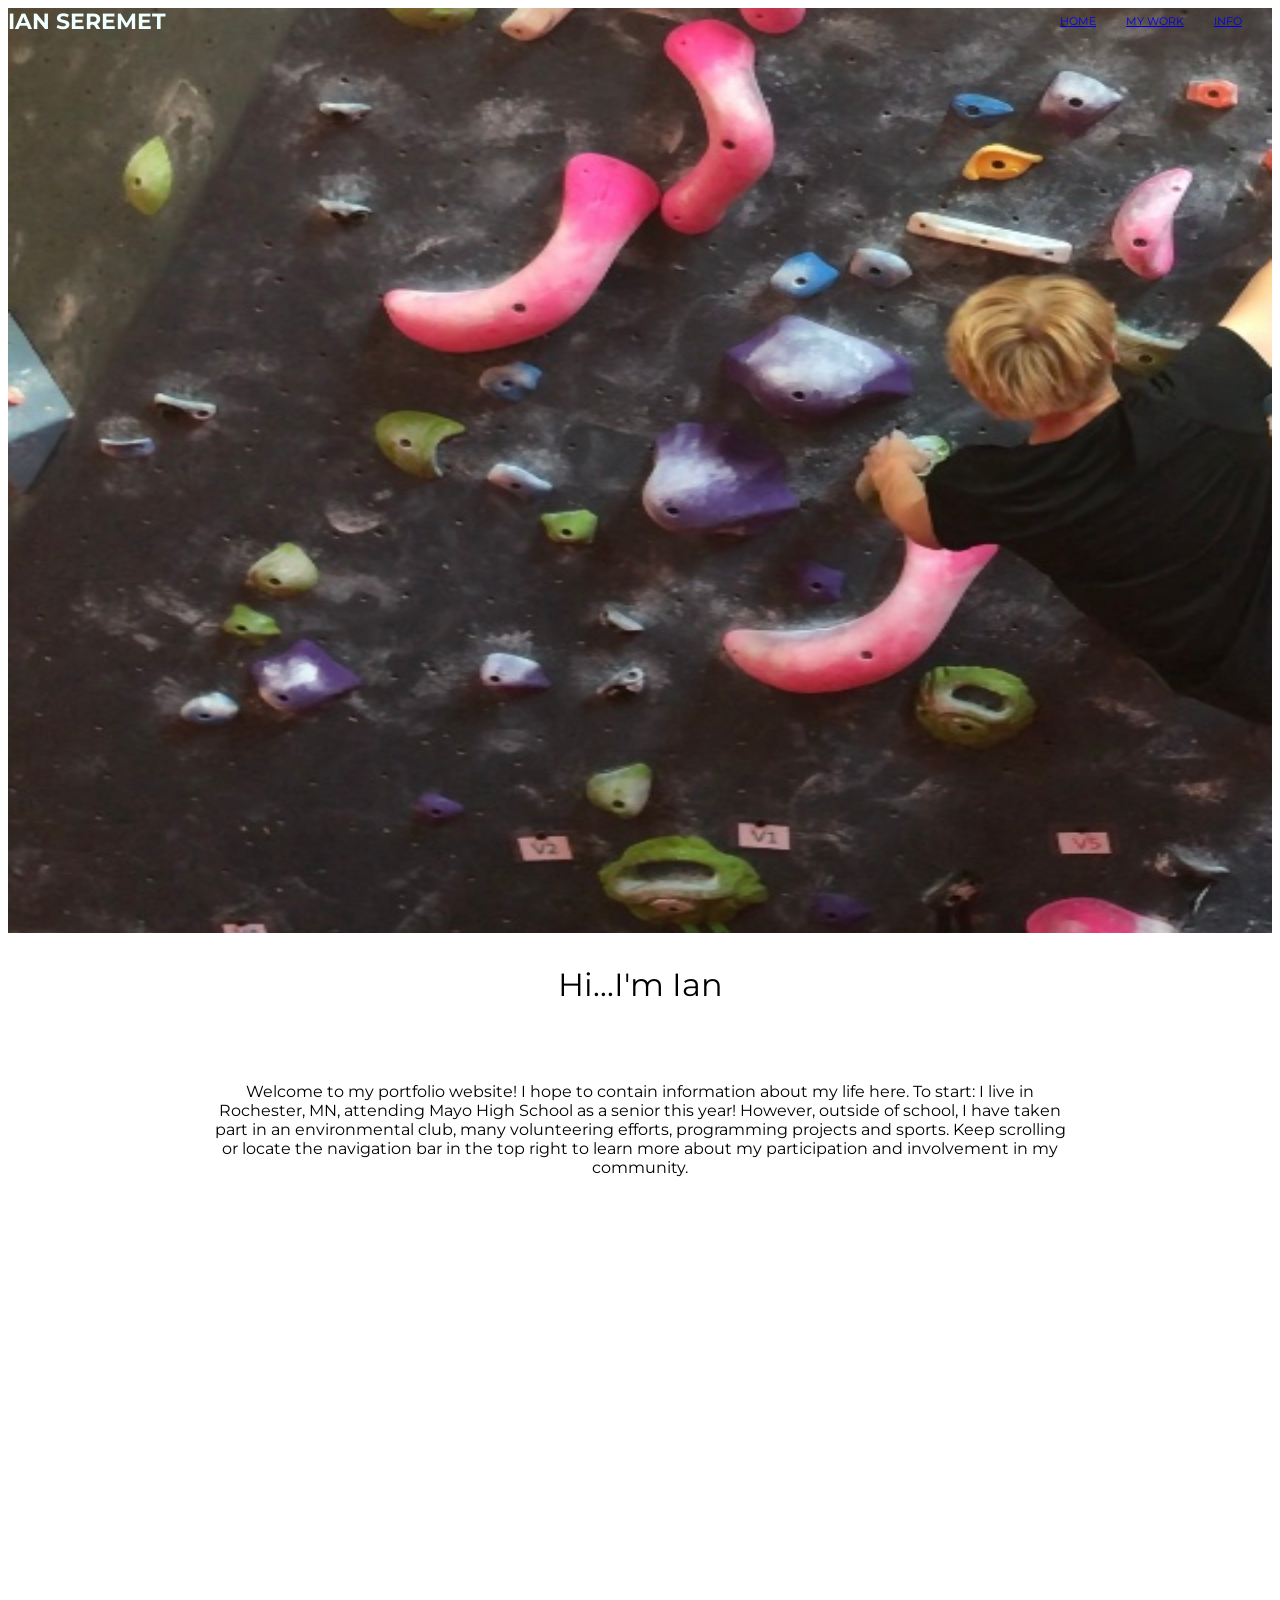
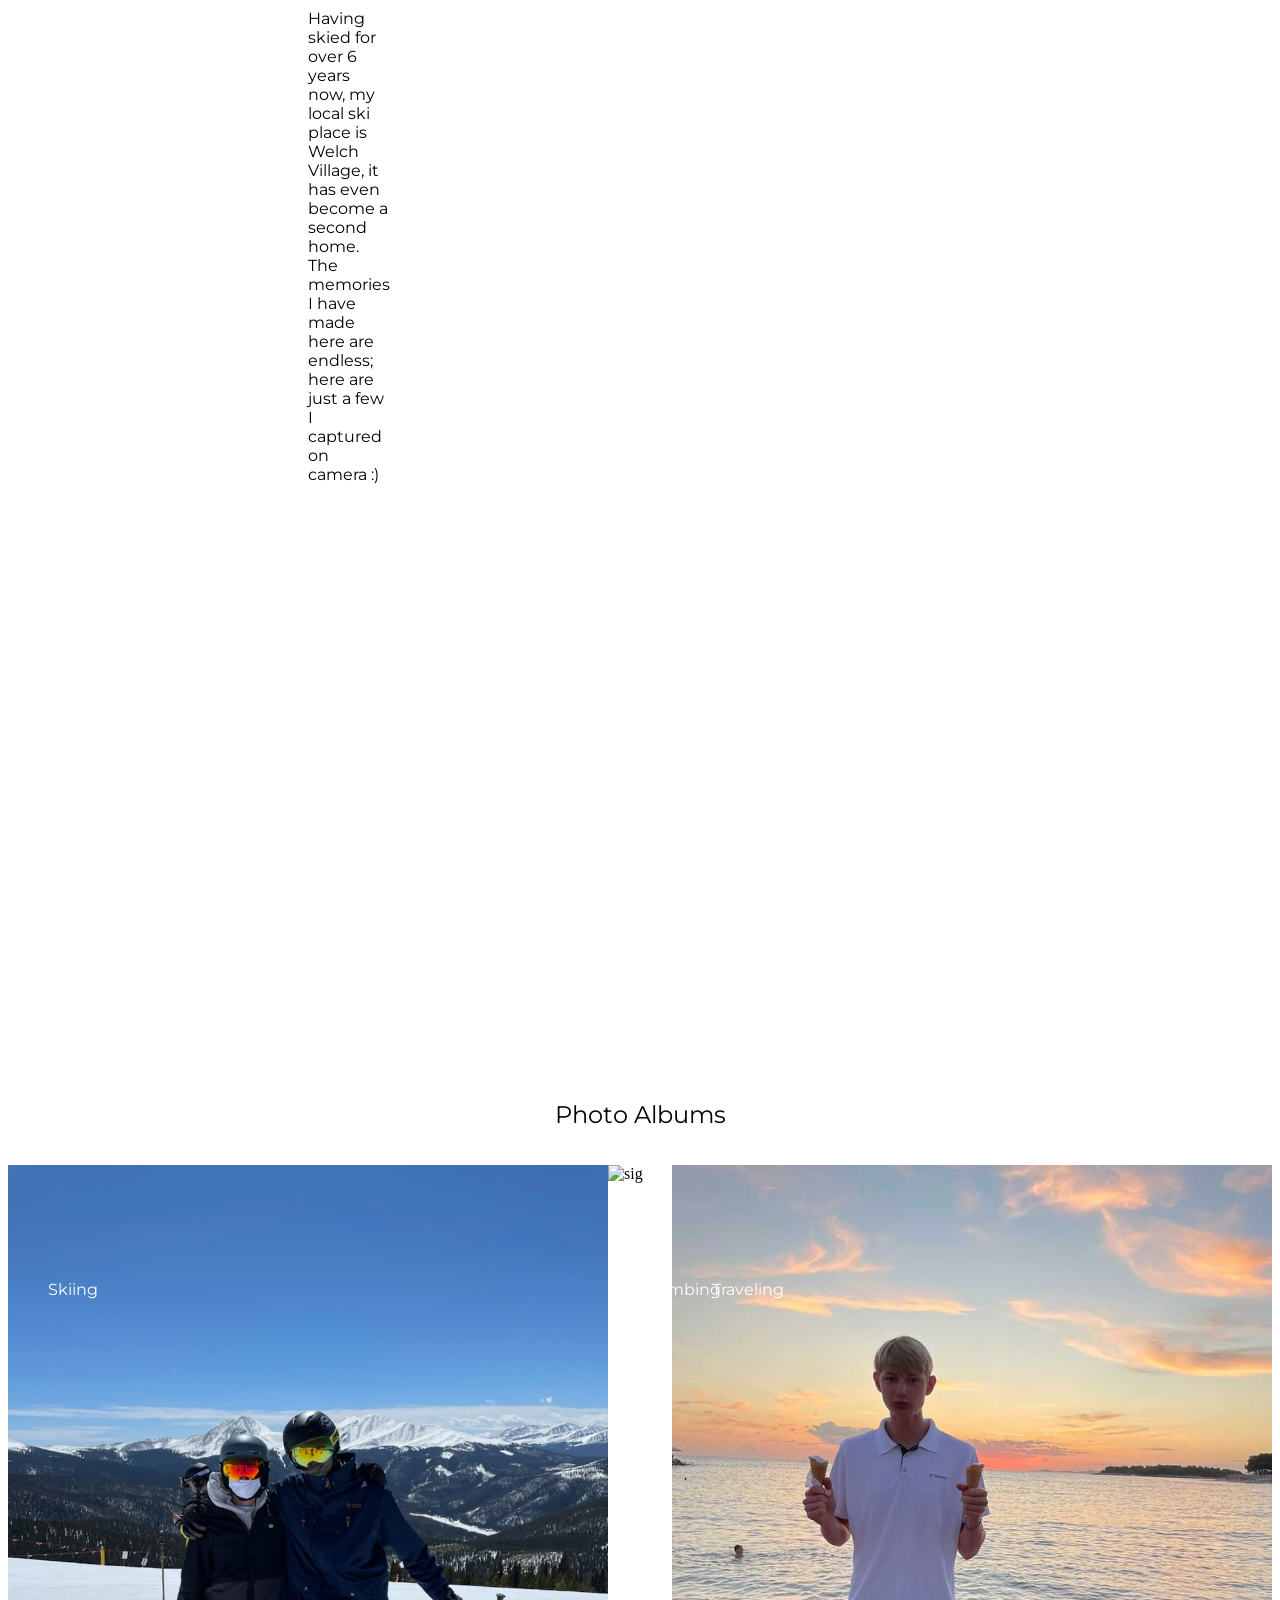
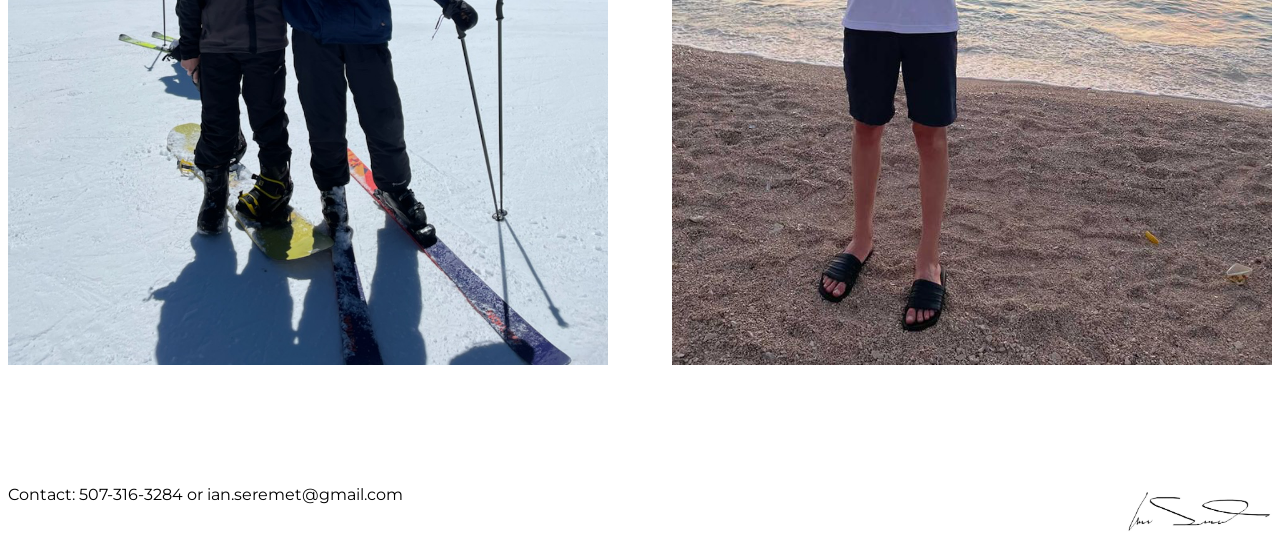
==== index.html @ 711e0af5 "First Commit" ====
<!DOCTYPE html>
<html lang="en">
<head>
    <meta charset="UTF-8">
    <meta http-equiv="X-UA-Compatible" content="IE=edge">
    <meta name="viewport" content="width=device-width, initial-scale=1.0">
    <title>IS Portfolio</title>
    <link rel="stylesheet" href="styles.css">
    <link rel="preconnect" href="https://fonts.googleapis.com">
    <link rel="preconnect" href="https://fonts.gstatic.com" crossorigin>
    <link href="https://fonts.googleapis.com/css2?family=Montserrat&display=swap" rel="stylesheet">
</head>


   
 

<body>    
    <div class="container">
        <div class="normal-navigation-bar">
            <h1>Ian Seremet</h1> 
            <div class='right-side'>
                <div class= "link">
                    <a href= "index.html">Home</a>
                </div>
                <div class= "link">
                    <a href= "mywork.html">My Work</a>
                </div>
                <div class= "link">
                    <a href= "info.html">Info</a>
                </div>
            </div>  
        </div>
    </div>    
</body>


<body> 
    <div class="intro"> 
        <p>Hi...I'm Ian</p>
    </div>

    <div class="long-int">
        <p>
        Welcome to my portfolio website! I hope to contain information about my life here. To start: I live in Rochester, MN, attending Mayo High School as a senior this year! However, outside of school, I have taken part in an environmental club, many volunteering efforts, programming projects and sports. Keep scrolling or locate the navigation bar in the top right to learn more about my participation and involvement in my community. 
        </p>
    </div>

    <div class='description'>
        <p>Having skied for over 6 years now, my local ski place is Welch Village, it has even become a second home. The memories I have made here are endless; here are just a few I captured on camera :)
            <div class="vid"><iframe width="560" height="315" src="https://www.youtube.com/embed/R63WguhHHGE?start=58" title="YouTube video player" frameborder="0" allow="accelerometer; autoplay; clipboard-write; encrypted-media; gyroscope; picture-in-picture" allowfullscreen></iframe></div>
        </p>
    </div>
</body>

<body>
    <div class="news">Photo Albums</div>
        <div class="camera-roll"> 
            <div>
                <img class="co-img" src="images/colorado.JPG" alt="sig">
                    <div class='subtitle1'> Skiing </div>
            </div>
            <div> 
                <img class="roca-img" src="images/roca.PNG" alt="sig">
                    <div class='subtitle2'> Climbing </div>
            </div>
            <div>
                <img class="cream-img" src="images/ice cream.JPG" alt="sig">
                    <div class='subtitle3'>Traveling </div>
            </div> 
        </div>
    </div>
</body> 

<footer id="footer"> 
    <div class="contact-info"> 
        <p>Contact: 507-316-3284 or ian.seremet@gmail.com <img class="sig-img" src="images/signature.JPG" alt="sig"> </p>
    </div>
</footer>

</html>
---- styles.css ----
.normal-navigation-bar{
    display: flex;
    align-items:center; 
    justify-content: center;
    justify-content: space-between;
    font-size: 0.7em;
    text-transform:uppercase; 
    height:25px;
    font-family: 'Montserrat', sans-serif; 
    color: azure;
    padding-bottom: 900px; 
    background: url('images/roca2.jpg');
    background-repeat: no-repeat;
    background-size: 2000px 1000px;

}

.right-side{ 
    display: flex; 
}

.normal-navigation-bar> .right-side> div{ 
    margin-right:30px; 
}

.intro{ 
    font-family: 'Montserrat', sans-serif;
    justify-content: center;
    overflow:auto; 
    padding-bottom: 820px;
    font-size: 2em; 
    text-align: center; 
    padding-bottom: 30px; 

}

.long-int{ 
    font-family: 'Montserrat', sans-serif;
    text-align: center; 
    margin-right: 200px; 
    margin-left: 200px; 
    padding-bottom: 400px;
}

.description{ 
    display:flex;
    font-family: 'Montserrat', sans-serif;
    text-align: left; 
    margin-left:300px;
    margin-right: 900px;
    padding-bottom: 600px; 
}

.vid{
    display: block;   
    left: 50%;
    position: absolute;
    width: 100%;
    top: 220%;
}
.contact-info{ 
    font-family: 'Montserrat', sans-serif;
}

.title-page{ 
    font-family: 'Montserrat', sans-serif;
    display: flex;
    align-items:center; 
    justify-content: center;
    font-size: .7em; 
    padding-bottom:70px;
}

.page-title{ 
    font-family: 'Montserrat', sans-serif;
    display: flex;
    align-items:center; 
    justify-content: center;
    font-size: .7em; 

}

.tit{ 
    font-family: 'Montserrat', sans-serif;
    display: flex;
    align-items:center; 
    justify-content: center;
    font-size: .7em; 
}

.ABOUT{ 
    font-family: 'Montserrat', sans-serif;
    display: flex;
    align-items:center; 
    justify-content: center;
    font-size: 1.0em;
    text-transform:uppercase;
    padding-bottom: 100px;
  
}

.find-me{ 
    align-items:center; 
    justify-content: center;
    font-family: 'Montserrat', sans-serif;
    display: flex;
    font-size: 1.0em;
    text-transform:uppercase;
    position: absolute; 
    top: 210px;
    margin:1000px;
}

.boatboy{ 
    width: 500px;
    position: absolute;
    left: 250px;
}
.descbb{ 
    align-items:center; 
    justify-content: center;
    font-family: 'Montserrat', sans-serif;
    display: flex;
    align-items:center; 
    justify-content: center;
    font-size: 1.0em;
    margin-left: 870px; 
    margin-right: 170px;
    position: absolute;
    top: 450px;
}

.name{
    padding-bottom: 10px;
}
.email{
    padding-bottom: 10px;
}
.questions{
    padding-bottom: 10px;
}
.feedback{
    padding-bottom: 10px;
}


.questionair{ 
    font-family: 'Montserrat', sans-serif;
    position:absolute; 
    left:880px;
    top: 620px;
}
.snap{ 
    width: 70px;
}

.instagram_lg{ 
    width: 70px;
}

.sig-img{ 
    width: 150px; 
    float: right; 
}

.camera-roll{ 
    display: grid; 
    grid-template-columns: 1fr 1fr 1fr;
    padding-bottom: 100px;
}

.co-img{
    width:600px; 

}

.co-img:hover{ 
    filter: brightness(30%);
    transition: 2s; 
}

.cream-img{ 
    width: 600px;
}

.cream-img:hover{ 
    filter: brightness(20%);
    transition: 2s; 
}
.roca-img{ 
    width: 600px;
    height:800px
}

.roca-img:hover{ 
    filter: brightness(20%);
    transition: 2s; 
}

.news{
    display: flex;
    justify-content: center;
    font-size: 1.5em;
    height:25px;
    font-family: 'Montserrat', sans-serif;
    padding-bottom: 40px;
}

.subtitle1{ 
    position: absolute; 
    justify-content: center;
    font-size: 1em;
    height:25px;
    font-family: 'Montserrat', sans-serif;
    padding-bottom: 40px;
    top: 320%;
    margin-right: 1340px;
    margin-left: 40px;
    color:white;
}

.subtitle2{ 
    position: absolute; 
    justify-content: center;
    font-size: 1em;
    height:25px;
    font-family: 'Montserrat', sans-serif;
    padding-bottom: 40px;
    top: 320%;
    margin-right: 700px;
    margin-left: 40px;
    color:white;
}

.subtitle3{ 
    position: absolute; 
    justify-content: center;
    font-size: 1em;
    height:25px;
    font-family: 'Montserrat', sans-serif;
    padding-bottom: 40px;
    top: 320%;
    margin-right: 40px;
    margin-left: 40px;
    color:white;
}

.img{ 
    
    display: grid; 
    grid-template-columns: 1fr 1fr 1fr;
    font-size: 1em;
    height:25px;
    font-family: 'Montserrat', sans-serif;
    position: absolute; 
    justify-content: center; 

}

.eduac{
    font-size: 1em;
    height:25px;
    font-family: 'Montserrat', sans-serif;
    padding-bottom: 900px;
    position:absolute; 
    left: 140px;
    top: 600px;
}

.volunt{ 
    width:600px;
    padding-bottom: 00px;
    margin-left: 23px;
}

.volunt:hover{ 
    filter: brightness(20%);
    transition: 2s; 

}

.imgtxt{ 
    position:absolute; 
    left: 225px;
    top: 150px;
    color: azure; 
    font-size: 3em;
}

.imgtxt2{ 
    position:absolute; 
    left: 700px;
    top: 150px;
    color: azure; 
    font-size: 3em;

}
.imgtxt3{ 
    position:absolute; 
    left: 1425px;
    top: 150px;
    color: azure; 
    font-size: 3em;
}

.eac{ 
    position:absolute; 
    top: 1100px; 
    margin-right: 67%;
    margin-left: 15%;
    font-size: 1em;
    height:25px;
    font-family: 'Montserrat', sans-serif;
}

.eac2{ 
    position:absolute; 
    top: 1975px; 
    margin-left: 890px;
    margin-right: 180px;
    font-size: 1em;
    height:25px;
    font-family: 'Montserrat', sans-serif;
}
.eac3{ 
    position:absolute; 
    top: 2700px; 
    margin-right: 67%;
    margin-left: 12%;
    padding-bottom: 300px; 
    font-size: 1em;
    height:25px;
    font-family: 'Montserrat', sans-serif;
}
.placehold1{ 
    width: 400px; 
    position: absolute; 
    top: 1050px;
    left: 950px;
}
.placehold2{ 
    width: 400px; 
    position: absolute; 
    top: 1850px;
    right: 1050px;
}
.placehold3{ 
    width: 500px; 
    position: absolute; 
    top: 2700px;
    left: 950px;
    padding-bottom: 200px;
}
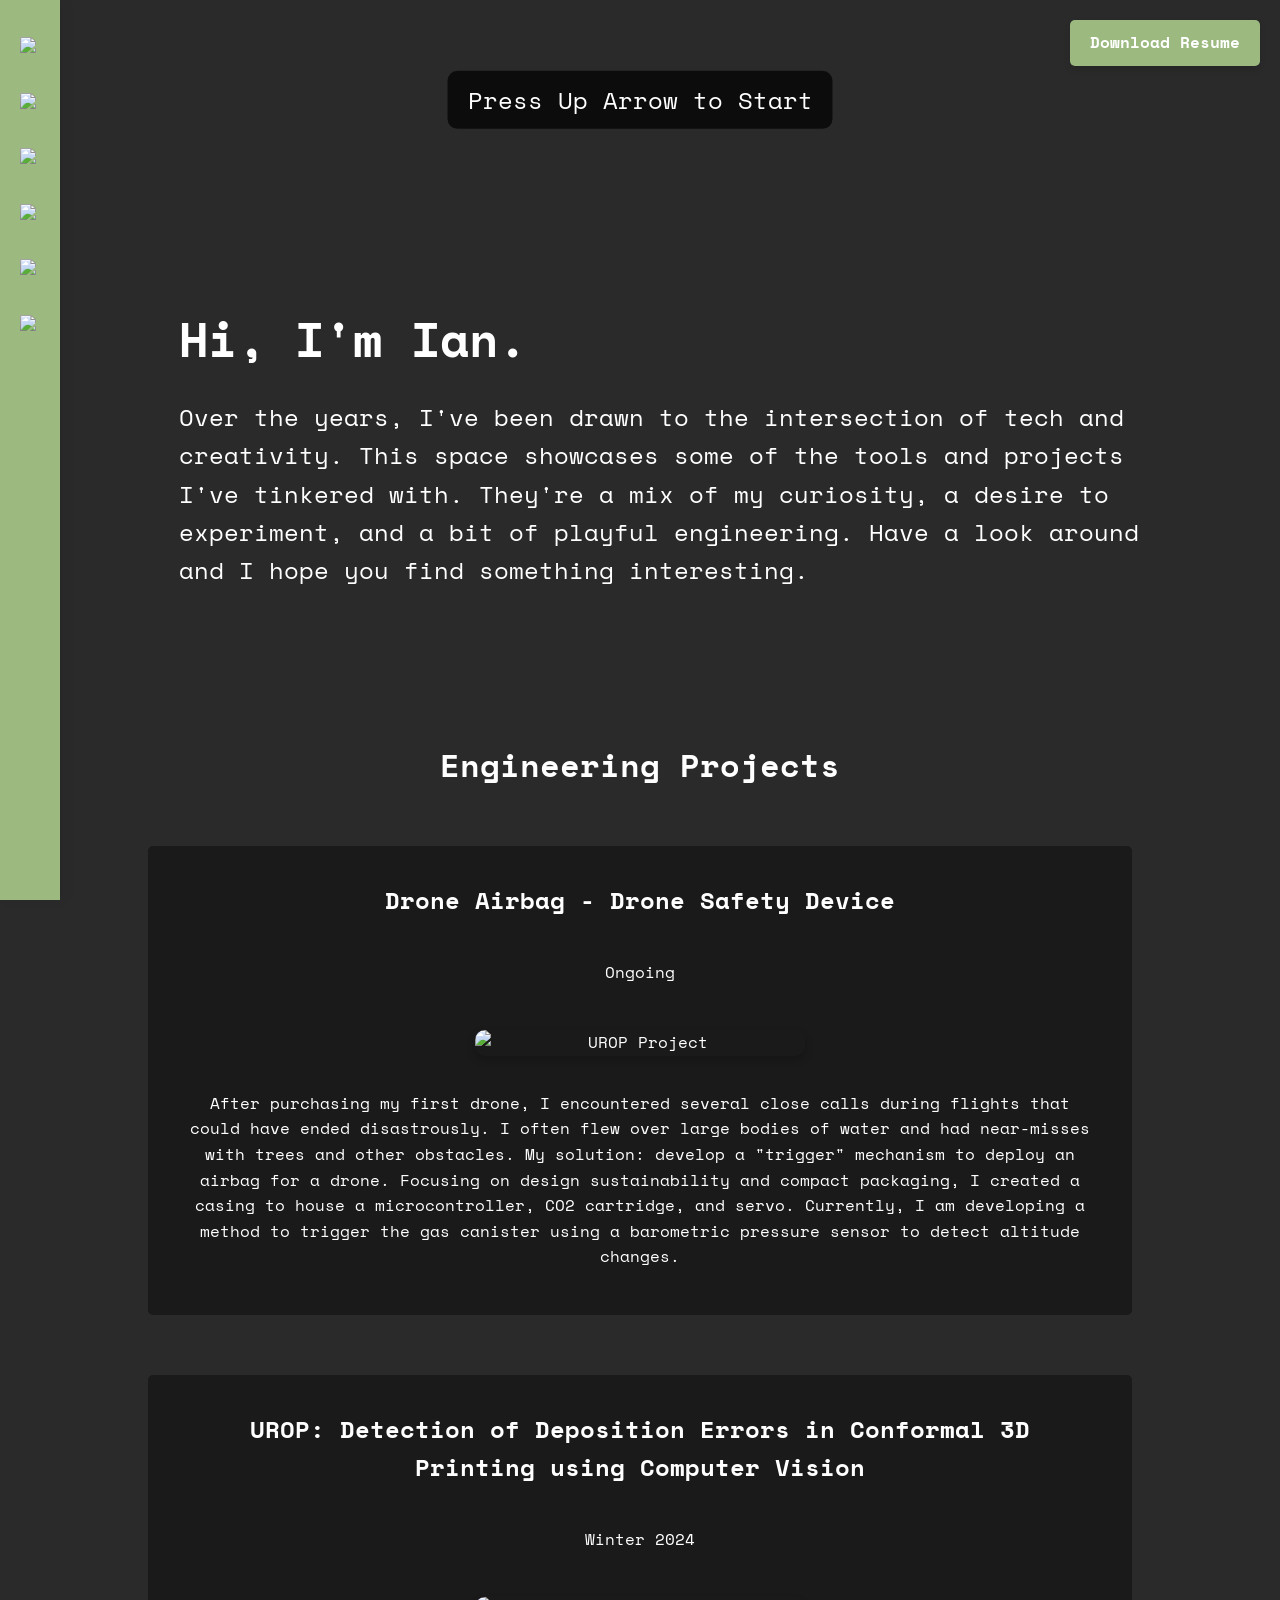
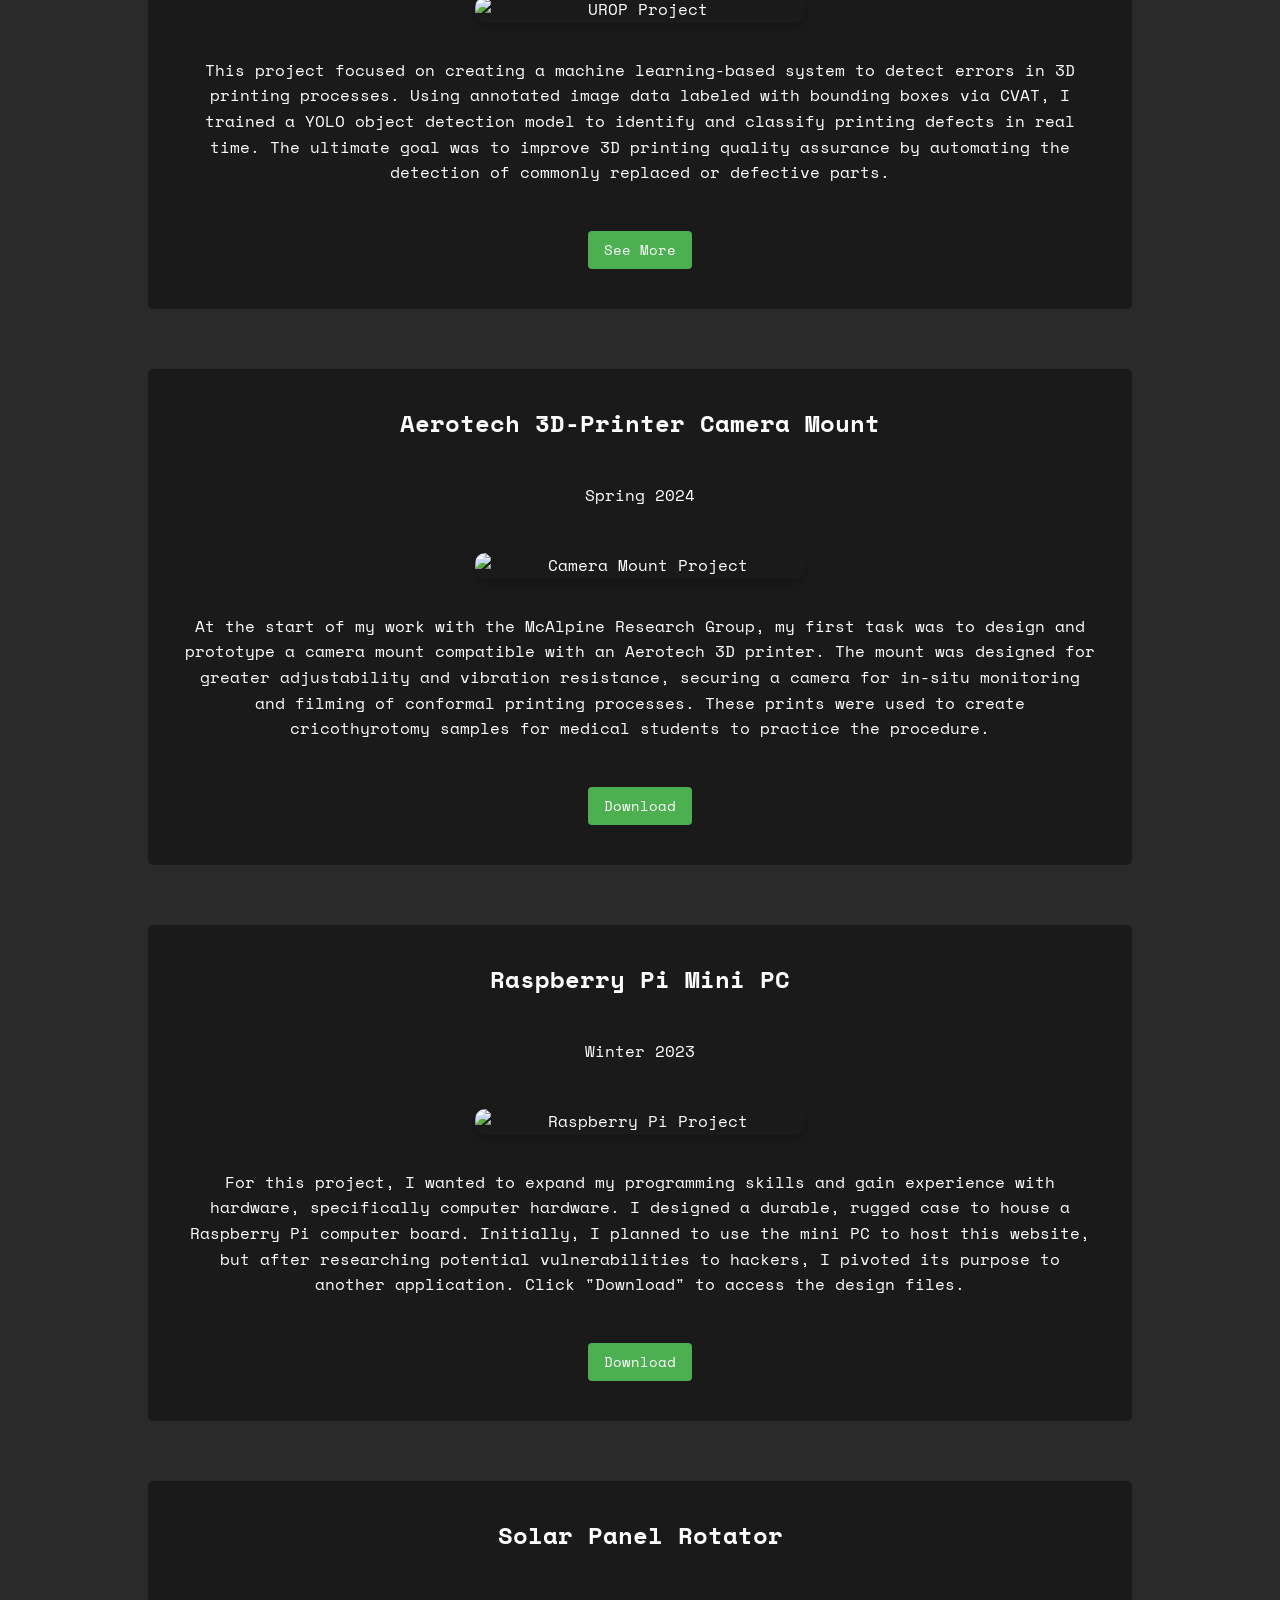
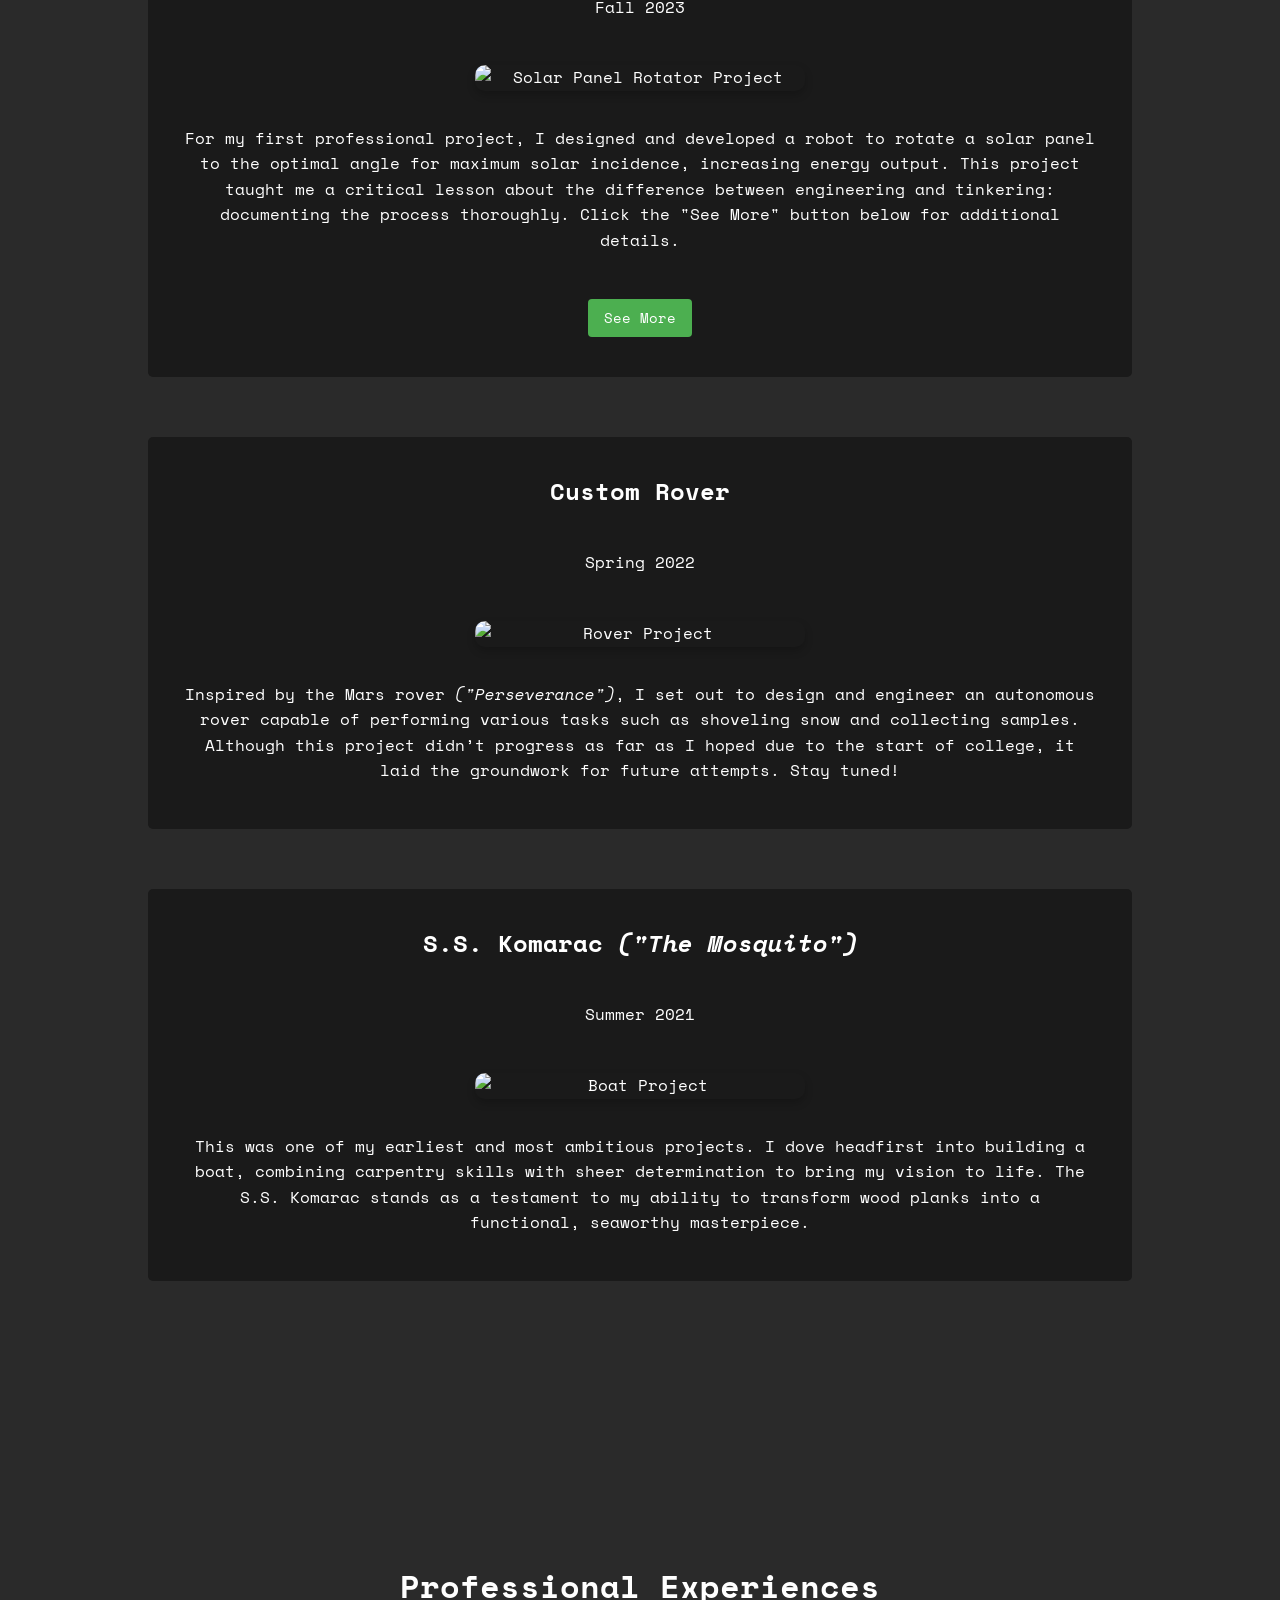
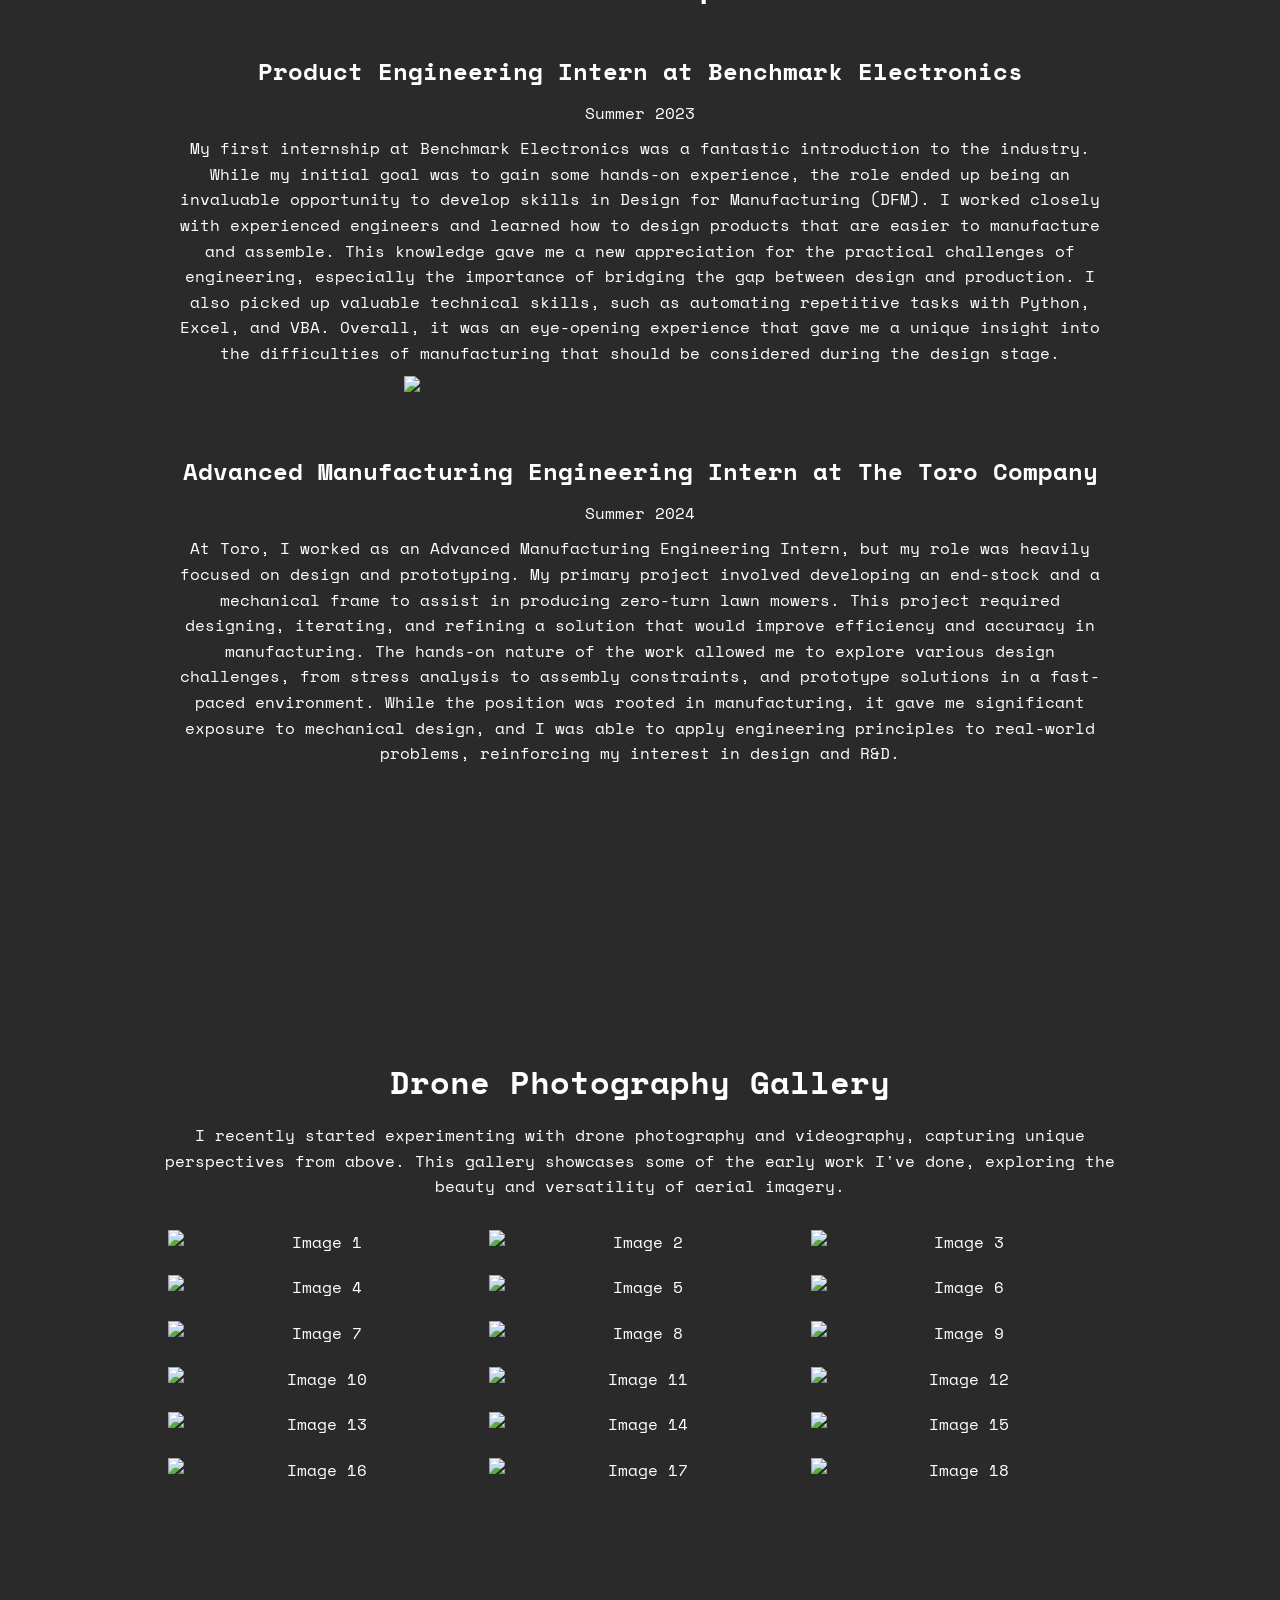
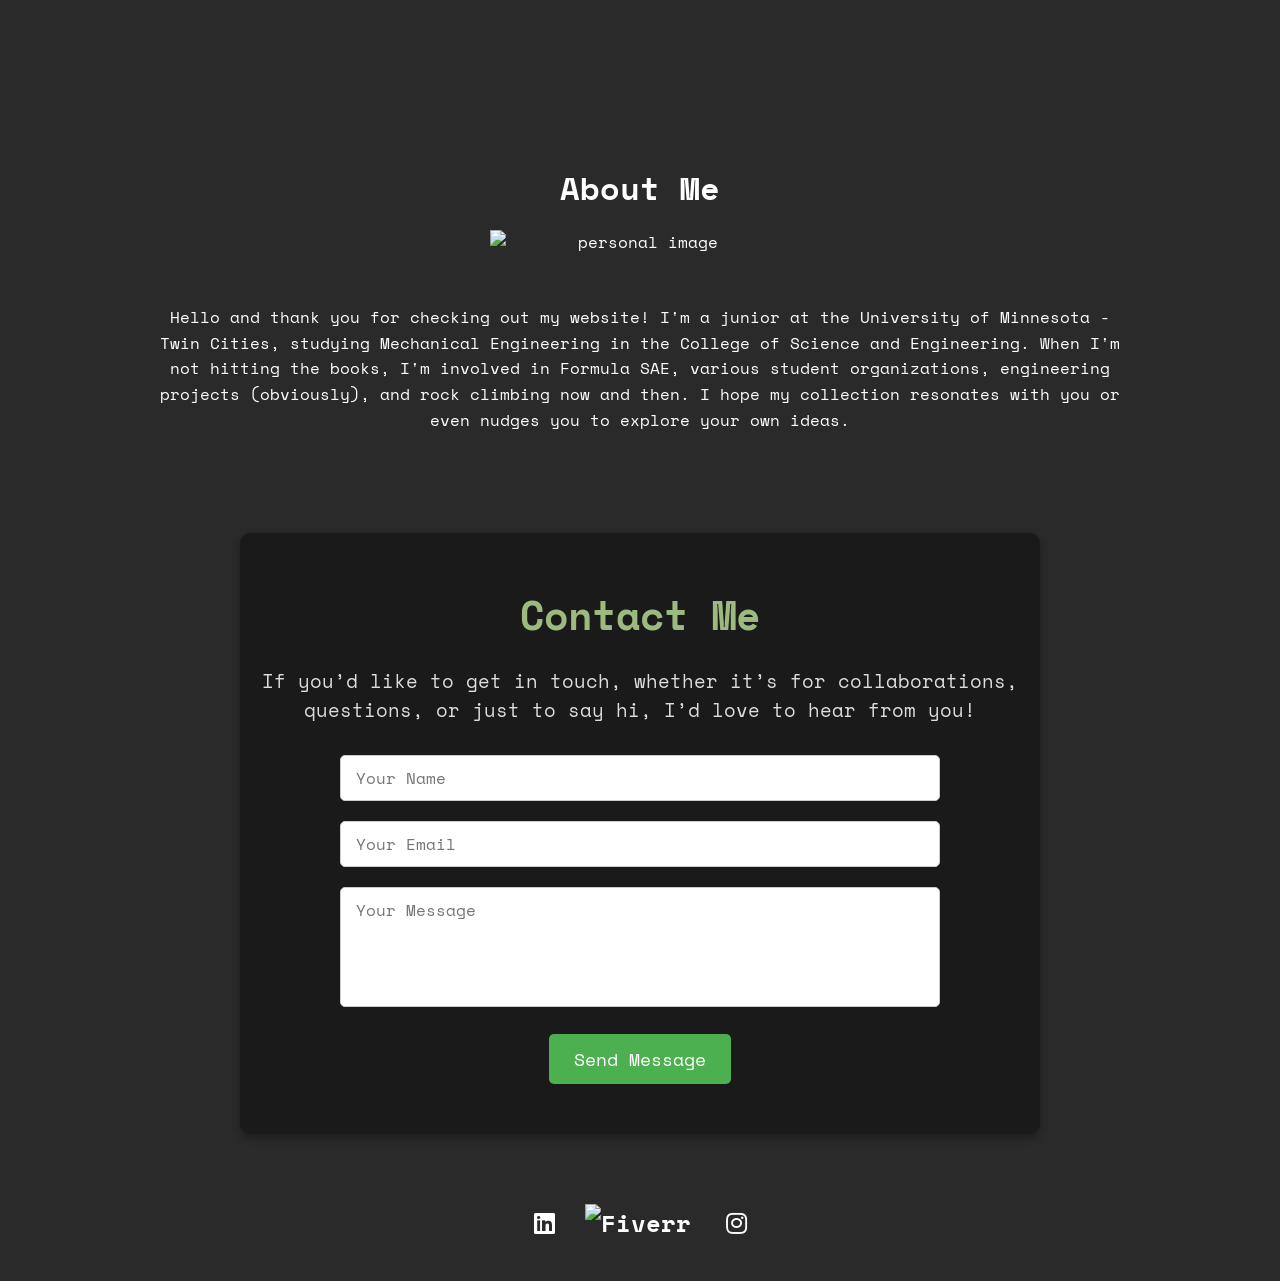
==== commit cb56fb45: "Add files via upload" ====
--- a/index.html
+++ b/index.html
@@ -1,81 +1,210 @@
-<!DOCTYPE html>
-<html lang="en">
-<head>
-    <meta charset="UTF-8">
-    <meta http-equiv="X-UA-Compatible" content="IE=edge">
-    <meta name="viewport" content="width=device-width, initial-scale=1.0">
-    <title>IS Portfolio</title>
-    <link rel="stylesheet" href="styles.css">
-    <link rel="preconnect" href="https://fonts.googleapis.com">
-    <link rel="preconnect" href="https://fonts.gstatic.com" crossorigin>
-    <link href="https://fonts.googleapis.com/css2?family=Montserrat&display=swap" rel="stylesheet">
-</head>
-
-
-   
- 
-
-<body>    
-    <div class="container">
-        <div class="normal-navigation-bar">
-            <h1>Ian Seremet</h1> 
-            <div class='right-side'>
-                <div class= "link">
-                    <a href= "index.html">Home</a>
-                </div>
-                <div class= "link">
-                    <a href= "mywork.html">My Work</a>
-                </div>
-                <div class= "link">
-                    <a href= "info.html">Info</a>
-                </div>
-            </div>  
-        </div>
-    </div>    
-</body>
-
-
-<body> 
-    <div class="intro"> 
-        <p>Hi...I'm Ian</p>
-    </div>
-
-    <div class="long-int">
-        <p>
-        Welcome to my portfolio website! I hope to contain information about my life here. To start: I live in Rochester, MN, attending Mayo High School as a senior this year! However, outside of school, I have taken part in an environmental club, many volunteering efforts, programming projects and sports. Keep scrolling or locate the navigation bar in the top right to learn more about my participation and involvement in my community. 
-        </p>
-    </div>
-
-    <div class='description'>
-        <p>Having skied for over 6 years now, my local ski place is Welch Village, it has even become a second home. The memories I have made here are endless; here are just a few I captured on camera :)
-            <div class="vid"><iframe width="560" height="315" src="https://www.youtube.com/embed/R63WguhHHGE?start=58" title="YouTube video player" frameborder="0" allow="accelerometer; autoplay; clipboard-write; encrypted-media; gyroscope; picture-in-picture" allowfullscreen></iframe></div>
-        </p>
-    </div>
-</body>
-
-<body>
-    <div class="news">Photo Albums</div>
-        <div class="camera-roll"> 
-            <div>
-                <img class="co-img" src="images/colorado.JPG" alt="sig">
-                    <div class='subtitle1'> Skiing </div>
-            </div>
-            <div> 
-                <img class="roca-img" src="images/roca.PNG" alt="sig">
-                    <div class='subtitle2'> Climbing </div>
-            </div>
-            <div>
-                <img class="cream-img" src="images/ice cream.JPG" alt="sig">
-                    <div class='subtitle3'>Traveling </div>
-            </div> 
-        </div>
-    </div>
-</body> 
-
-<footer id="footer"> 
-    <div class="contact-info"> 
-        <p>Contact: 507-316-3284 or ian.seremet@gmail.com <img class="sig-img" src="images/signature.JPG" alt="sig"> </p>
-    </div>
-</footer>
-
-</html>+<!DOCTYPE html>
+<html lang="en">
+
+<head>
+    <meta charset="UTF-8">
+    <meta name="viewport" content="width=device-width, initial-scale=1.0">
+    <title>Ian Seremet - Mechanical Engineer Portfolio</title>
+    <link rel="stylesheet" href="styles.css">
+    <link rel="stylesheet" href="https://fonts.googleapis.com/css2?family=Poppins:wght@400;500;600&display=swap">
+    <link rel="stylesheet" href="https://cdnjs.cloudflare.com/ajax/libs/font-awesome/5.15.3/css/all.min.css">
+    <link rel="preconnect" href="https://fonts.googleapis.com">
+    <link rel="preconnect" href="https://fonts.gstatic.com" crossorigin>
+    <link href="https://fonts.googleapis.com/css2?family=Fira+Sans:wght@100;300;400&display=swap" rel="stylesheet">
+    <link rel="preconnect" href="https://fonts.googleapis.com">
+    <link rel="preconnect" href="https://fonts.gstatic.com" crossorigin>
+    <link href="https://fonts.googleapis.com/css2?family=Space+Mono&display=swap" rel="stylesheet">
+</head>
+
+<body>
+    <!-- Navigation Bar -->
+    <nav>
+        <ul>
+            <li><a href="#introduction"><img src="images/hand-solid.svg"></a></li>
+            <li><a href="#projects"><img src="images/gear-solid.svg"></a></li>
+            <li><a href="#experiences"><img src="images/briefcase-solid.svg"></a></li>
+            <li><a href="#gallery"><img src ="images/image-solid.svg"></a></li>
+            <li><a href="#about"><img src="images/address-card-solid.svg"></a></li>
+            <li><a href="#footer"><img src="images/phone-solid.svg"></a></li>
+        </ul>
+    </nav>
+
+    <a href="documents/Ian_Seremet_Resume_Website.pdf" download class="download-btn">Download Resume</a>
+    <div id="gameContainer">
+        <div class="boat" id="boat"></div>
+    </div>
+    <script src="game.js"></script>
+
+    <!-- Introduction Section -->
+    <section id="introduction" class="slideshow-container">
+        <div class="overlay-text">
+            <h1>Hi, I'm Ian.</h1>
+            <p>Over the years, I've been drawn to the intersection of tech and creativity. This space showcases some of the tools and projects I've tinkered with. They're a mix of my curiosity, a desire to experiment, and a bit of playful engineering. Have a look around and I hope you find something interesting.</p>
+        </div>
+    </section>
+
+    <!-- Projects Section -->
+    <section id="projects">
+        <h2>Engineering Projects</h2>
+        <!-- Drone Airbag -->
+        <div class="project-card" id="drone-airbag">
+            <h3>Drone Airbag - Drone Safety Device</h3>
+            <p class="project-date">Ongoing</p>
+            <img src="images/IMG_6942.jpg" alt="UROP Project" class="project-image">
+            <p>After purchasing my first drone, I encountered several close calls during flights that could have ended disastrously. I often flew over large bodies of water and had near-misses with trees and other obstacles. My solution: develop a "trigger" mechanism to deploy an airbag for a drone. Focusing on design sustainability and compact packaging, I created a casing to house a microcontroller, CO2 cartridge, and servo. Currently, I am developing a method to trigger the gas canister using a barometric pressure sensor to detect altitude changes.</p>
+        </div>
+        <!-- Error Detection -->
+        <div class="project-card" id="urop-conformal3d">
+            <h3>UROP: Detection of Deposition Errors in Conformal 3D Printing using Computer Vision</h3>
+            <p class="project-date">Winter 2024</p>
+            <img src="images/urop.png" alt="UROP Project" class="project-image">
+            <p>This project focused on creating a machine learning-based system to detect errors in 3D printing processes. Using annotated image data labeled with bounding boxes via CVAT, I trained a YOLO object detection model to identify and classify printing defects in real time. The ultimate goal was to improve 3D printing quality assurance by automating the detection of commonly replaced or defective parts.</p>
+            <a href="https://ugresearch.umn.edu/presentation-opportunities/fall-symposium/presenters/ian-seremet" download class="read-more">See More</a>
+        </div>
+
+        <!-- Camera Mount -->
+        <div class="project-card" id="camera-mount">
+            <h3>Aerotech 3D-Printer Camera Mount</h3>
+            <p class="project-date">Spring 2024</p>
+            <img src="images/cam_mount.jpg" alt="Camera Mount Project" class="project-image">
+            <p>At the start of my work with the McAlpine Research Group, my first task was to design and prototype a camera mount compatible with an Aerotech 3D printer. The mount was designed for greater adjustability and vibration resistance, securing a camera for in-situ monitoring and filming of conformal printing processes. These prints were used to create cricothyrotomy samples for medical students to practice the procedure.</p>
+            <a href="documents/flow-controller-mount.stl" download class="read-more">Download</a>
+        </div>
+        <!-- Raspberry Pi PC -->
+        <div class="project-card" id="raspberry-pi-pc">
+            <h3>Raspberry Pi Mini PC</h3>
+            <p class="project-date">Winter 2023</p>
+            <img src="images/raspberry-pi-minipc.jpg" alt="Raspberry Pi Project" class="project-image">
+            <p>For this project, I wanted to expand my programming skills and gain experience with hardware, specifically computer hardware. I designed a durable, rugged case to house a Raspberry Pi computer board. Initially, I planned to use the mini PC to host this website, but after researching potential vulnerabilities to hackers, I pivoted its purpose to another application. Click "Download" to access the design files.</p>
+            <a href="documents/Raspberry Pi Tower REV 4.STL" download class="read-more">Download</a>
+        </div>
+        <!-- Solar Panel Rotator -->
+        <div class="project-card" id="solar-panel-rotater">
+            <h3>Solar Panel Rotator</h3>
+            <p class="project-date">Fall 2023</p>
+            <img src="images/IMG_3355.jpg" alt="Solar Panel Rotator Project" class="project-image">
+            <p>For my first professional project, I designed and developed a robot to rotate a solar panel to the optimal angle for maximum solar incidence, increasing energy output. This project taught me a critical lesson about the difference between engineering and tinkering: documenting the process thoroughly. Click the "See More" button below for additional details.</p>
+            <a href="documents/solar_panel_rotator.pdf" download class="read-more">See More</a>
+        </div>
+        <!-- Rover -->
+        <div class="project-card" id="rover">
+            <h3>Custom Rover</h3>
+            <p class="project-date">Spring 2022</p>
+            <img src="images/IMG_7385.jpg" alt="Rover Project" class="project-image">
+            <p>Inspired by the Mars rover <i>("Perseverance")</i>, I set out to design and engineer an autonomous rover capable of performing various tasks such as shoveling snow and collecting samples. Although this project didn’t progress as far as I hoped due to the start of college, it laid the groundwork for future attempts. Stay tuned!</p>
+        </div>
+        <!-- Boat -->
+        <div class="project-card" id="boat">
+            <h3>S.S. Komarac <i>("The Mosquito")</i></h3>
+            <p class="project-date">Summer 2021</p>
+            <img src="images/IMG_4344.JPEG" alt="Boat Project" class="project-image">
+            <p>This was one of my earliest and most ambitious projects. I dove headfirst into building a boat, combining carpentry skills with sheer determination to bring my vision to life. The S.S. Komarac stands as a testament to my ability to transform wood planks into a functional, seaworthy masterpiece.</p>
+        </div>
+    </section>
+
+
+
+    <section id="experiences">
+        <h2>Professional Experiences</h2>
+        <div class="experience-item">
+            <h3>Product Engineering Intern at Benchmark Electronics</h3>
+            <p>Summer 2023</p>
+            <p>
+                My first internship at Benchmark Electronics was a fantastic introduction to the industry. While my initial goal was to gain some hands-on experience, the role ended up being an invaluable opportunity to develop skills in Design for Manufacturing (DFM). I worked closely with experienced engineers and learned how to design products that are easier to manufacture and assemble. This knowledge gave me a new appreciation for the practical challenges of engineering, especially the importance of bridging the gap between design and production. I also picked up valuable technical skills, such as automating repetitive tasks with Python, Excel, and VBA. Overall, it was an eye-opening experience that gave me a unique insight into the difficulties of manufacturing that should be considered during the design stage. 
+            </p>
+            <img src="images/Bench_logo.png">
+        </div>
+    
+        <div class="experience-item">
+            <h3>Advanced Manufacturing Engineering Intern at The Toro Company</h3>
+            <p>Summer 2024</p>
+            <p>
+                At Toro, I worked as an Advanced Manufacturing Engineering Intern, but my role was heavily focused on design and prototyping. My primary project involved developing an end-stock and a mechanical frame to assist in producing zero-turn lawn mowers. This project required designing, iterating, and refining a solution that would improve efficiency and accuracy in manufacturing. The hands-on nature of the work allowed me to explore various design challenges, from stress analysis to assembly constraints, and prototype solutions in a fast-paced environment. While the position was rooted in manufacturing, it gave me significant exposure to mechanical design, and I was able to apply engineering principles to real-world problems, reinforcing my interest in design and R&D.
+            </p>
+        </div>
+    </section>
+    
+    
+
+    <section id="gallery"> 
+    <h2>Drone Photography Gallery</h2>
+    <p>
+        I recently started experimenting with drone photography and videography, capturing unique perspectives from above. This gallery showcases some of the early work I've done, exploring the beauty and versatility of aerial imagery.
+    </p>
+    <script>
+        document.addEventListener("contextmenu", function (event) {
+            if (event.target.tagName === "IMG") {
+                event.preventDefault();
+                // Redirect to the Rick Roll video
+                window.location.href = "https://www.youtube.com/watch?v=dQw4w9WgXcQ";
+            }
+        });
+    </script>
+
+    <div class="grid-container">
+        <!-- first row -->
+        <div class="grid-item"><img src="images/grid_1.jpg" alt="Image 1"></div>
+        <div class="grid-item"><img src="images/grid_2.jpg" alt="Image 2"></div>
+        <div class="grid-item"><img src="images/grid_3.jpg" alt="Image 3"></div>
+        <!-- second row -->
+        <div class="grid-item"><img src="images/grid_4.jpg" alt="Image 4"></div>
+        <div class="grid-item"><img src="images/grid_5.jpg" alt="Image 5"></div>
+        <div class="grid-item"><img src="images/grid_6.jpg" alt="Image 6"></div>
+        <!-- third row -->
+        <div class="grid-item"><img src="images/grid_7.JPG" alt="Image 7"></div>
+        <div class="grid-item"><img src="images/grid_8.JPG" alt="Image 8"></div>
+        <div class="grid-item"><img src="images/grid_9.jpg" alt="Image 9"></div>
+        <!-- fourth row -->
+        <div class="grid-item"><img src="images/grid_10.jpg" alt="Image 10"></div>
+        <div class="grid-item"><img src="images/grid_11.jpg" alt="Image 11"></div>
+        <div class="grid-item"><img src="images/grid_12.JPG" alt="Image 12"></div>
+        <!-- fifth row -->
+        <div class="grid-item"><img src="images/grid_13.jpg" alt="Image 13"></div>
+        <div class="grid-item"><img src="images/grid_14.jpg" alt="Image 14"></div>
+        <div class="grid-item"><img src="images/grid_15.JPG" alt="Image 15"></div>
+        <!-- sixth row -->
+        <div class="grid-item"><img src="images/grid_16.jpg" alt="Image 16"></div>
+        <div class="grid-item"><img src="images/grid_17.JPG" alt="Image 17"></div>
+        <div class="grid-item"><img src="images/grid_18.jpg" alt="Image 18"></div>
+        
+    </div>
+</section>
+
+</script>
+    <!-- About Section -->
+    <section id="about">
+        <h2>About Me</h2>
+        <img src="images/about_img.JPG" alt="personal image">
+        <p>Hello and thank you for checking out my website! I'm a junior at the University of Minnesota - Twin Cities, studying Mechanical Engineering in the College of Science and Engineering. When I'm not hitting the books, I'm involved in Formula SAE, various student organizations, engineering projects (obviously), and rock climbing now and then. I hope my collection resonates with you or even nudges you to explore your own ideas.</p>
+    </section>
+
+    <!-- Contact Section -->
+    <section id="contact">
+        <h2>Contact Me</h2>
+        <p>If you’d like to get in touch, whether it’s for collaborations, questions, or just to say hi, I’d love to hear from you!</p>
+        
+        <form action="https://formsubmit.co/ianseremetwebsite@gmail.com" method="POST" class="contact-form">
+            <div class="form-group">
+                <input type="text" name="name" placeholder="Your Name" required>
+            </div>
+            <div class="form-group">
+                <input type="email" name="email" placeholder="Your Email" required>
+            </div>
+            <div class="form-group">
+                <textarea name="message" rows="5" placeholder="Your Message" required></textarea>
+            </div>
+            <button type="submit" class="submit-btn">Send Message</button>
+        </form>
+    </section>
+
+    <!-- Footer Section -->
+    <footer id="footer">
+        <a href="https://www.linkedin.com/in/ian-seremet-5b1471248/" target="_blank" class="social-icon"><i class="fab fa-linkedin"></i></a>
+        <a href="https://www.fiverr.com/s/8zp06oE" target="_blank" class="social-icon">
+            <img src="images/fiverr.png" alt="Fiverr" style="width: 24px; height: 24px;">
+        </a>        
+        <a href="https://www.instagram.com/i.sierramist?igsh=ZWswMWhjMjNhZm0z&utm_source=qr" target="_blank" class="social-icon"><i class="fab fa-instagram"></i></a>
+    </footer>
+</body>
+
+</html>
--- a/styles.css
+++ b/styles.css
@@ -1,353 +1,544 @@
-.normal-navigation-bar{
-    display: flex;
-    align-items:center; 
-    justify-content: center;
-    justify-content: space-between;
-    font-size: 0.7em;
-    text-transform:uppercase; 
-    height:25px;
-    font-family: 'Montserrat', sans-serif; 
-    color: azure;
-    padding-bottom: 900px; 
-    background: url('images/roca2.jpg');
-    background-repeat: no-repeat;
-    background-size: 2000px 1000px;
-
-}
-
-.right-side{ 
-    display: flex; 
-}
-
-.normal-navigation-bar> .right-side> div{ 
-    margin-right:30px; 
-}
-
-.intro{ 
-    font-family: 'Montserrat', sans-serif;
-    justify-content: center;
-    overflow:auto; 
-    padding-bottom: 820px;
-    font-size: 2em; 
-    text-align: center; 
-    padding-bottom: 30px; 
-
-}
-
-.long-int{ 
-    font-family: 'Montserrat', sans-serif;
-    text-align: center; 
-    margin-right: 200px; 
-    margin-left: 200px; 
-    padding-bottom: 400px;
-}
-
-.description{ 
-    display:flex;
-    font-family: 'Montserrat', sans-serif;
-    text-align: left; 
-    margin-left:300px;
-    margin-right: 900px;
-    padding-bottom: 600px; 
-}
-
-.vid{
-    display: block;   
-    left: 50%;
-    position: absolute;
-    width: 100%;
-    top: 220%;
-}
-.contact-info{ 
-    font-family: 'Montserrat', sans-serif;
-}
-
-.title-page{ 
-    font-family: 'Montserrat', sans-serif;
-    display: flex;
-    align-items:center; 
-    justify-content: center;
-    font-size: .7em; 
-    padding-bottom:70px;
-}
-
-.page-title{ 
-    font-family: 'Montserrat', sans-serif;
-    display: flex;
-    align-items:center; 
-    justify-content: center;
-    font-size: .7em; 
-
-}
-
-.tit{ 
-    font-family: 'Montserrat', sans-serif;
-    display: flex;
-    align-items:center; 
-    justify-content: center;
-    font-size: .7em; 
-}
-
-.ABOUT{ 
-    font-family: 'Montserrat', sans-serif;
-    display: flex;
-    align-items:center; 
-    justify-content: center;
-    font-size: 1.0em;
-    text-transform:uppercase;
-    padding-bottom: 100px;
-  
-}
-
-.find-me{ 
-    align-items:center; 
-    justify-content: center;
-    font-family: 'Montserrat', sans-serif;
-    display: flex;
-    font-size: 1.0em;
-    text-transform:uppercase;
-    position: absolute; 
-    top: 210px;
-    margin:1000px;
-}
-
-.boatboy{ 
-    width: 500px;
-    position: absolute;
-    left: 250px;
-}
-.descbb{ 
-    align-items:center; 
-    justify-content: center;
-    font-family: 'Montserrat', sans-serif;
-    display: flex;
-    align-items:center; 
-    justify-content: center;
-    font-size: 1.0em;
-    margin-left: 870px; 
-    margin-right: 170px;
-    position: absolute;
-    top: 450px;
-}
-
-.name{
-    padding-bottom: 10px;
-}
-.email{
-    padding-bottom: 10px;
-}
-.questions{
-    padding-bottom: 10px;
-}
-.feedback{
-    padding-bottom: 10px;
-}
-
-
-.questionair{ 
-    font-family: 'Montserrat', sans-serif;
-    position:absolute; 
-    left:880px;
-    top: 620px;
-}
-.snap{ 
-    width: 70px;
-}
-
-.instagram_lg{ 
-    width: 70px;
-}
-
-.sig-img{ 
-    width: 150px; 
-    float: right; 
-}
-
-.camera-roll{ 
-    display: grid; 
-    grid-template-columns: 1fr 1fr 1fr;
-    padding-bottom: 100px;
-}
-
-.co-img{
-    width:600px; 
-
-}
-
-.co-img:hover{ 
-    filter: brightness(30%);
-    transition: 2s; 
-}
-
-.cream-img{ 
-    width: 600px;
-}
-
-.cream-img:hover{ 
-    filter: brightness(20%);
-    transition: 2s; 
-}
-.roca-img{ 
-    width: 600px;
-    height:800px
-}
-
-.roca-img:hover{ 
-    filter: brightness(20%);
-    transition: 2s; 
-}
-
-.news{
-    display: flex;
-    justify-content: center;
-    font-size: 1.5em;
-    height:25px;
-    font-family: 'Montserrat', sans-serif;
-    padding-bottom: 40px;
-}
-
-.subtitle1{ 
-    position: absolute; 
-    justify-content: center;
-    font-size: 1em;
-    height:25px;
-    font-family: 'Montserrat', sans-serif;
-    padding-bottom: 40px;
-    top: 320%;
-    margin-right: 1340px;
-    margin-left: 40px;
-    color:white;
-}
-
-.subtitle2{ 
-    position: absolute; 
-    justify-content: center;
-    font-size: 1em;
-    height:25px;
-    font-family: 'Montserrat', sans-serif;
-    padding-bottom: 40px;
-    top: 320%;
-    margin-right: 700px;
-    margin-left: 40px;
-    color:white;
-}
-
-.subtitle3{ 
-    position: absolute; 
-    justify-content: center;
-    font-size: 1em;
-    height:25px;
-    font-family: 'Montserrat', sans-serif;
-    padding-bottom: 40px;
-    top: 320%;
-    margin-right: 40px;
-    margin-left: 40px;
-    color:white;
-}
-
-.img{ 
-    
-    display: grid; 
-    grid-template-columns: 1fr 1fr 1fr;
-    font-size: 1em;
-    height:25px;
-    font-family: 'Montserrat', sans-serif;
-    position: absolute; 
-    justify-content: center; 
-
-}
-
-.eduac{
-    font-size: 1em;
-    height:25px;
-    font-family: 'Montserrat', sans-serif;
-    padding-bottom: 900px;
-    position:absolute; 
-    left: 140px;
-    top: 600px;
-}
-
-.volunt{ 
-    width:600px;
-    padding-bottom: 00px;
-    margin-left: 23px;
-}
-
-.volunt:hover{ 
-    filter: brightness(20%);
-    transition: 2s; 
-
-}
-
-.imgtxt{ 
-    position:absolute; 
-    left: 225px;
-    top: 150px;
-    color: azure; 
-    font-size: 3em;
-}
-
-.imgtxt2{ 
-    position:absolute; 
-    left: 700px;
-    top: 150px;
-    color: azure; 
-    font-size: 3em;
-
-}
-.imgtxt3{ 
-    position:absolute; 
-    left: 1425px;
-    top: 150px;
-    color: azure; 
-    font-size: 3em;
-}
-
-.eac{ 
-    position:absolute; 
-    top: 1100px; 
-    margin-right: 67%;
-    margin-left: 15%;
-    font-size: 1em;
-    height:25px;
-    font-family: 'Montserrat', sans-serif;
-}
-
-.eac2{ 
-    position:absolute; 
-    top: 1975px; 
-    margin-left: 890px;
-    margin-right: 180px;
-    font-size: 1em;
-    height:25px;
-    font-family: 'Montserrat', sans-serif;
-}
-.eac3{ 
-    position:absolute; 
-    top: 2700px; 
-    margin-right: 67%;
-    margin-left: 12%;
-    padding-bottom: 300px; 
-    font-size: 1em;
-    height:25px;
-    font-family: 'Montserrat', sans-serif;
-}
-.placehold1{ 
-    width: 400px; 
-    position: absolute; 
-    top: 1050px;
-    left: 950px;
-}
-.placehold2{ 
-    width: 400px; 
-    position: absolute; 
-    top: 1850px;
-    right: 1050px;
-}
-.placehold3{ 
-    width: 500px; 
-    position: absolute; 
-    top: 2700px;
-    left: 950px;
-    padding-bottom: 200px;
-}+* {
+    margin: 0;
+    padding: 0;
+    box-sizing: border-box;
+}
+
+body {
+    font-family: 'Space Mono', monospace;
+    background-color: #2a2a2a;
+    color: #fff; 
+    line-height: 1.6;
+    font-size: 16px;
+    overflow-x: hidden;
+    display: flex;
+    flex-direction: column;
+    align-items: center;
+    justify-content: center;
+    width: 100%;
+    min-height: 100vh;
+}
+
+.download-btn {
+    display: inline-block;
+    padding: 10px 20px;
+    background-color: #9CBA7F; 
+    color: #ffffff;
+    font-weight: bold;
+    text-decoration: none;
+    border-radius: 5px;
+    box-shadow: 0 4px 6px rgba(0, 0, 0, 0.1);
+    position: fixed;
+    top: 20px;
+    right: 20px;
+    z-index: 1000; /* high z-index to ensure it's above other elements */
+    transition: background-color 0.3s;
+}
+
+.download-btn:hover {
+    background-color: #8dc2a9; /* slightly darker sage green for hover */
+}
+
+nav ul {
+    list-style-type: none;
+    padding: 20px;
+    display: flex;
+    flex-direction: column;
+    height: 100vh; /* Make it span the entire viewport height */
+    width: 60px; /* Adjusted width for a slimmer navbar */
+    background-color: #9CBA7F; 
+    box-shadow: 4px 0 12px rgba(0, 0, 0, 0.05);
+    position: fixed; /* Fix the navbar to the left side */
+    z-index: 10;
+    top: 0;
+    left: 0;
+}
+
+nav li {
+    margin: 15px 0;
+}
+
+nav a img {
+    color: #fff;  
+    fill: currentColor; 
+}
+
+nav li::before {
+    display: inline-block;
+    margin-right: 10px;
+}
+
+nav a {
+    text-decoration: none;
+    color: #fff;
+    font-weight: 600;
+    transition: color 0.3s;
+    border-bottom: 2px solid transparent; 
+}
+
+nav a:hover, nav li:hover::before {
+    color: #8dc2a9;
+}
+
+nav a:hover {
+    border-color: #fff; 
+}
+
+@keyframes fadeIn {
+    from {
+        opacity: 0;
+    }
+    to {
+        opacity: 1;
+    }
+}
+
+#gameContainer {
+    height: 200px;
+    width: 800px;
+    position: relative;
+    overflow: hidden;
+}
+.dino {
+    height: 50px;
+    width: 50px;
+    bottom: 0;
+    left: 50px;
+    position: absolute;
+    background-color: grey;
+}
+.cactus {
+    height: 50px;
+    width: 20px;
+    bottom: 0;
+    left: 800px; 
+    position: absolute;
+    background-color: #9CBA7F;
+    animation: moveLeft 2s linear infinite;
+}
+
+@keyframes moveLeft {
+    0% {
+        left: 800px;
+    }
+    100% {
+        left: -20px;
+    }
+}
+.boat, .rock {
+    position: absolute;
+    bottom: 0;
+    height: 50px;
+    width: 50px;
+}
+
+.boat {
+    height: 50px;
+    width: 50px;
+    bottom: 0;
+    left: 50px;
+    position: absolute;
+    background-image: url('images/boat-icon.png');
+    background-size: contain;
+    background-repeat: no-repeat;
+}
+
+.rock {
+    height: 50px;
+    width: 50px;
+    bottom: 0;
+    left: 800px;
+    position: absolute;
+    background-image: url('images/rock-icon.png');
+    background-size: contain;
+    background-repeat: no-repeat;
+    animation: moveLeft 2s linear infinite;
+}
+
+#introduction {  
+    animation: fadeIn 2s forwards; 
+}
+
+@keyframes fadeIn {
+    from {
+        opacity: 0;
+    }
+    to {
+        opacity: 1;
+    }
+}
+
+#introduction {  
+    animation: fadeIn 2s forwards;
+}
+
+section {
+    margin: 20px 0;
+    padding: 20px;
+    width: 80%;
+    text-align: center;
+    border: none;
+    background: transparent;
+    margin-left: auto;
+    margin-right: auto;
+}
+
+.slideshow-container {
+    position: relative;
+    max-width: 1200px;
+    height: 500px;
+    margin: 0 auto;
+    overflow: hidden;
+    padding-bottom: 400px;
+}
+
+.mySlides {
+    display: none;
+    width: 100%;
+    height: 100%;
+    background-size: cover;
+    background-position: center;
+    transition: background-image 0.5s ease-in-out;
+    animation-name: fade;
+    animation-duration: 2s;
+}
+
+@keyframes fade {
+    from {opacity: .4} 
+    to {opacity: 1}
+}
+
+.overlay-text {
+    position: absolute;
+    top: 50%;
+    left: 5%;
+    transform: translateY(-50%);
+    color: white; 
+    text-align: left;
+    z-index: 10;
+}
+
+.overlay-text h1 {
+    font-size: 3em;
+    margin-bottom: 20px;
+}
+
+.overlay-text p {
+    font-size: 1.5em;
+}
+
+/* Projects Section */
+#projects {
+    display: grid;
+    grid-template-rows: repeat(auto-fill, minmax(20px, auto)); 
+    gap: 20px;
+    padding-bottom: 200px;
+}
+
+.project-card {
+    display: grid;
+    grid-template-columns: 1fr 2fr; 
+    align-items: center; 
+    background-color: #1a1a1a; 
+    border-radius: 5px;
+    overflow: hidden;
+    transition: transform 0.3s;
+}
+.project-card .project-image {
+    width: 35%; 
+    height: auto; 
+    display: block; 
+    margin: 20px auto; 
+    border-radius: 10px; 
+    box-shadow: 0 4px 8px rgba(0, 0, 0, 0.2); 
+    max-height: 350px; 
+}
+
+
+
+.project-card:hover {
+    background-color: #2a2a2a; 
+    transform: scale(1.05);
+}
+
+.project-content { 
+    padding-left: 20px; 
+    max-height: 100px;
+    overflow: hidden;
+    transition: max-height 0.5s ease;
+}
+
+.read-more {
+    cursor: pointer;
+    background-color: #4CAF50;
+    color: white;
+    border: none;
+    padding: 8px 16px;
+    text-align: center;
+    text-decoration: none;
+    display: inline-block;
+    font-size: 14px;
+    margin: 20px 2px;
+    transition-duration: 0.4s;
+    border-radius: 4px;
+}
+
+.read-more:hover {
+    background-color: #45a049;
+}
+
+.project-card:hover {
+    background-color: #2a2a2a; 
+    transform: scale(1.05);
+}
+
+.project-card img {
+    width: 100%;
+    height: auto;
+    display: block;
+}
+
+.project-card h3,
+.project-card p {
+    padding: 15px;
+}
+
+.project-card {
+    margin-bottom: 20px;
+}
+
+.project-card, .education-item, .experience-item {
+    margin-top: 20px;
+    padding: 20px;
+    border: none;
+    transition: transform 0.4s, box-shadow 0.4s;
+    display: flex;
+    flex-direction: column;
+    align-items: center;
+}
+
+.experience-item img {
+    width: 50%; 
+    height: auto;
+    max-height: 100px; 
+    object-fit: contain; 
+}
+
+.project-card:hover, .education-item:hover, .experience-item:hover {
+    transform: scale(1.10);
+    box-shadow: 0 8px 16px rgba(0, 0, 0, 0.15);
+}
+
+.project-card img {
+    width: 50%;
+    max-height: 100px;
+    object-fit: cover;
+    margin-bottom: 15px;
+}
+
+h1 {
+    font-size: 2.5em;
+    margin-bottom: 20px;
+}
+
+h2 {
+    font-size: 2em;
+    margin-bottom: 15px;
+}
+
+h3 {
+    font-size: 1.5em;
+    margin-bottom: 10px;
+}
+
+p {
+    font-size: 1em;
+    margin-bottom: 10px;
+}
+
+@keyframes fadeIn {
+    from {
+        opacity: 0;
+    }
+    to {
+        opacity: 1;
+    }
+}
+
+#introduction h1, #introduction p {
+    animation: fadeIn 4s;
+}
+
+.grid-container {
+    display: grid;
+    grid-template-columns: repeat(3, 1fr); 
+    grid-gap: 20px;
+    width: 100%;
+    margin: 0 auto;
+    padding: 20px; 
+}
+
+.grid-item {
+    overflow: hidden; 
+    width: 100%; 
+    position: relative; 
+}
+
+.grid-item img {
+    width: 100%; 
+    height: 100%; 
+    object-fit: cover; 
+    display: block; 
+}
+
+.grid-item {
+    overflow: hidden; 
+    width: 100%; 
+    position: relative;
+    transition: transform 0.3s ease; 
+}
+
+.grid-item img {
+    width: 100%;
+    height: 100%;
+    object-fit: cover;
+    display: block;
+    transition: transform 0.3s ease; 
+}
+
+.grid-item:hover img {
+    transform: scale(1.1); 
+}
+
+#education{
+    padding-bottom: 200px;
+}
+
+#experiences { 
+    padding-bottom: 200px; 
+}
+
+#gallery {
+    padding-bottom: 200px; 
+}
+#education img { 
+    width: 300px;  
+    max-width: 100%; 
+    display: block; 
+    margin: 0 auto;
+    padding-bottom: 20px; 
+}
+
+#contact {
+    padding: 50px 20px;
+    background-color: #1a1a1a; 
+    color: #fff; 
+    text-align: center;
+    margin: 50px auto;
+    border-radius: 10px;
+    width: 90%;
+    max-width: 800px;
+    box-shadow: 0 4px 10px rgba(0, 0, 0, 0.3); 
+}
+
+#contact h2 {
+    font-size: 2.5em;
+    margin-bottom: 20px;
+    color: #9CBA7F; 
+}
+
+#contact p {
+    font-size: 1.2em;
+    margin-bottom: 30px;
+    color: #ddd;
+    line-height: 1.5;
+}
+
+.contact-form {
+    display: flex;
+    flex-direction: column;
+    align-items: center;
+    gap: 20px; 
+}
+
+.form-group {
+    width: 100%;
+    max-width: 600px;
+}
+
+.contact-form input,
+.contact-form textarea {
+    font-family: 'Space Mono', monospace;
+    width: 100%;
+    padding: 10px 15px;
+    border: 1px solid #ccc;
+    border-radius: 5px;
+    font-size: 1em;
+    color: #333;
+    background-color: #fff;
+    transition: border-color 0.3s;
+}
+
+.contact-form input:focus,
+.contact-form textarea:focus {
+    outline: none;
+    border-color: #9CBA7F; 
+}
+
+.contact-form textarea {
+    resize: none;
+    height: 120px;
+}
+
+.submit-btn {
+    font-family: 'Space Mono', monospace;
+    padding: 12px 25px;
+    background-color: #4CAF50;
+    color: #fff;
+    border: none;
+    border-radius: 5px;
+    font-size: 1.1em;
+    cursor: pointer;
+    transition: background-color 0.3s ease;
+}
+
+.submit-btn:hover {
+    background-color: #45a049;
+}
+
+footer {
+    padding: 20px;
+    text-align: center;
+}
+
+footer a {
+    text-decoration: none;
+    color: #fff;
+    font-weight: 600;
+    transition: color 0.3s;
+}
+
+footer a:hover {
+    color: #8dc2a9;
+}
+
+#about img {
+    width: 300px;  
+    max-width: 100%; 
+    display: block; 
+    margin: 0 auto;
+    padding-bottom: 50px;
+}
+
+.social-icon {
+    margin: 0 10px;
+    color: #fff; 
+    font-size: 24px;
+    transition: color 0.3s;
+    padding-bottom: 40px; 
+}
+
+.social-icon:hover {
+    color: #8dc2a9;
+}
+
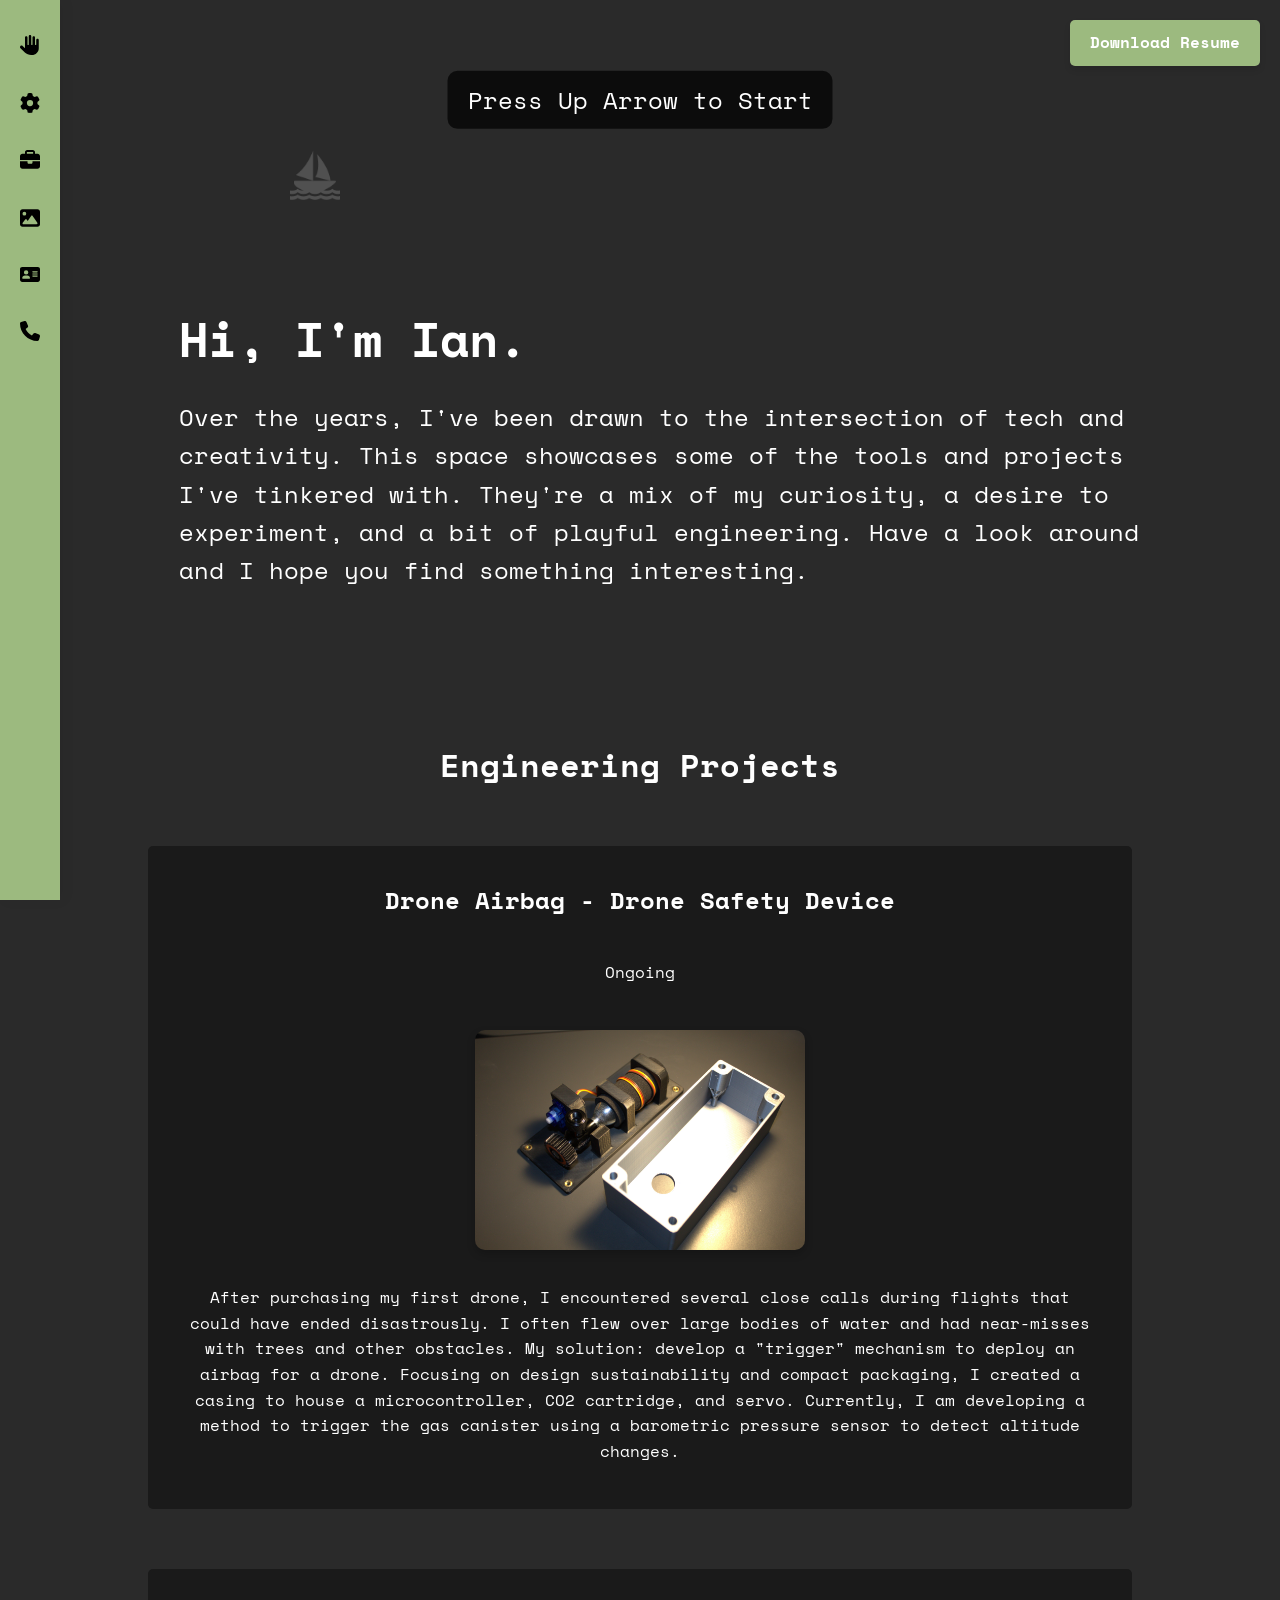
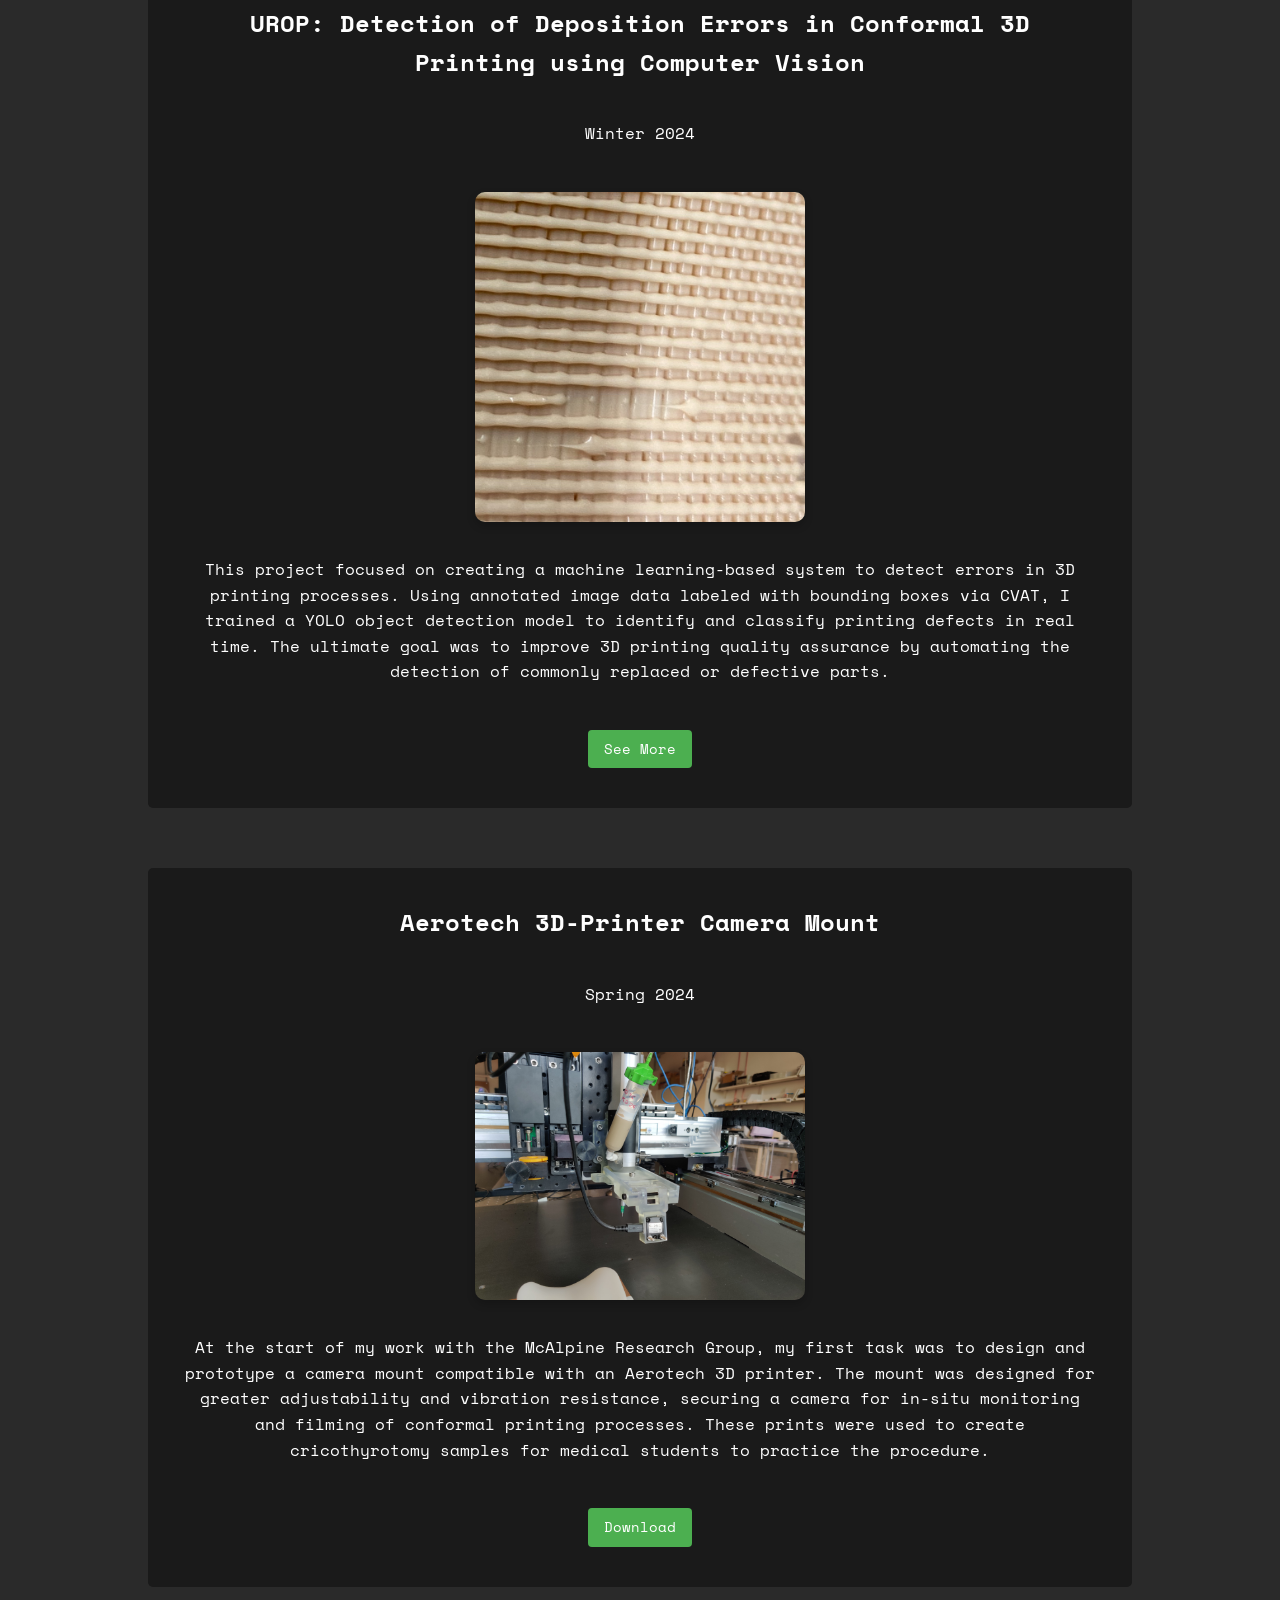
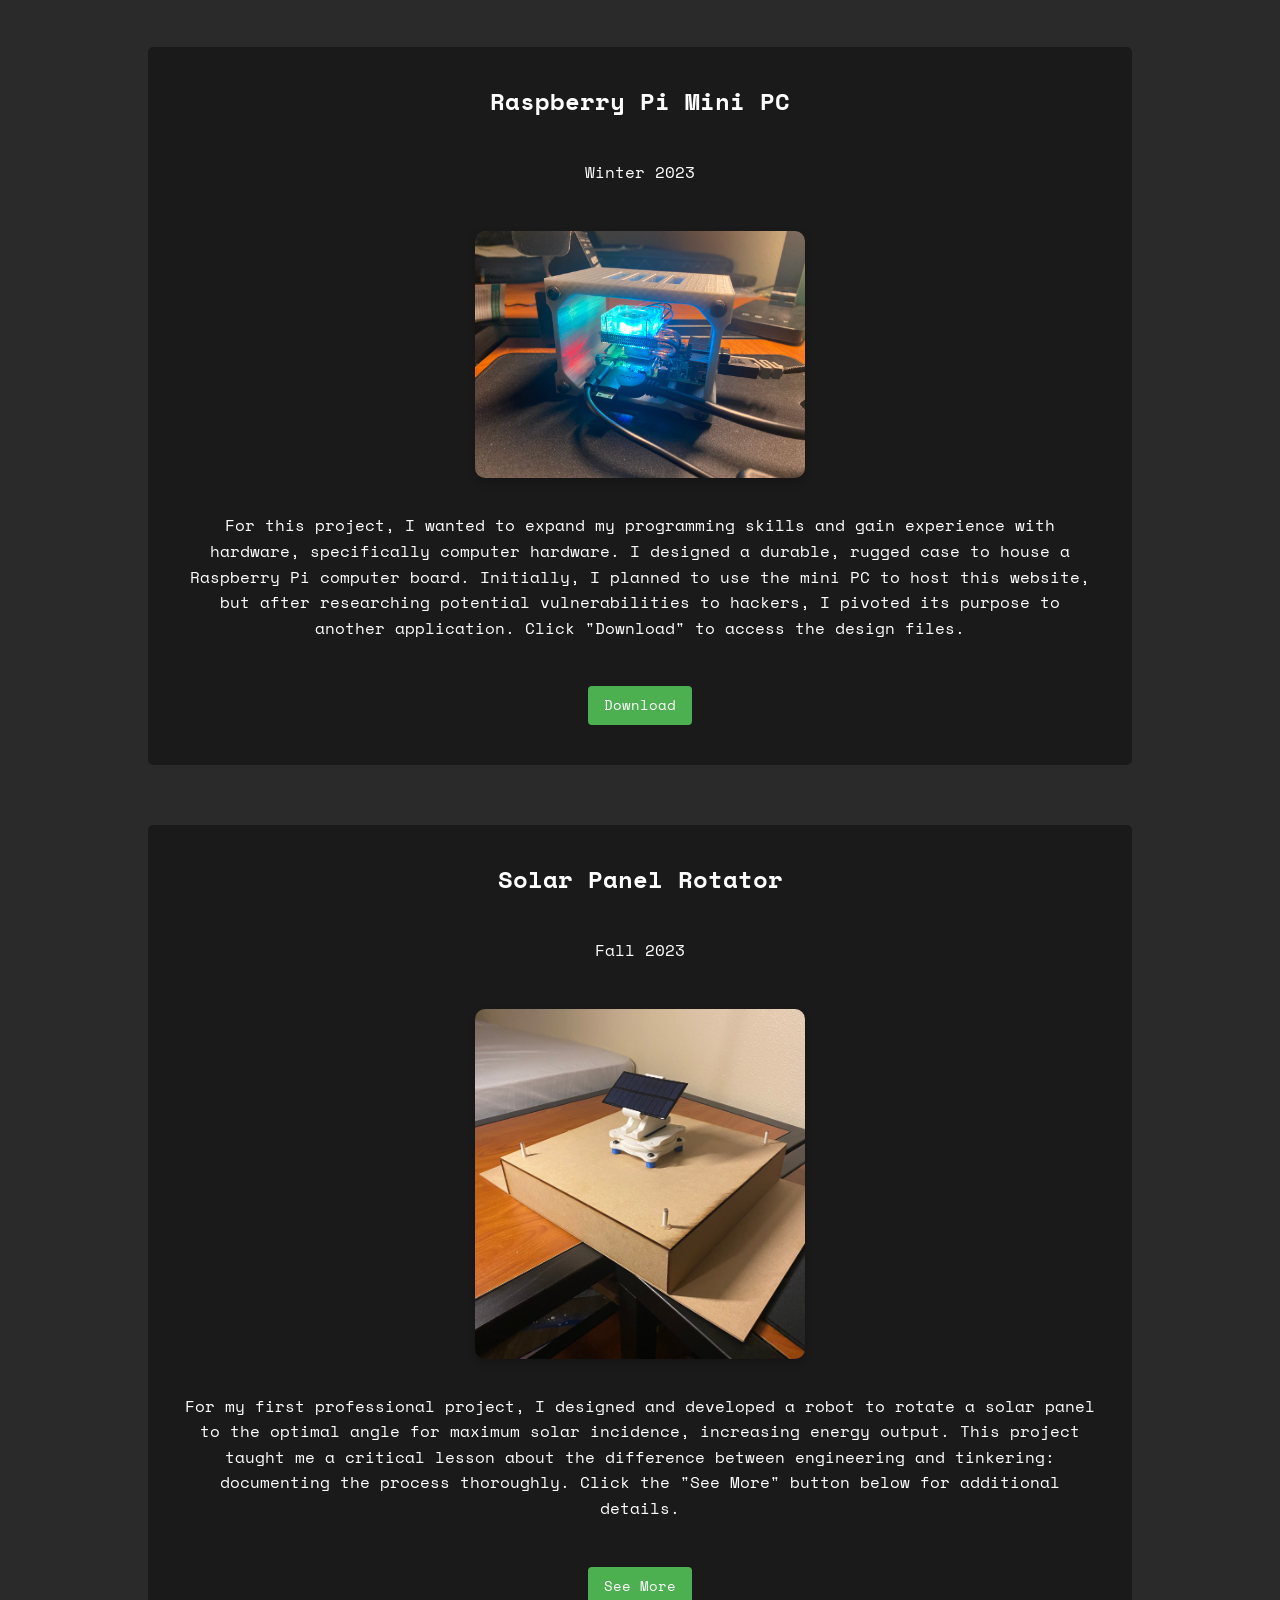
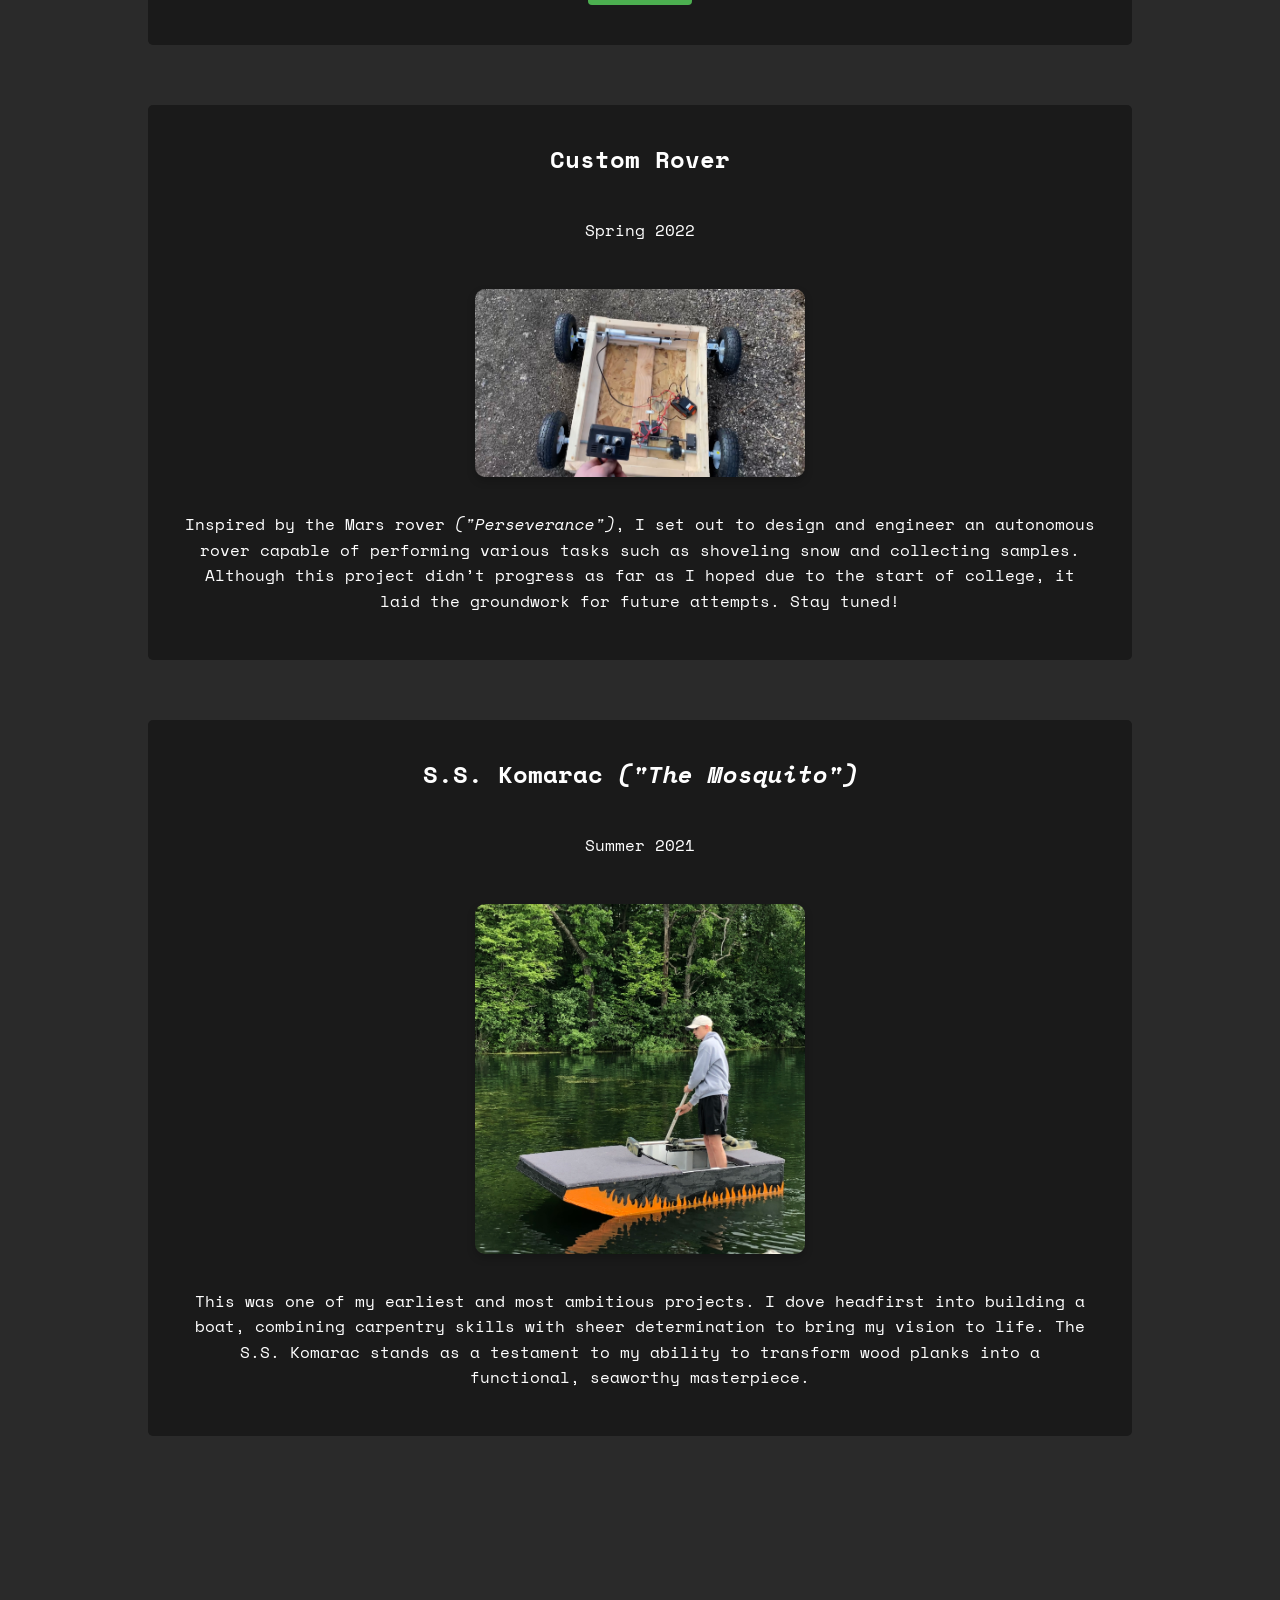
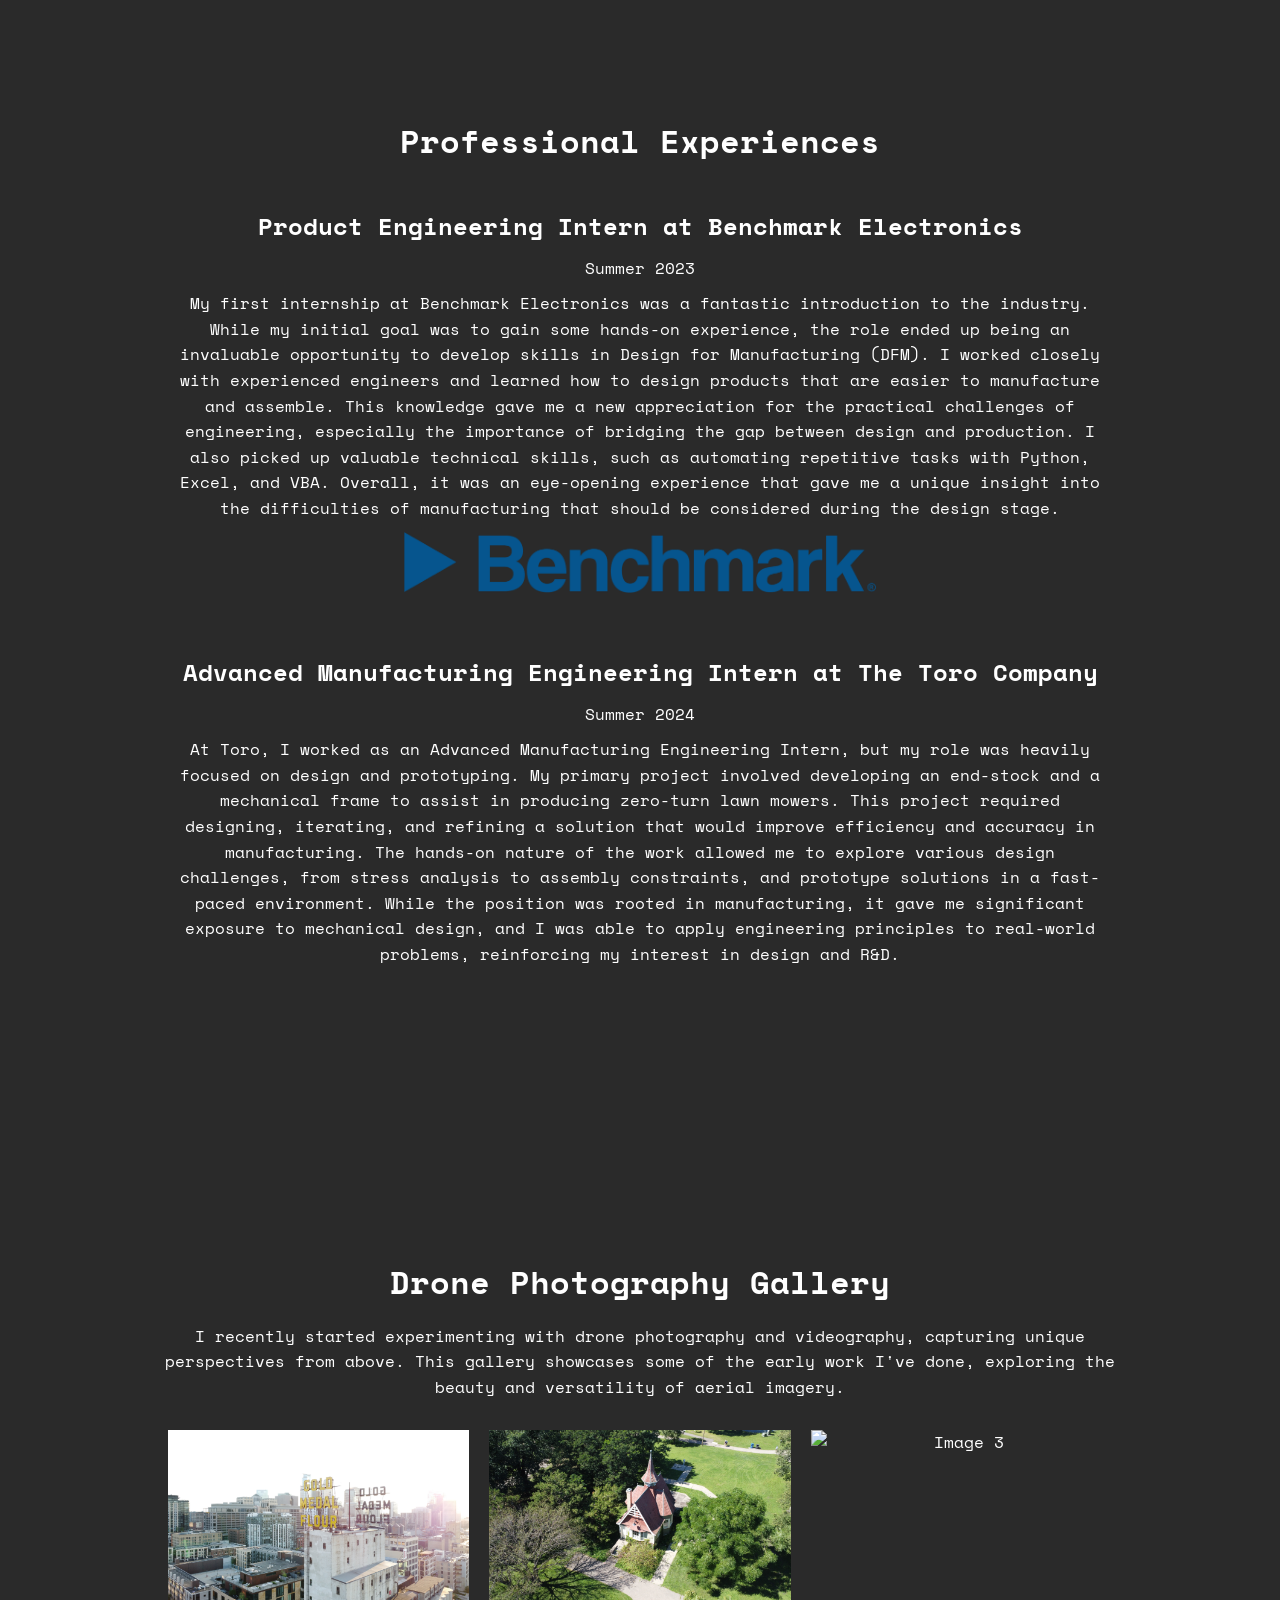
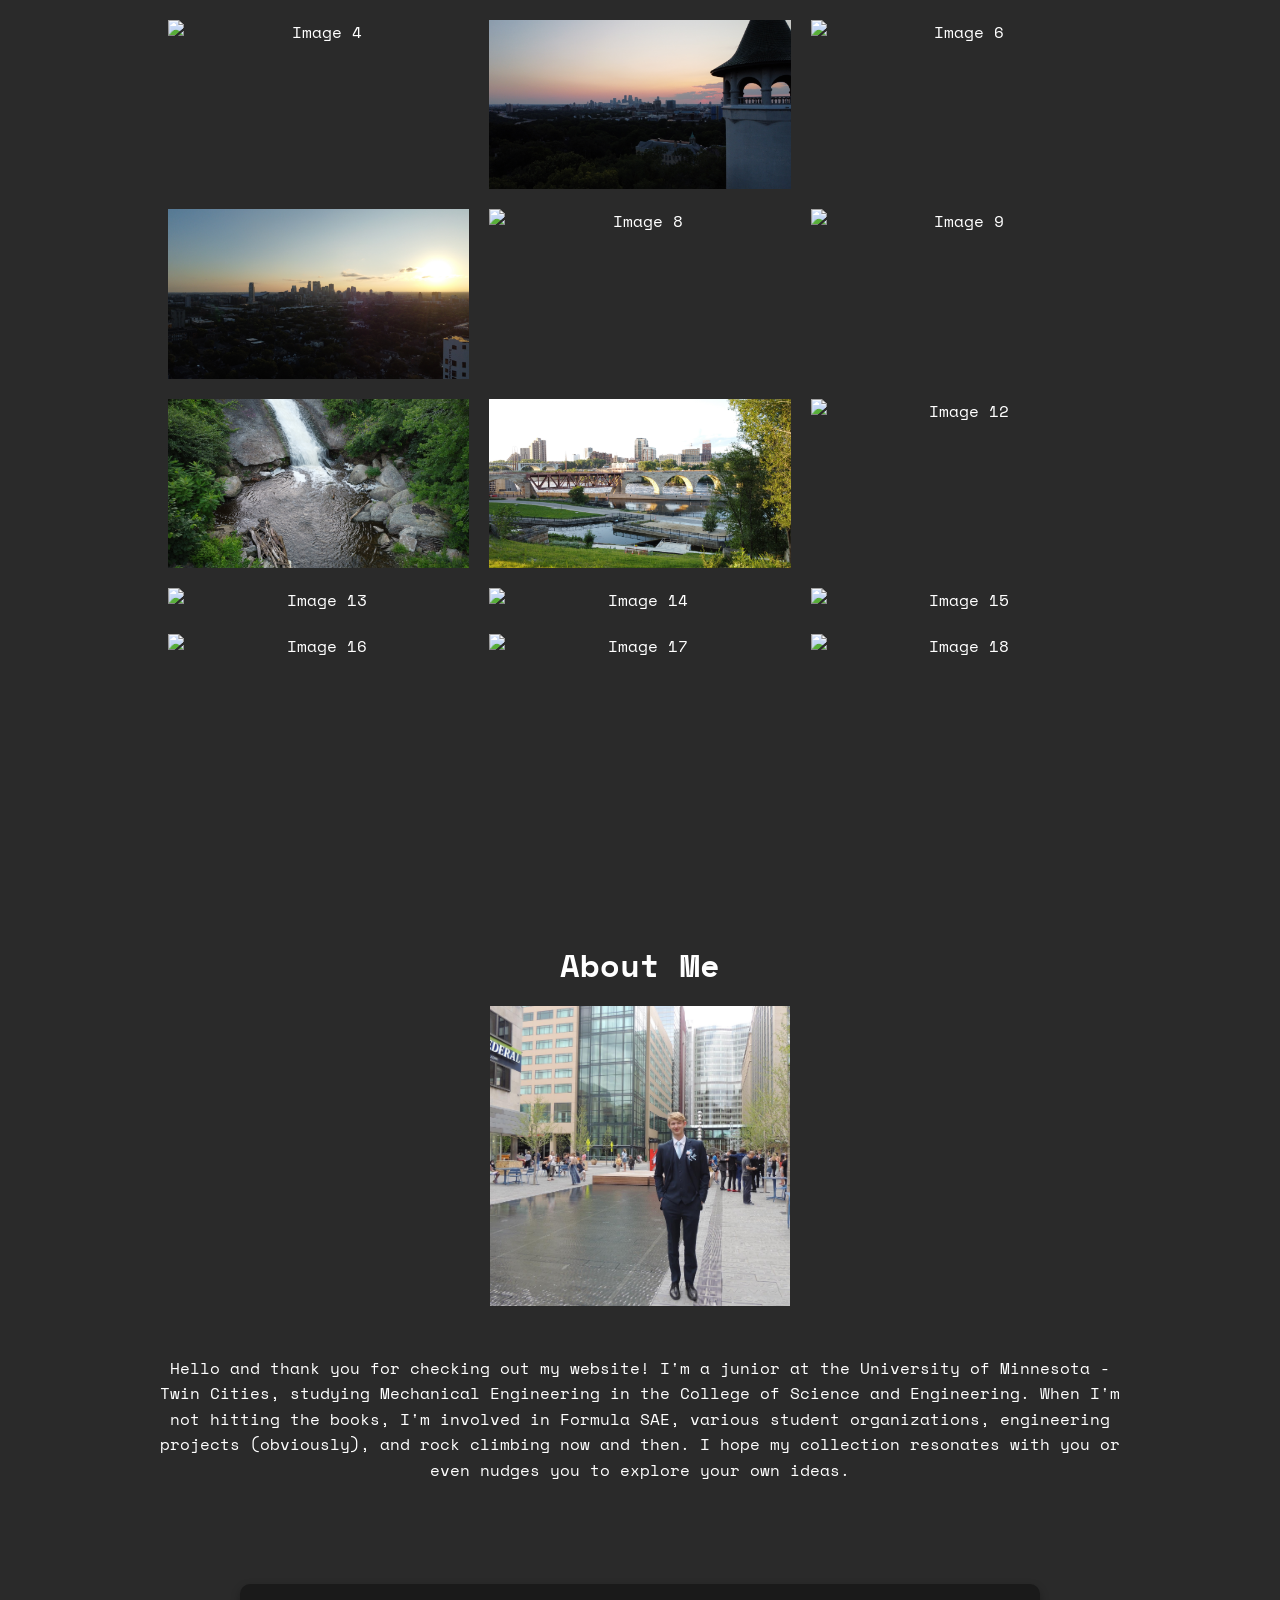
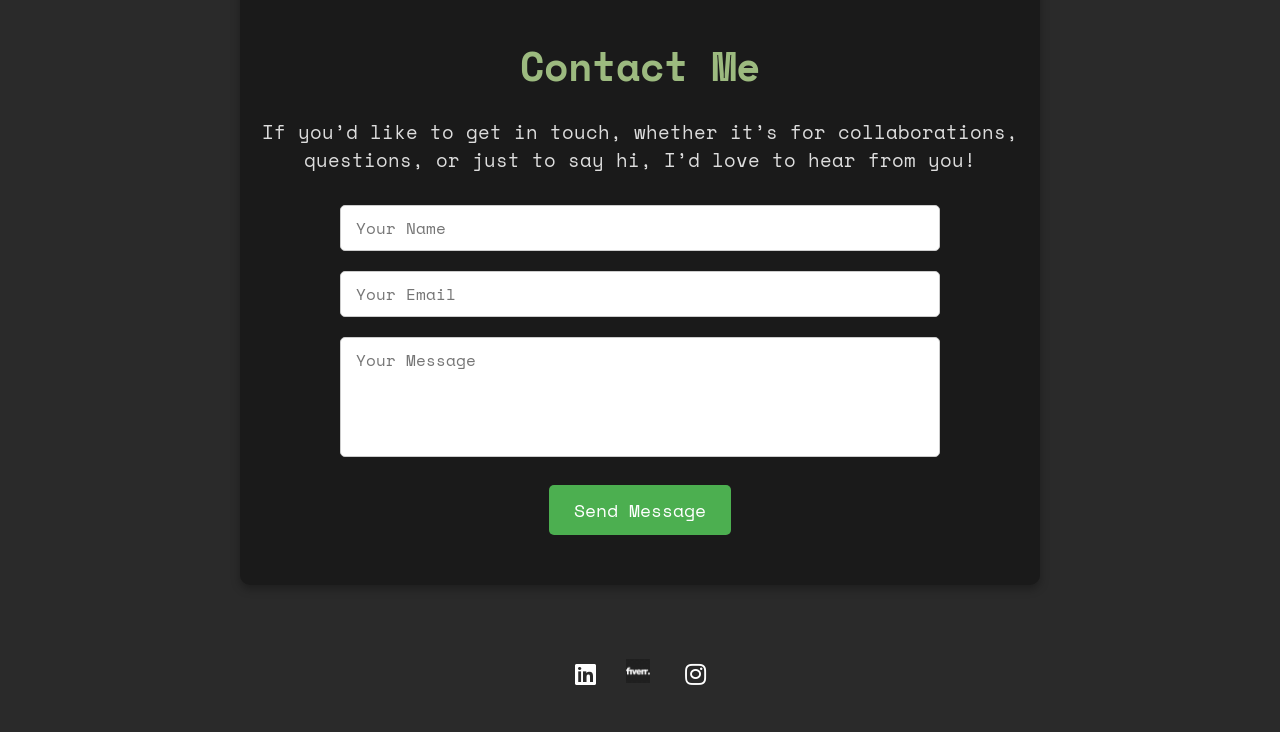
==== commit 1d098f85: "Update index.html jpg --> JPG" ====
--- a/index.html
+++ b/index.html
@@ -143,29 +143,29 @@
 
     <div class="grid-container">
         <!-- first row -->
-        <div class="grid-item"><img src="images/grid_1.jpg" alt="Image 1"></div>
-        <div class="grid-item"><img src="images/grid_2.jpg" alt="Image 2"></div>
-        <div class="grid-item"><img src="images/grid_3.jpg" alt="Image 3"></div>
+        <div class="grid-item"><img src="images/grid_1.JPG" alt="Image 1"></div>
+        <div class="grid-item"><img src="images/grid_2.JPG" alt="Image 2"></div>
+        <div class="grid-item"><img src="images/grid_3.JPG" alt="Image 3"></div>
         <!-- second row -->
-        <div class="grid-item"><img src="images/grid_4.jpg" alt="Image 4"></div>
-        <div class="grid-item"><img src="images/grid_5.jpg" alt="Image 5"></div>
-        <div class="grid-item"><img src="images/grid_6.jpg" alt="Image 6"></div>
+        <div class="grid-item"><img src="images/grid_4.JPG" alt="Image 4"></div>
+        <div class="grid-item"><img src="images/grid_5.JPG" alt="Image 5"></div>
+        <div class="grid-item"><img src="images/grid_6.JPG" alt="Image 6"></div>
         <!-- third row -->
         <div class="grid-item"><img src="images/grid_7.JPG" alt="Image 7"></div>
         <div class="grid-item"><img src="images/grid_8.JPG" alt="Image 8"></div>
-        <div class="grid-item"><img src="images/grid_9.jpg" alt="Image 9"></div>
+        <div class="grid-item"><img src="images/grid_9.JPG" alt="Image 9"></div>
         <!-- fourth row -->
-        <div class="grid-item"><img src="images/grid_10.jpg" alt="Image 10"></div>
-        <div class="grid-item"><img src="images/grid_11.jpg" alt="Image 11"></div>
+        <div class="grid-item"><img src="images/grid_10.JPG" alt="Image 10"></div>
+        <div class="grid-item"><img src="images/grid_11.JPG" alt="Image 11"></div>
         <div class="grid-item"><img src="images/grid_12.JPG" alt="Image 12"></div>
         <!-- fifth row -->
-        <div class="grid-item"><img src="images/grid_13.jpg" alt="Image 13"></div>
-        <div class="grid-item"><img src="images/grid_14.jpg" alt="Image 14"></div>
+        <div class="grid-item"><img src="images/grid_13.JPG" alt="Image 13"></div>
+        <div class="grid-item"><img src="images/grid_14.JPG" alt="Image 14"></div>
         <div class="grid-item"><img src="images/grid_15.JPG" alt="Image 15"></div>
         <!-- sixth row -->
-        <div class="grid-item"><img src="images/grid_16.jpg" alt="Image 16"></div>
+        <div class="grid-item"><img src="images/grid_16.JPG" alt="Image 16"></div>
         <div class="grid-item"><img src="images/grid_17.JPG" alt="Image 17"></div>
-        <div class="grid-item"><img src="images/grid_18.jpg" alt="Image 18"></div>
+        <div class="grid-item"><img src="images/grid_18.JPG" alt="Image 18"></div>
         
     </div>
 </section>
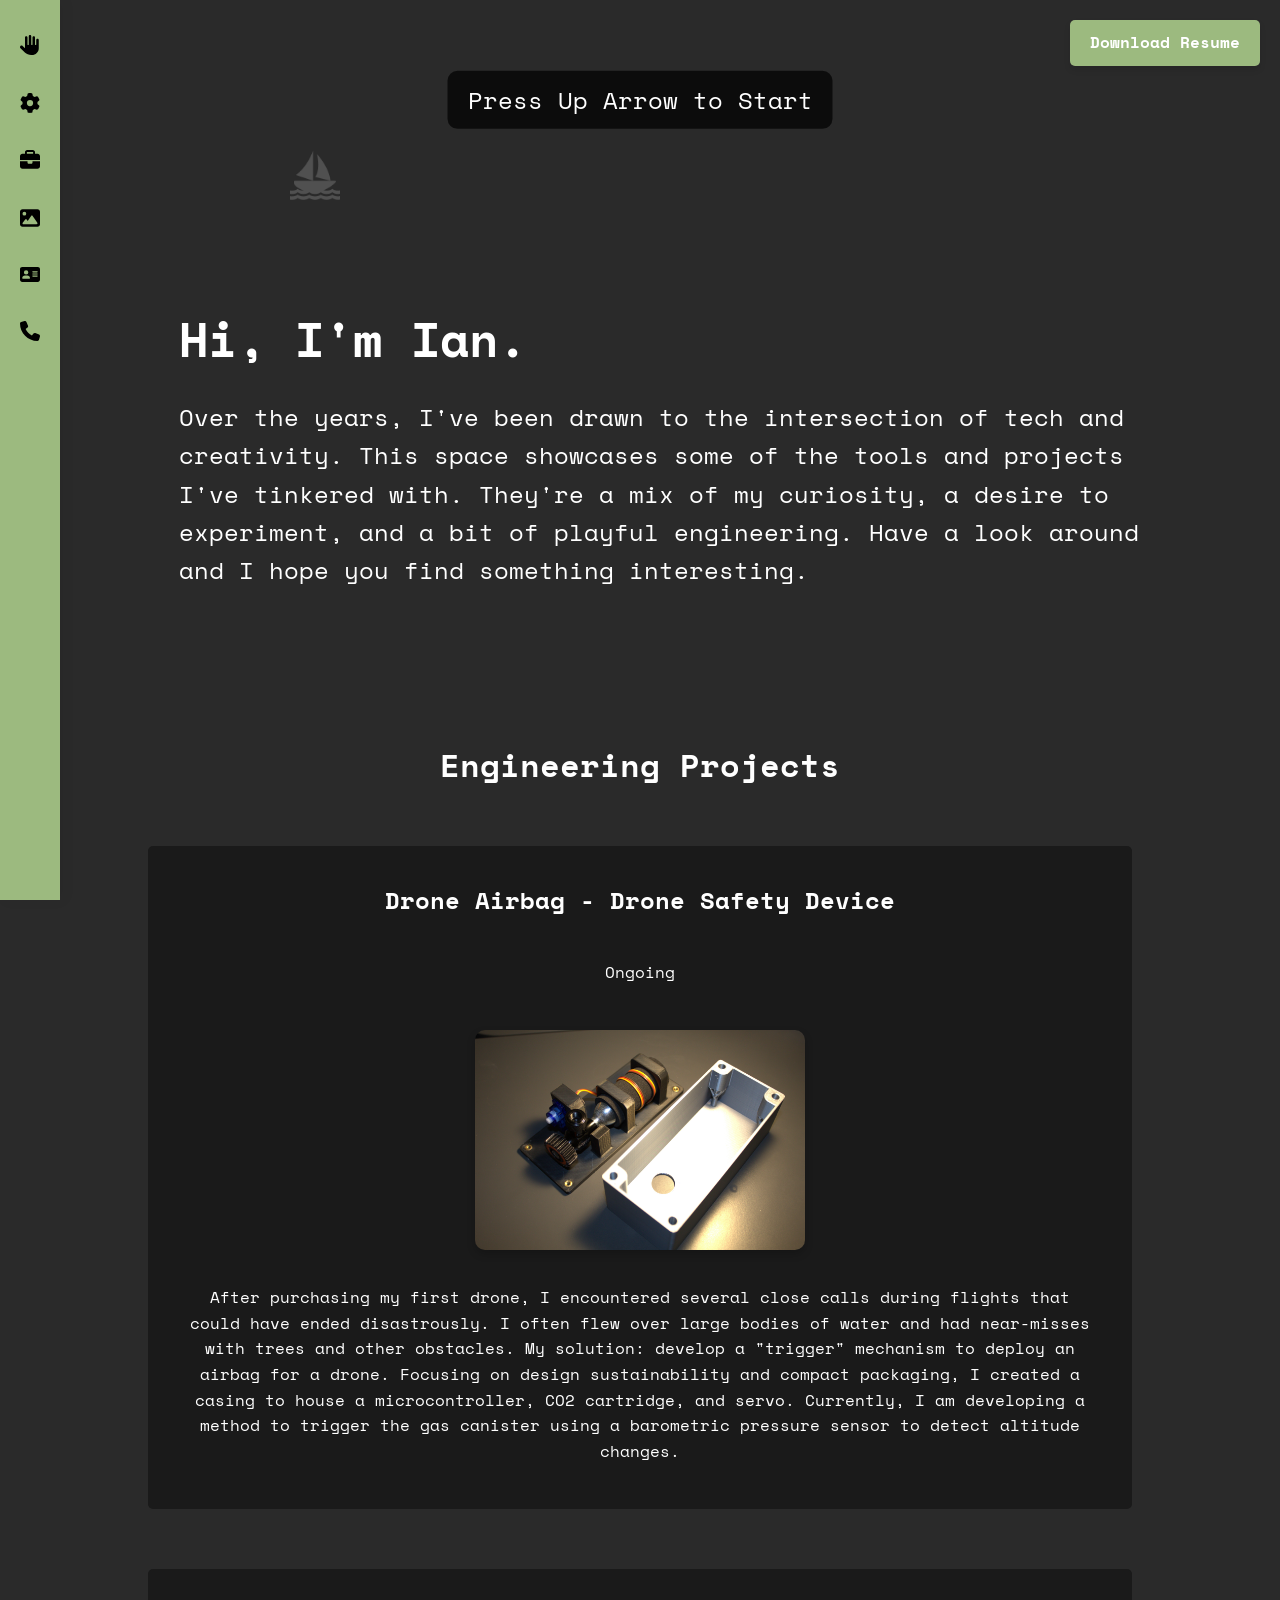
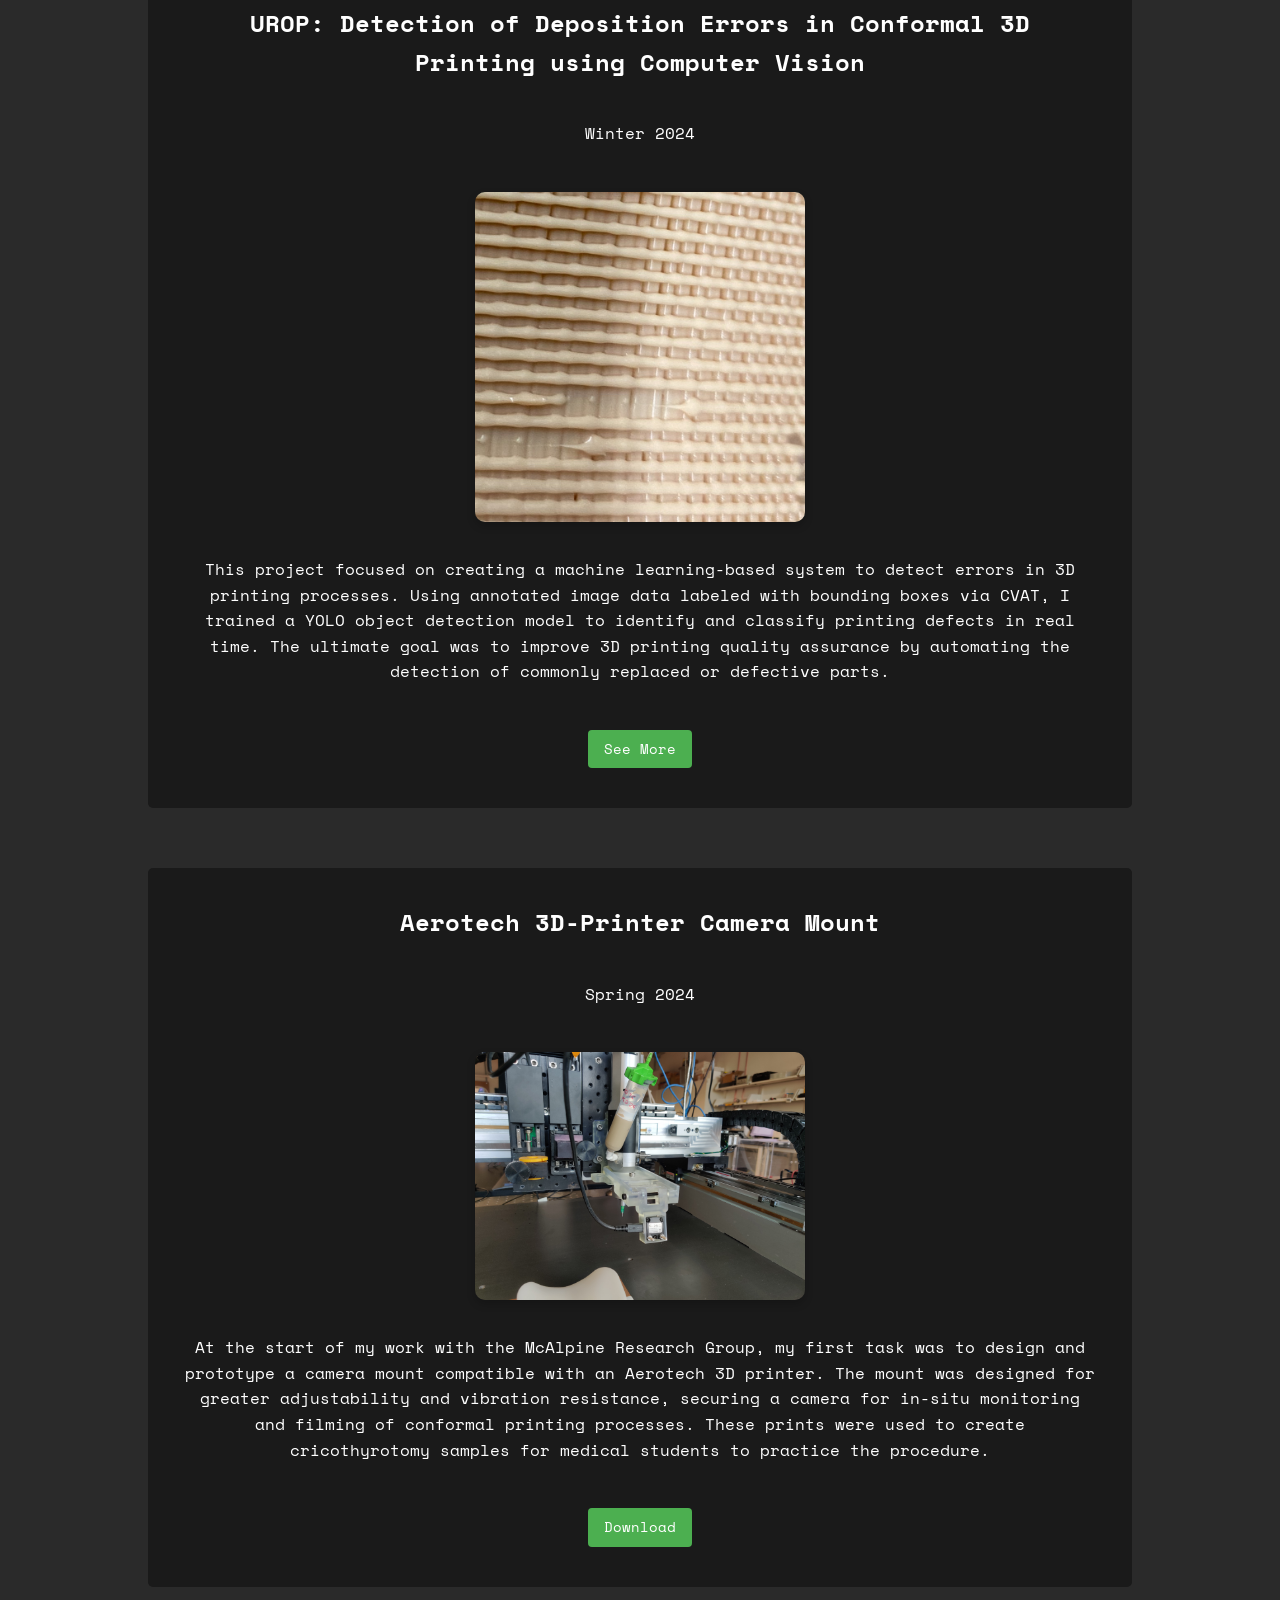
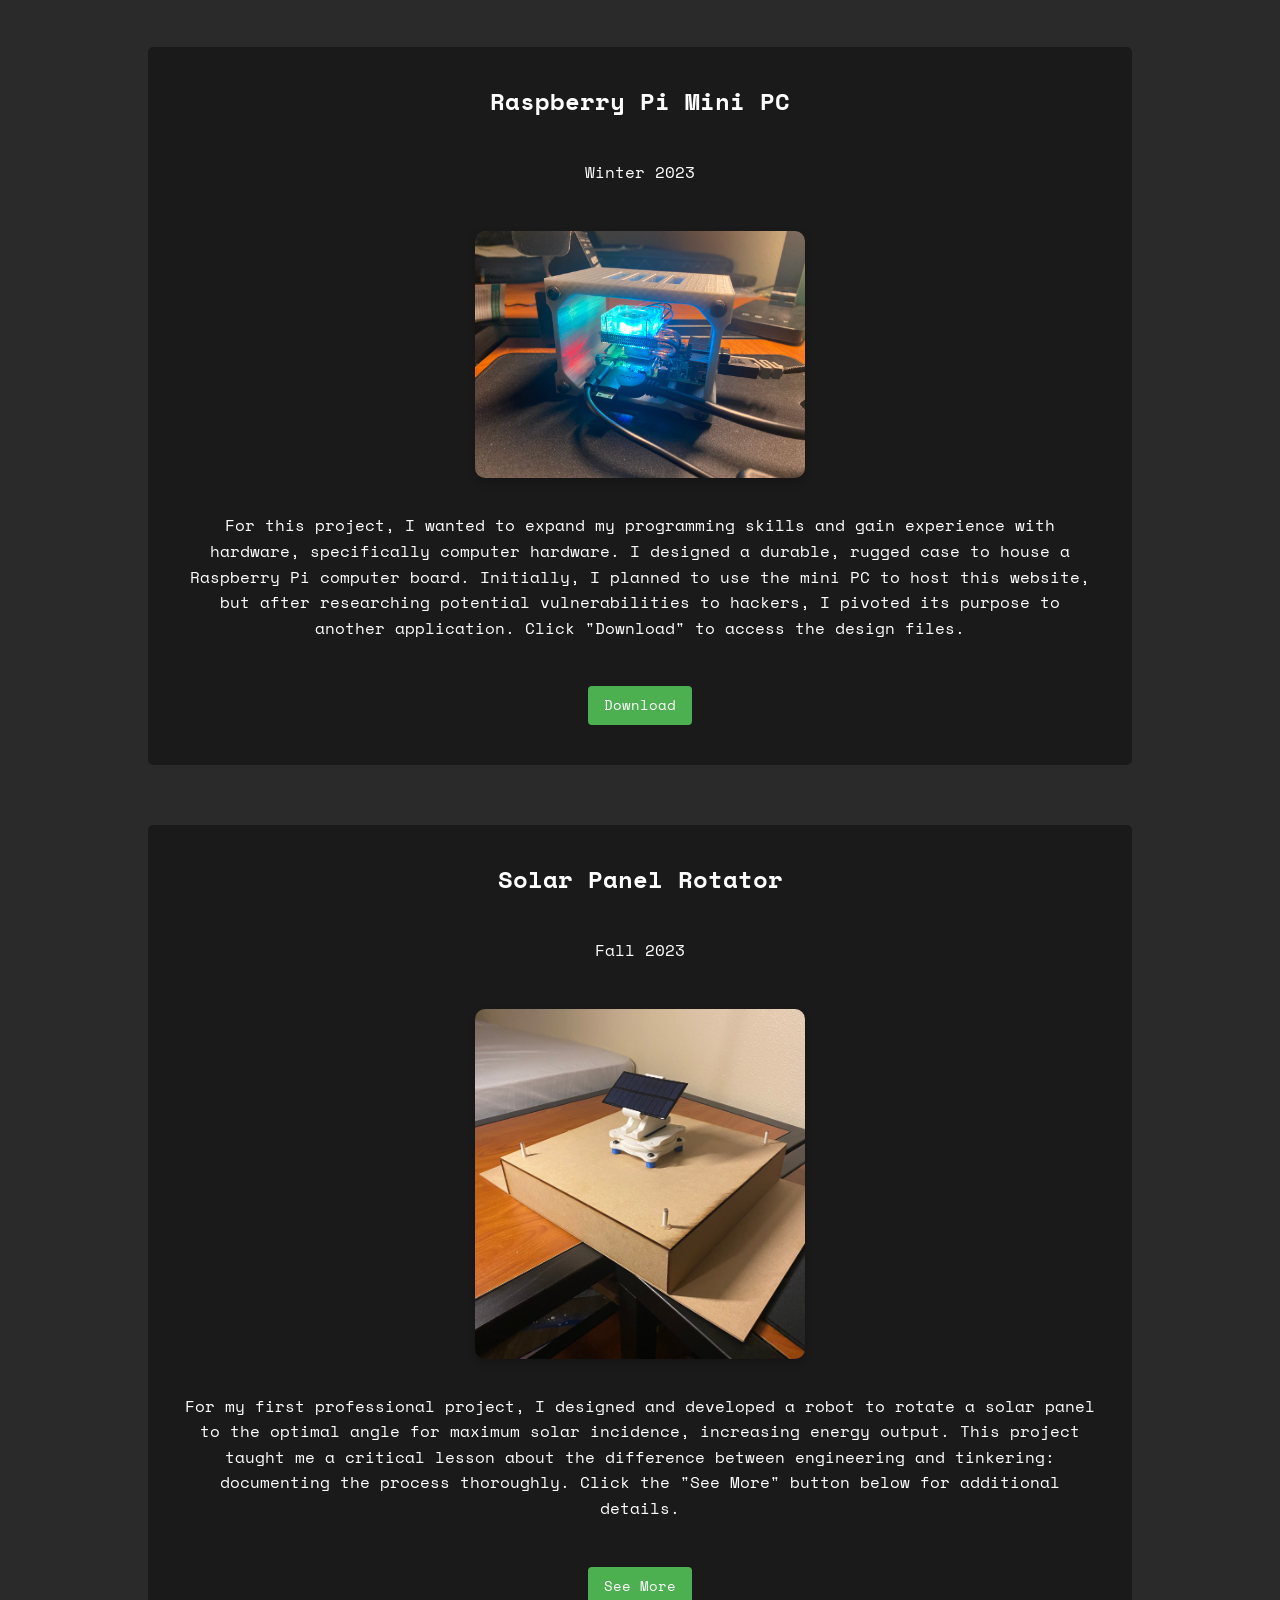
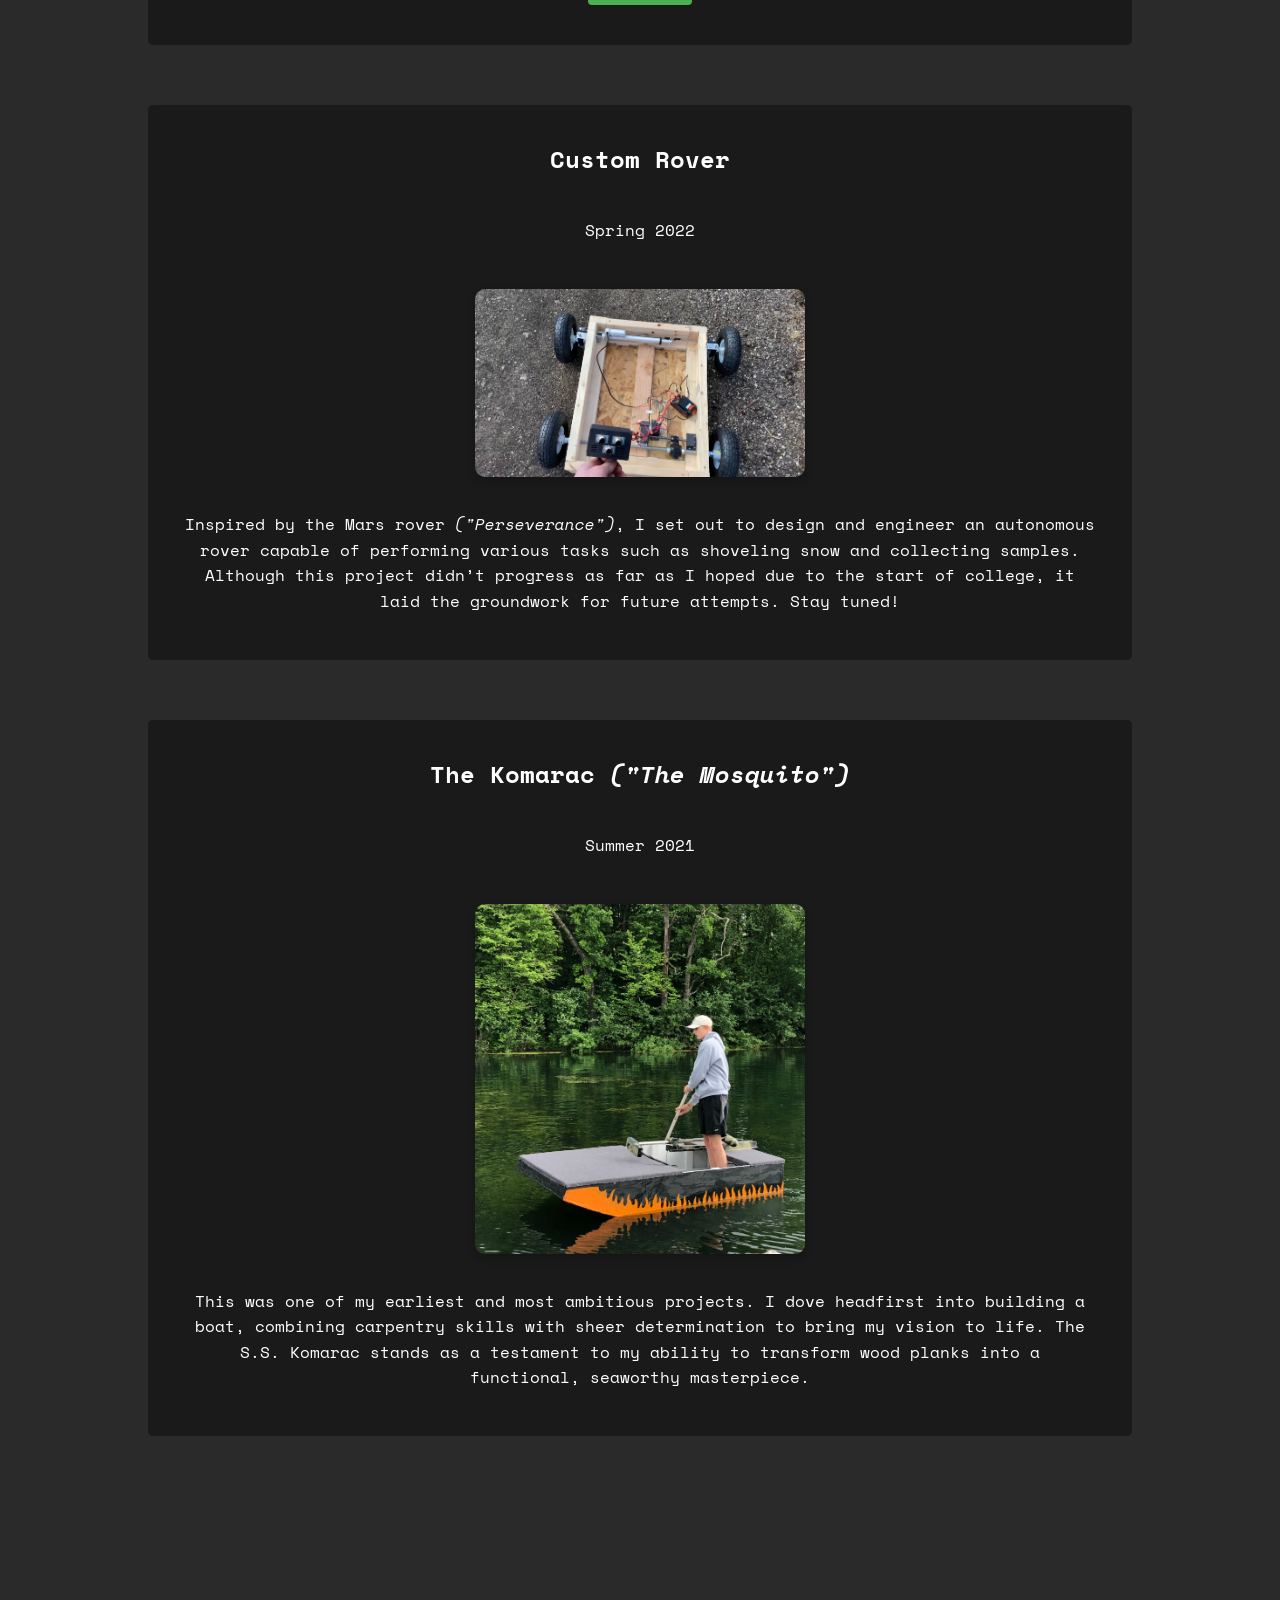
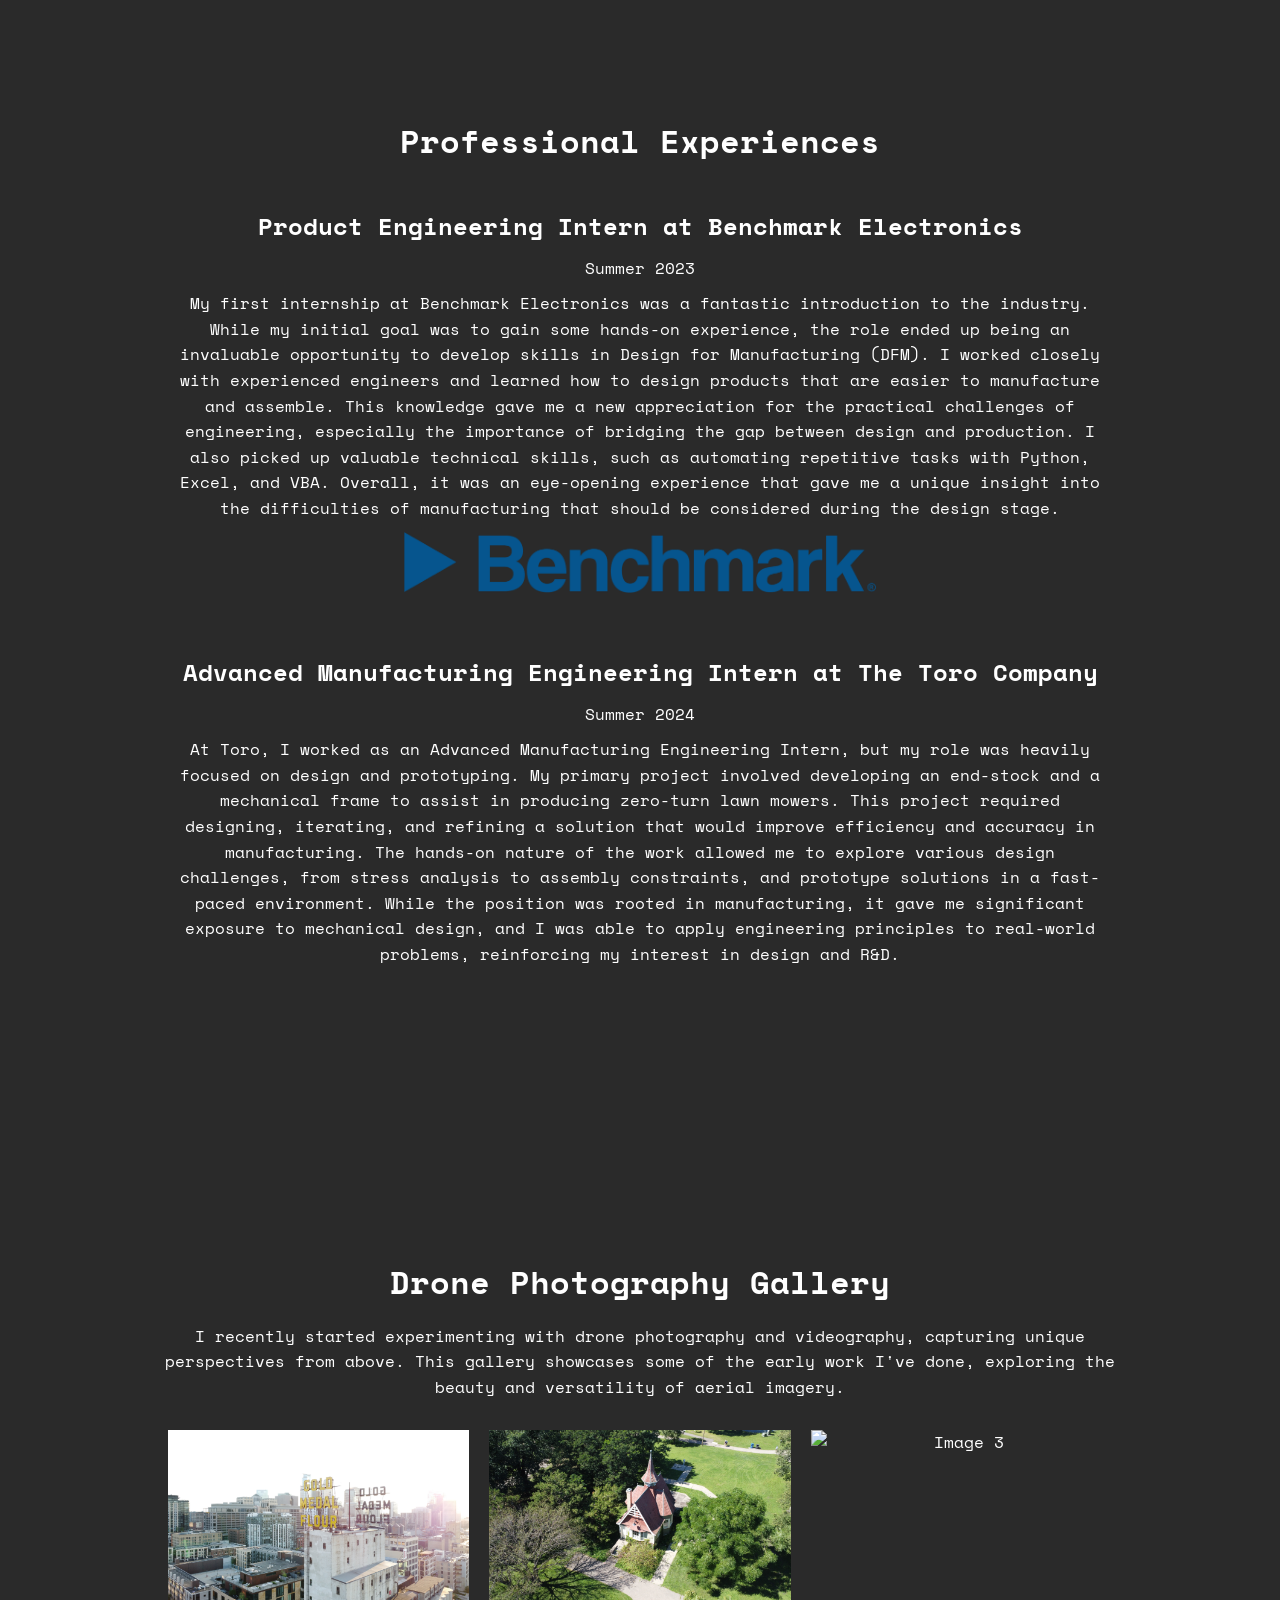
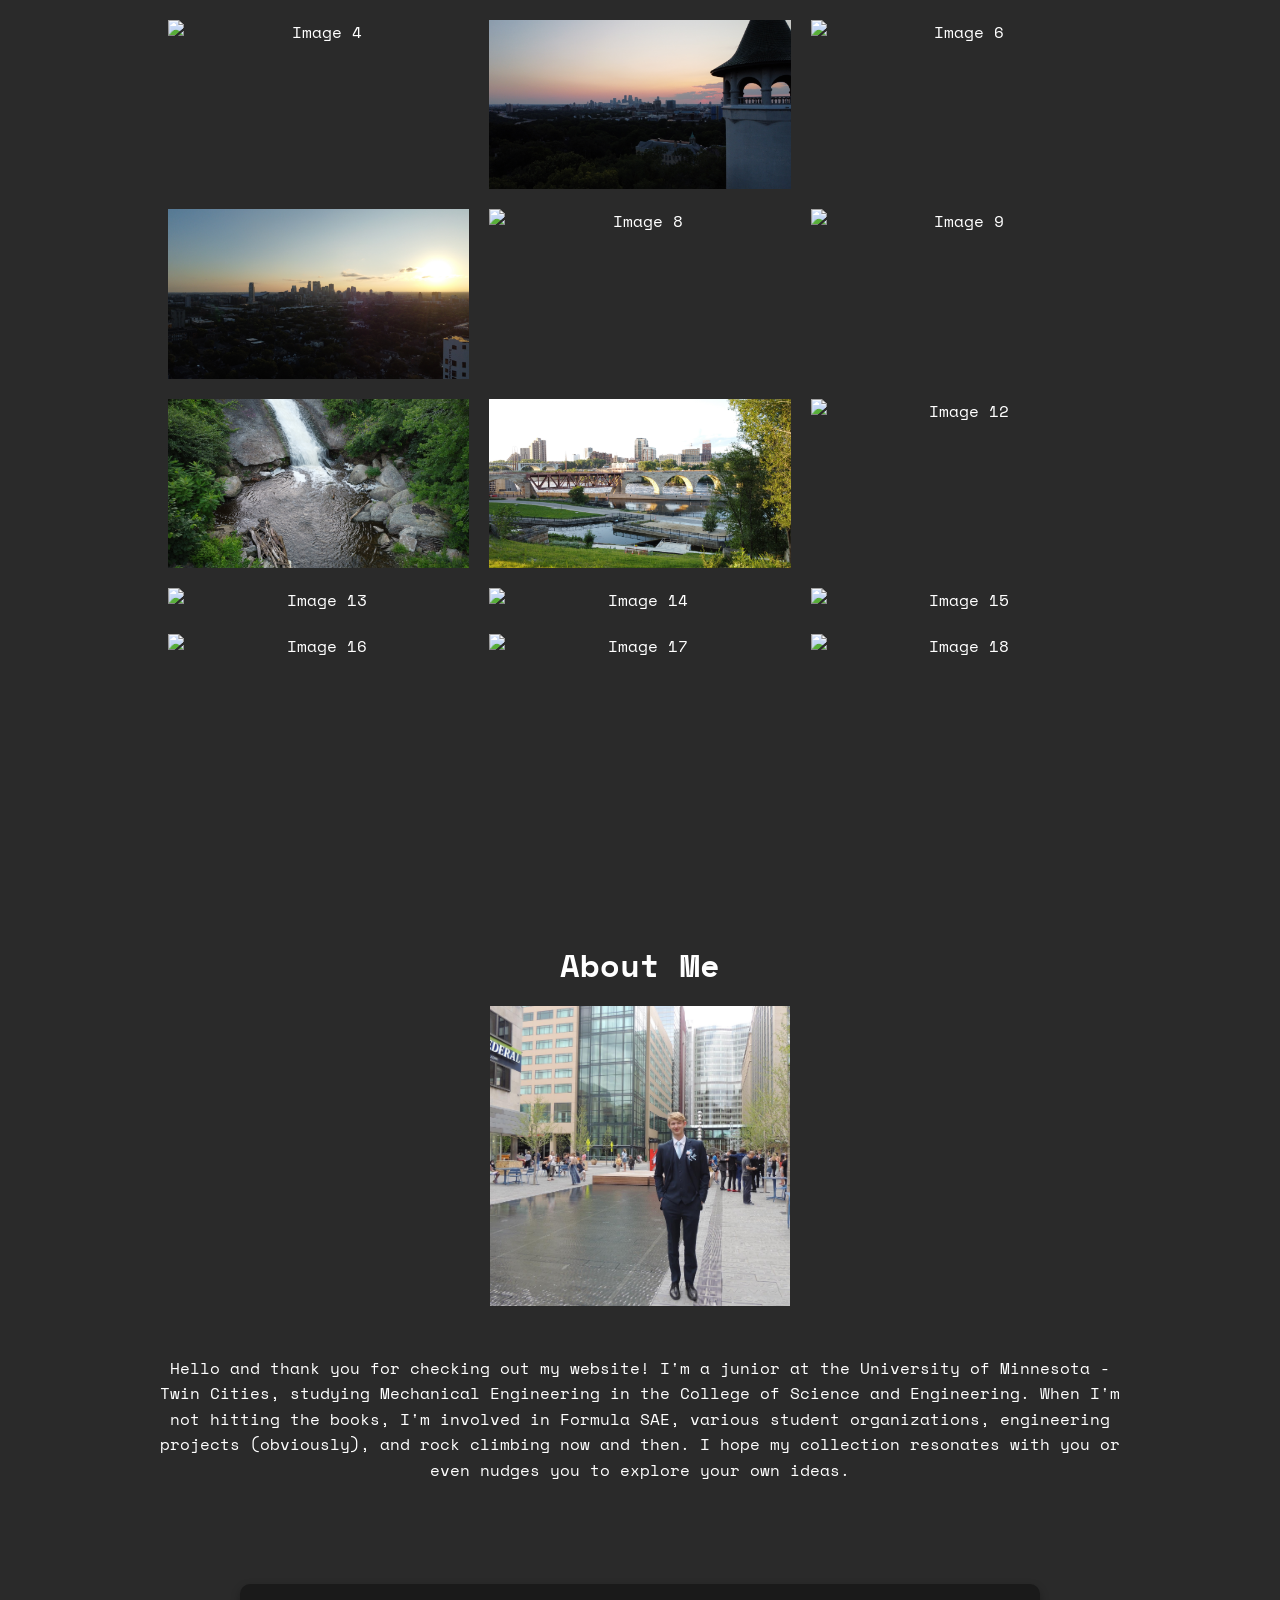
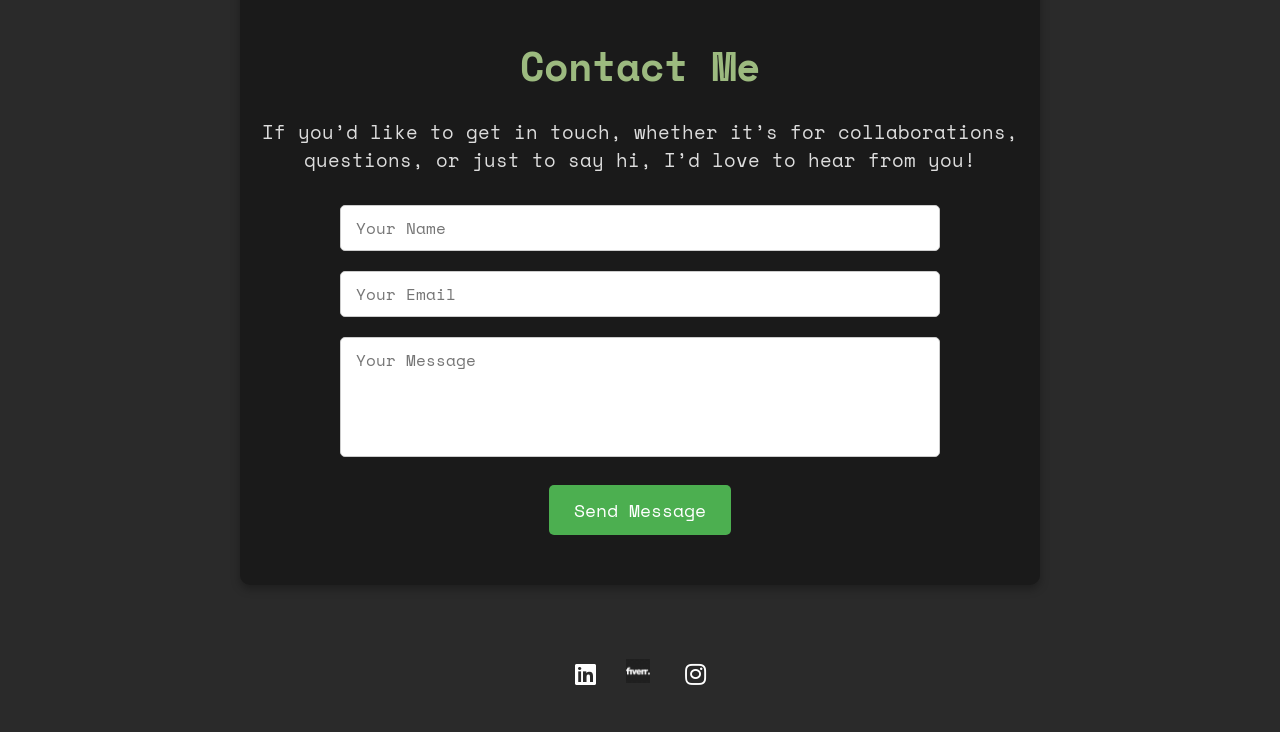
==== commit 9d41a3a7: "Update index.html" ====
--- a/index.html
+++ b/index.html
@@ -95,7 +95,7 @@
         </div>
         <!-- Boat -->
         <div class="project-card" id="boat">
-            <h3>S.S. Komarac <i>("The Mosquito")</i></h3>
+            <h3>The Komarac <i>("The Mosquito")</i></h3>
             <p class="project-date">Summer 2021</p>
             <img src="images/IMG_4344.JPEG" alt="Boat Project" class="project-image">
             <p>This was one of my earliest and most ambitious projects. I dove headfirst into building a boat, combining carpentry skills with sheer determination to bring my vision to life. The S.S. Komarac stands as a testament to my ability to transform wood planks into a functional, seaworthy masterpiece.</p>
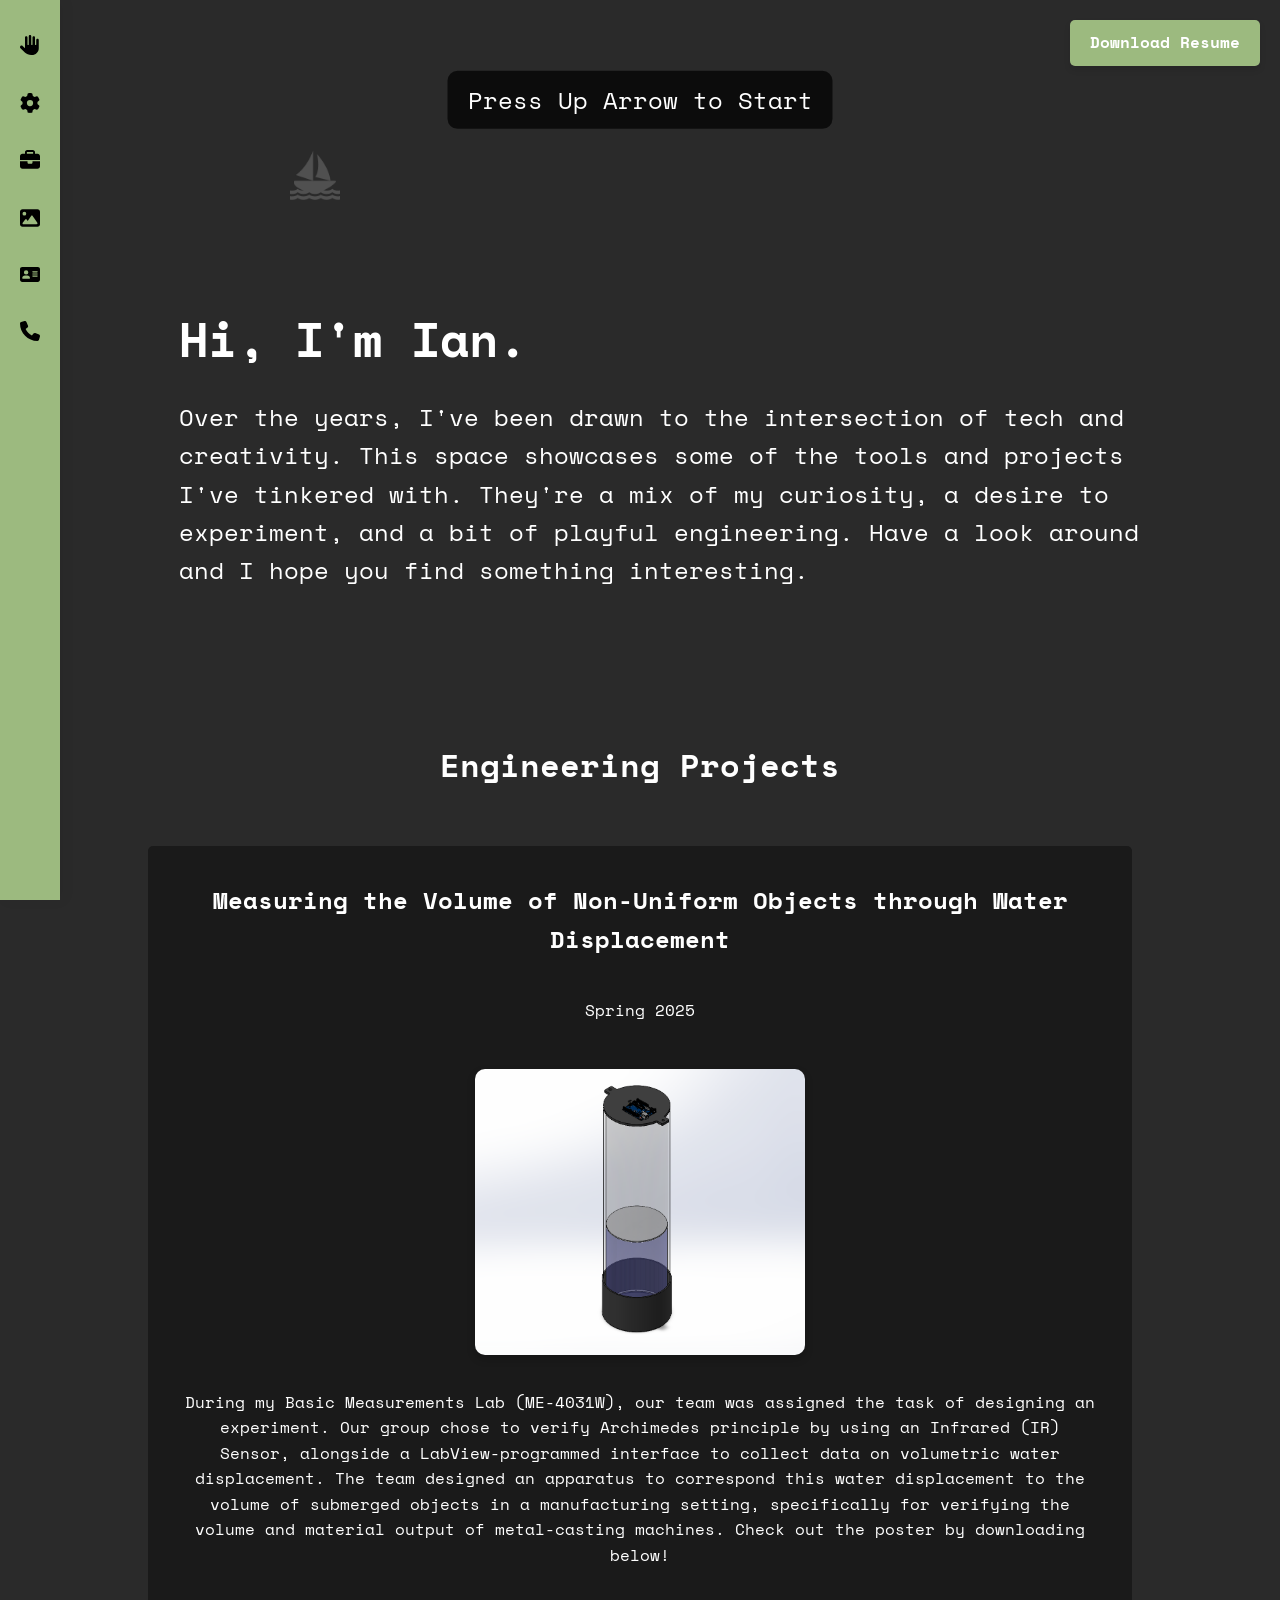
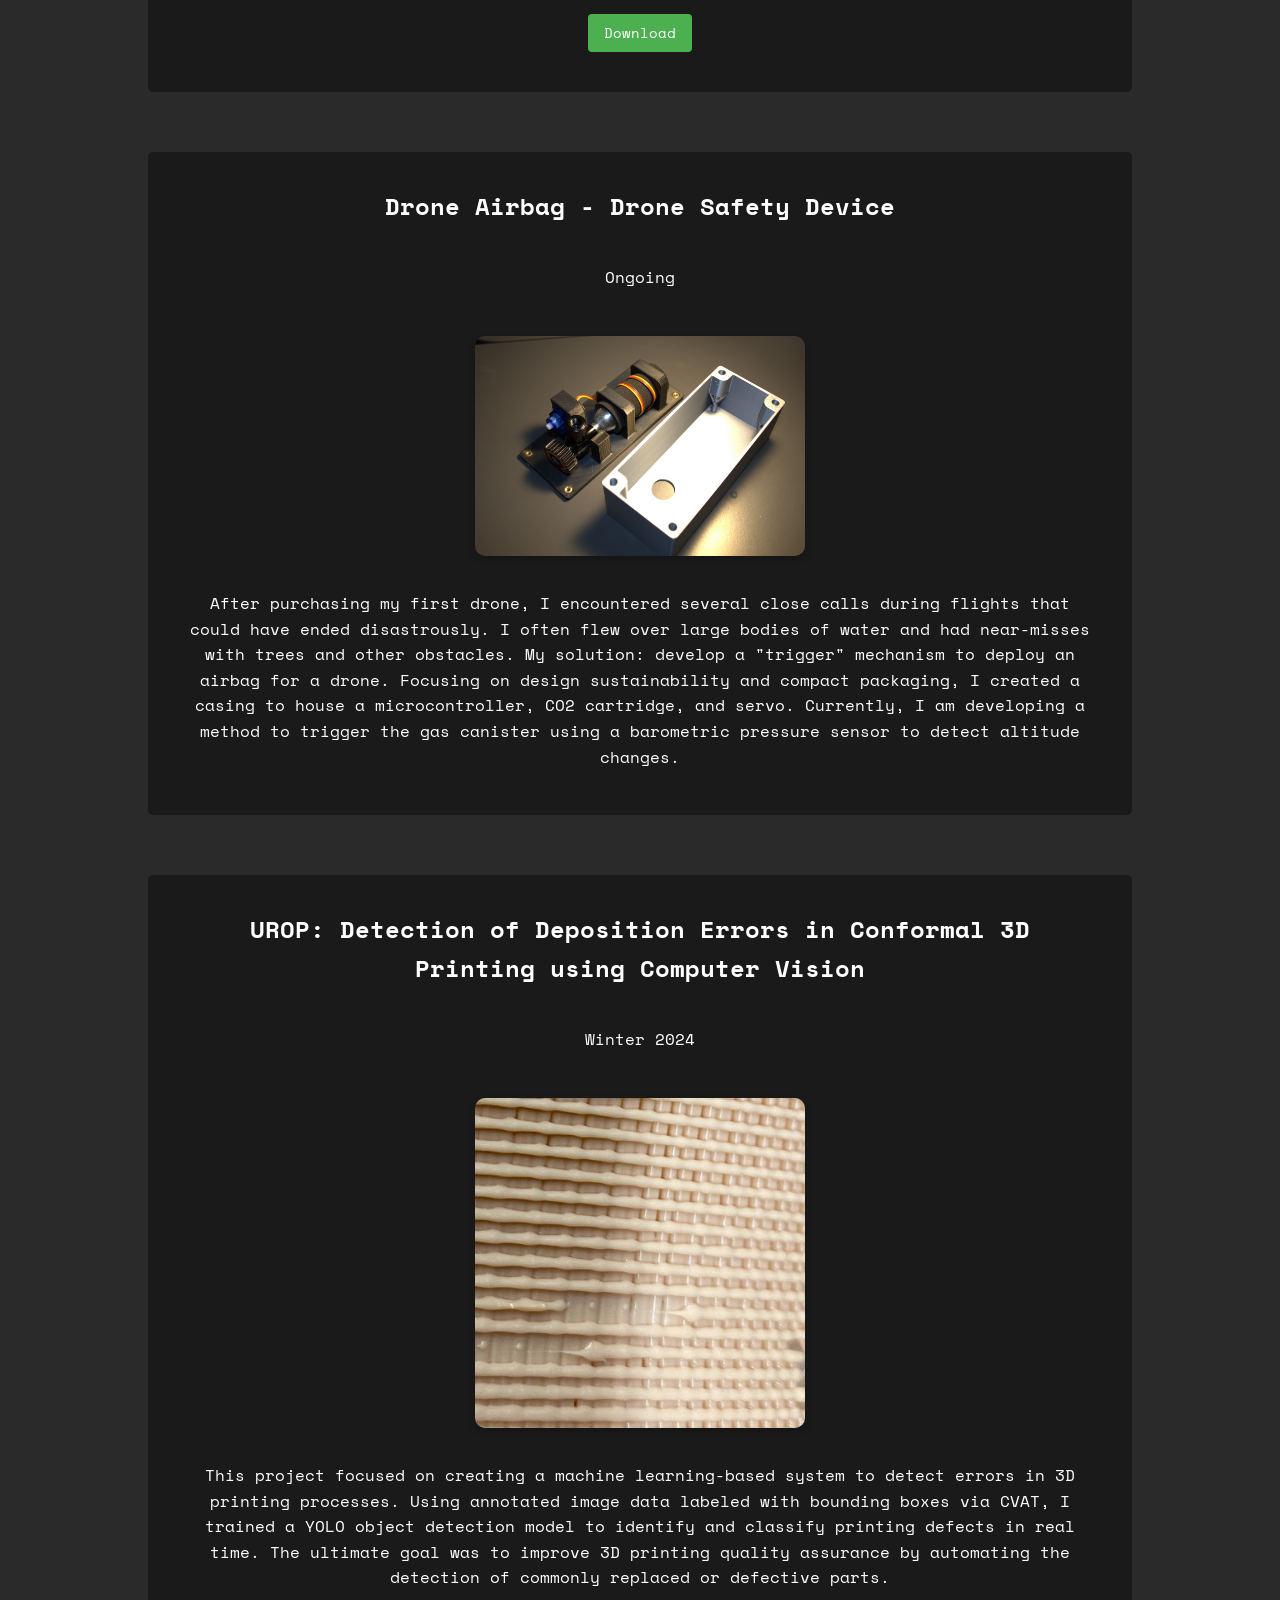
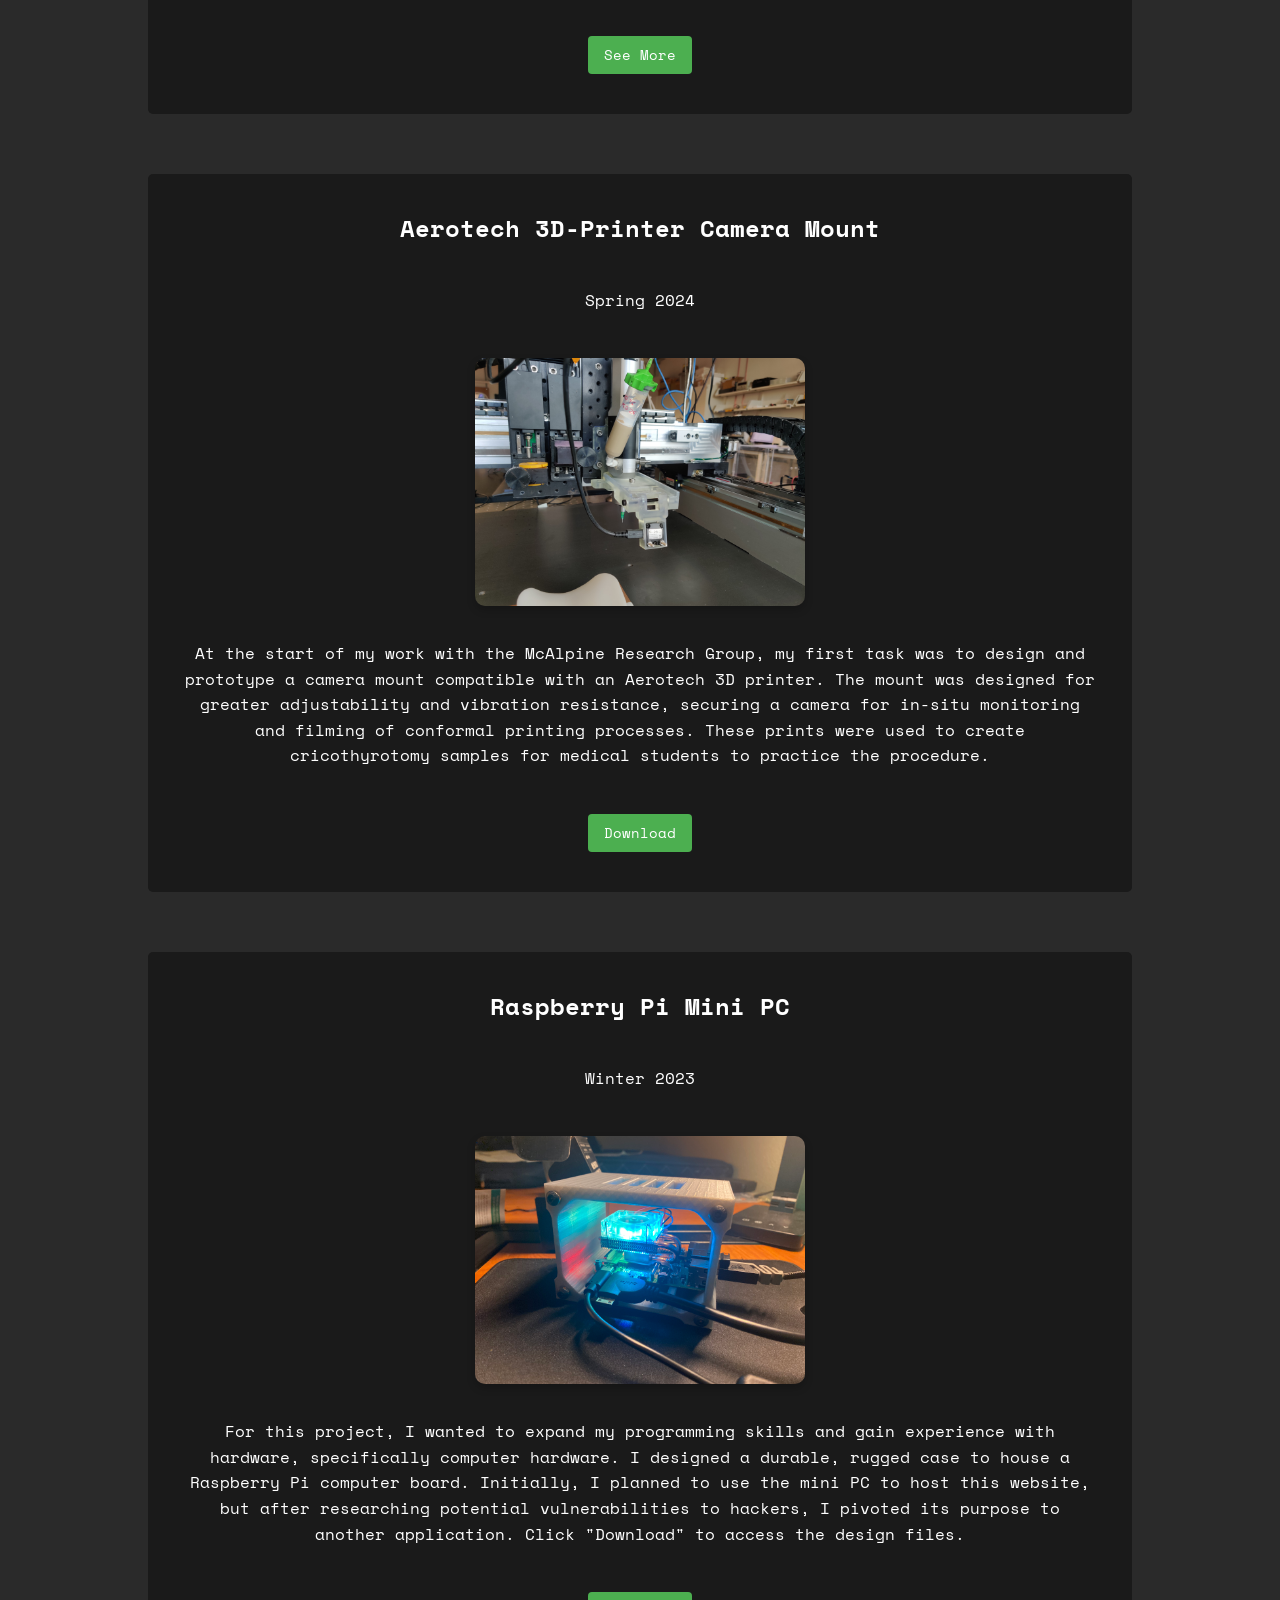
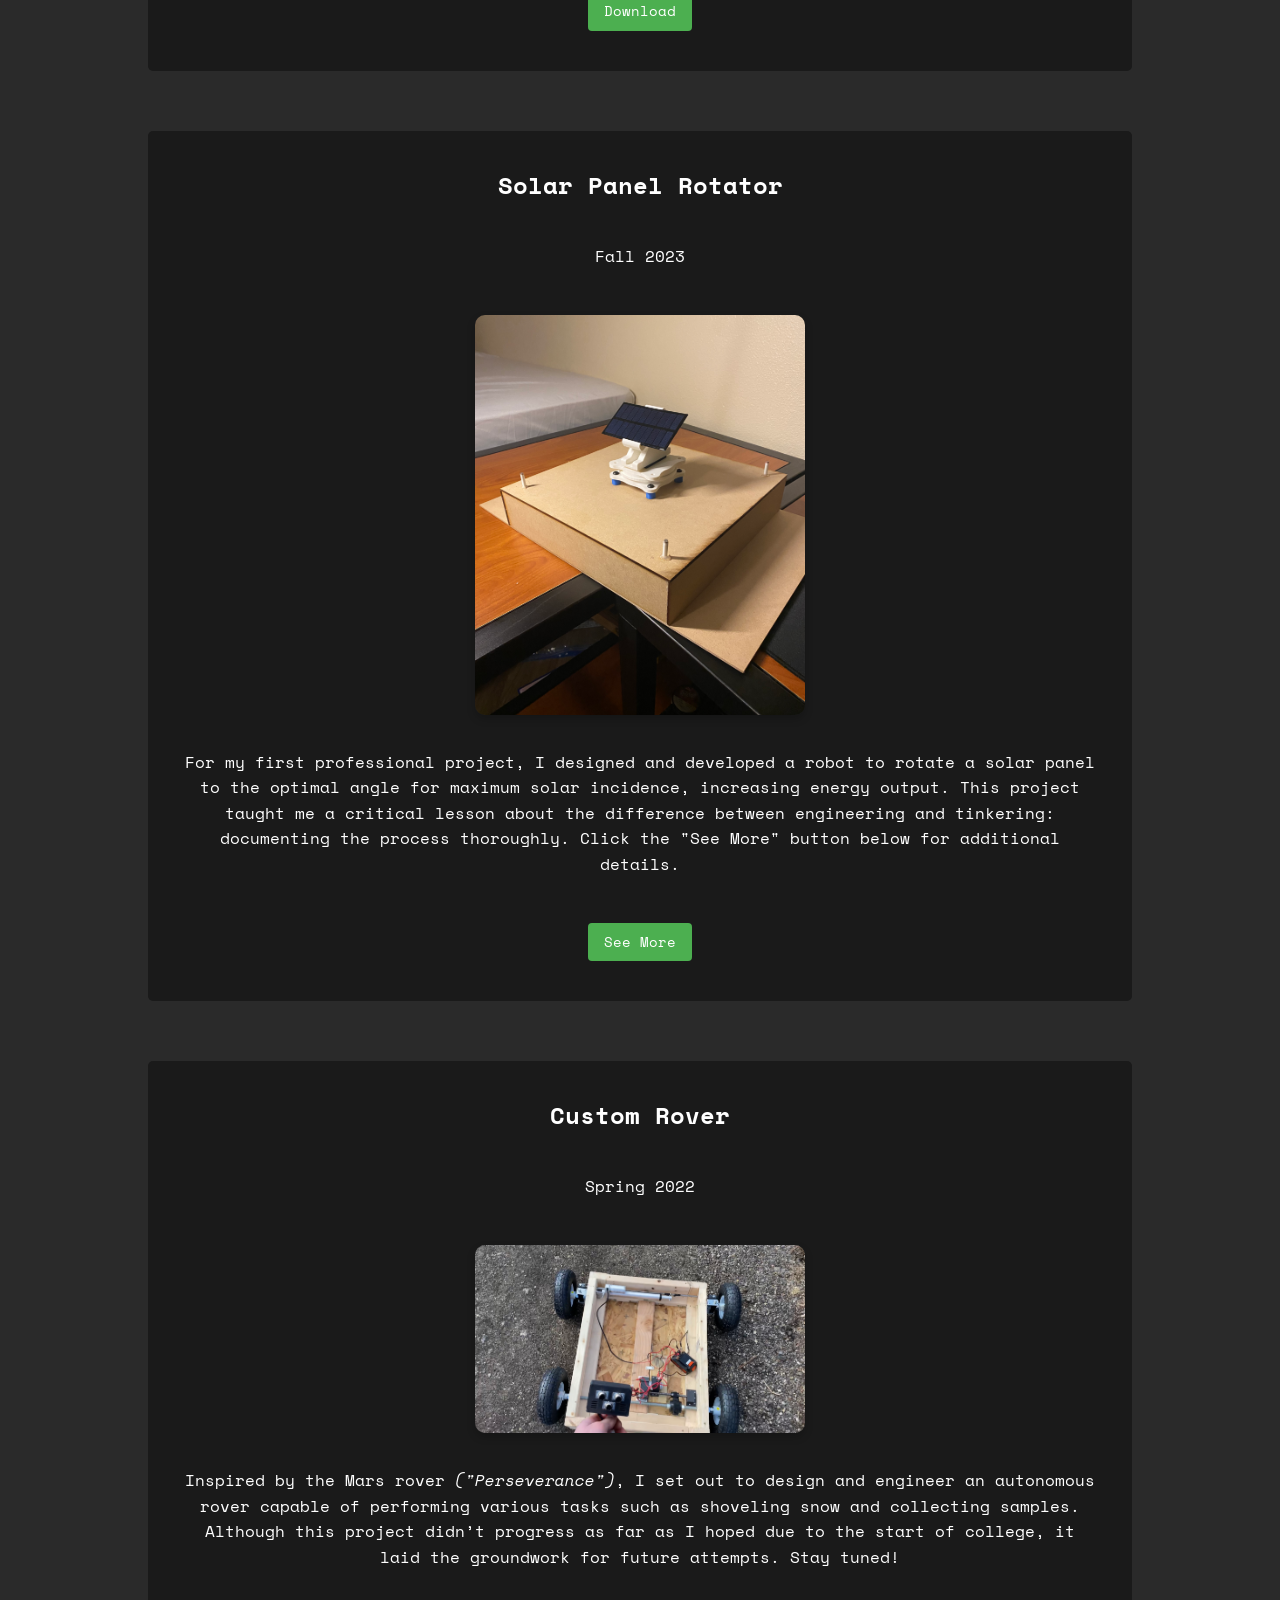
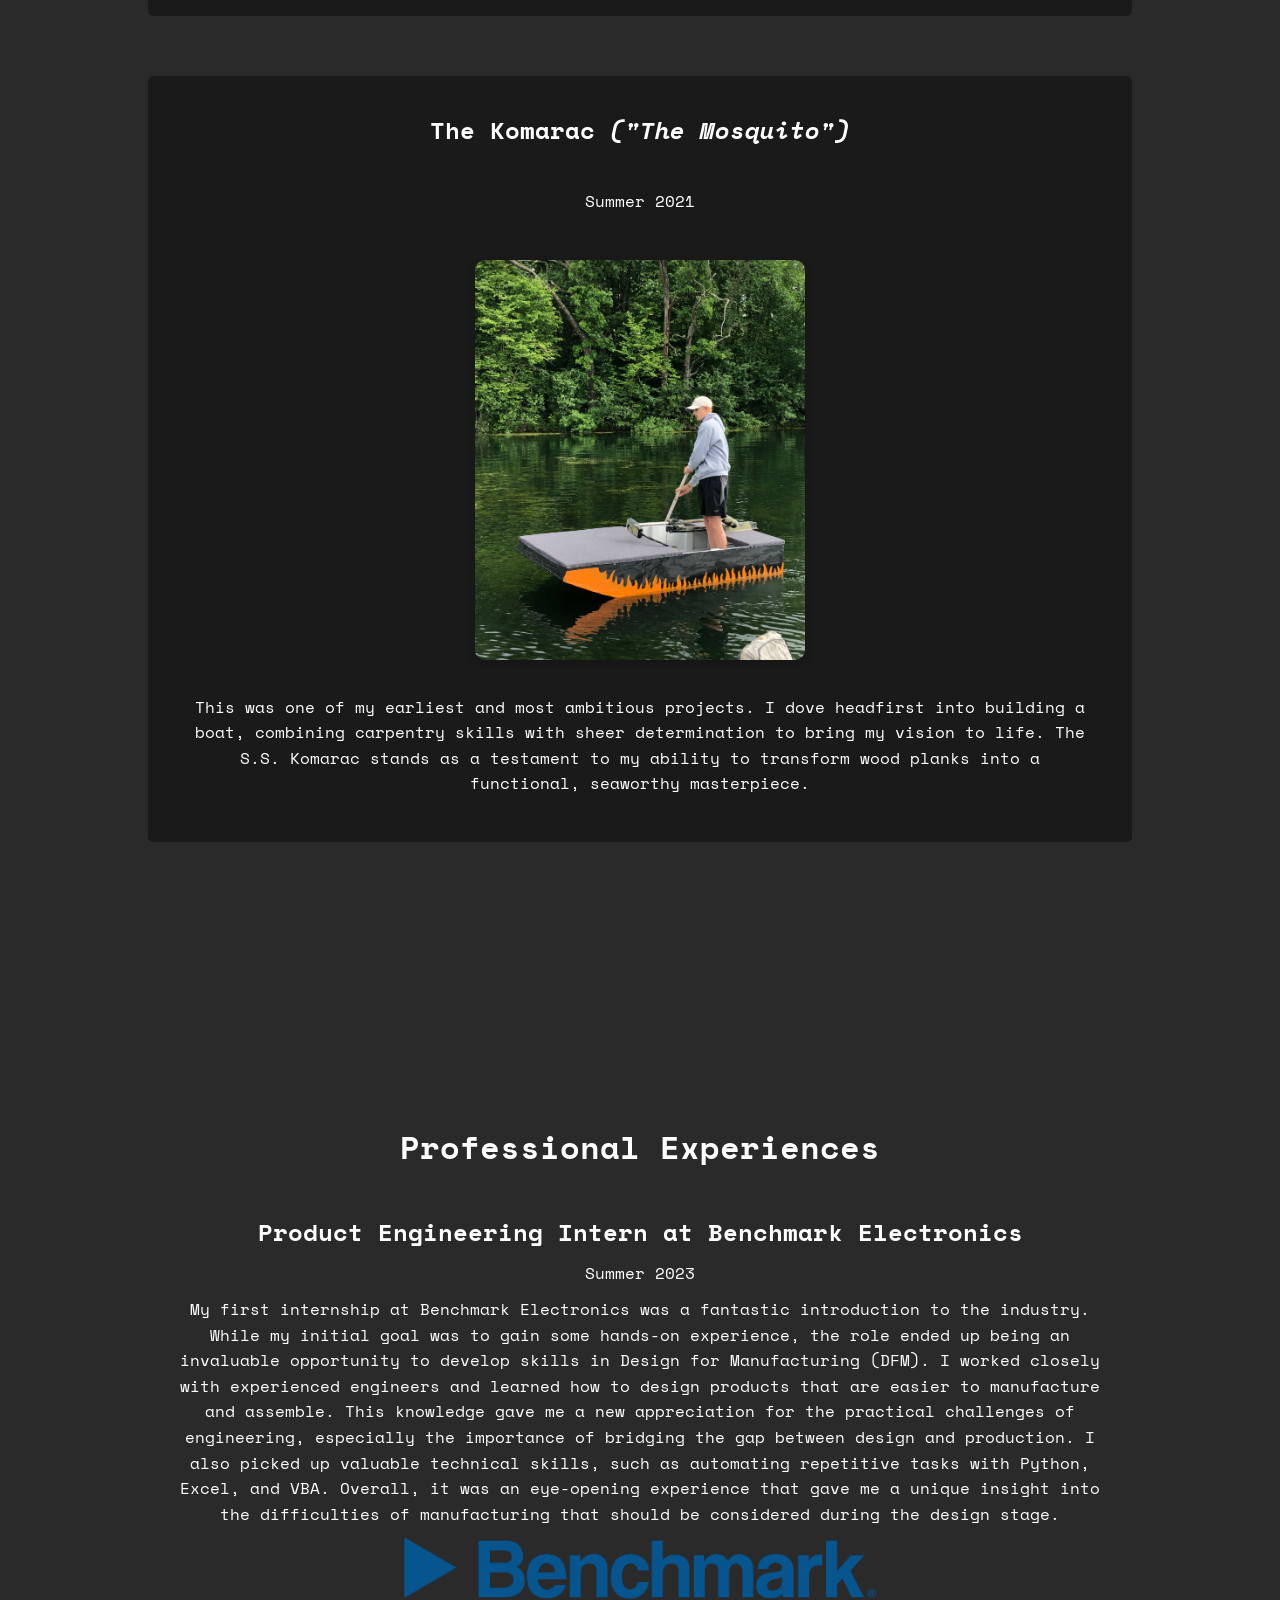
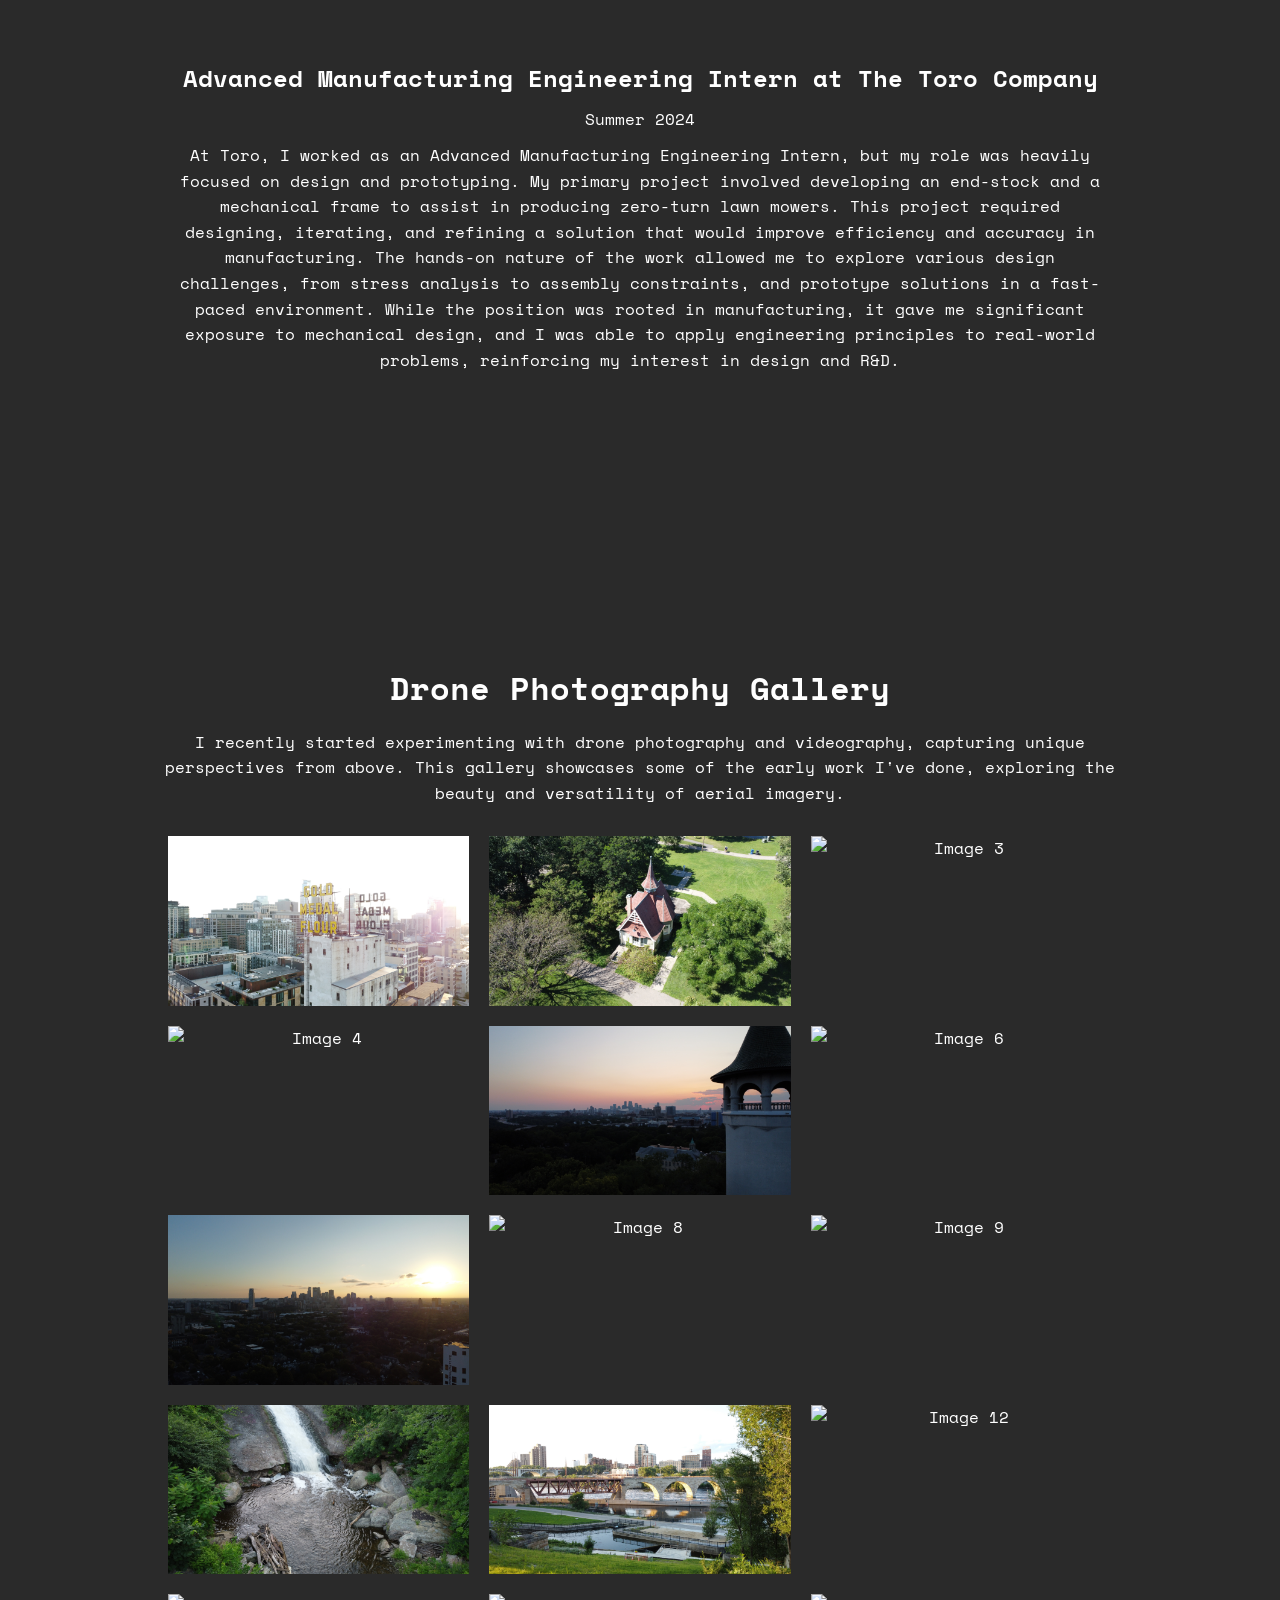
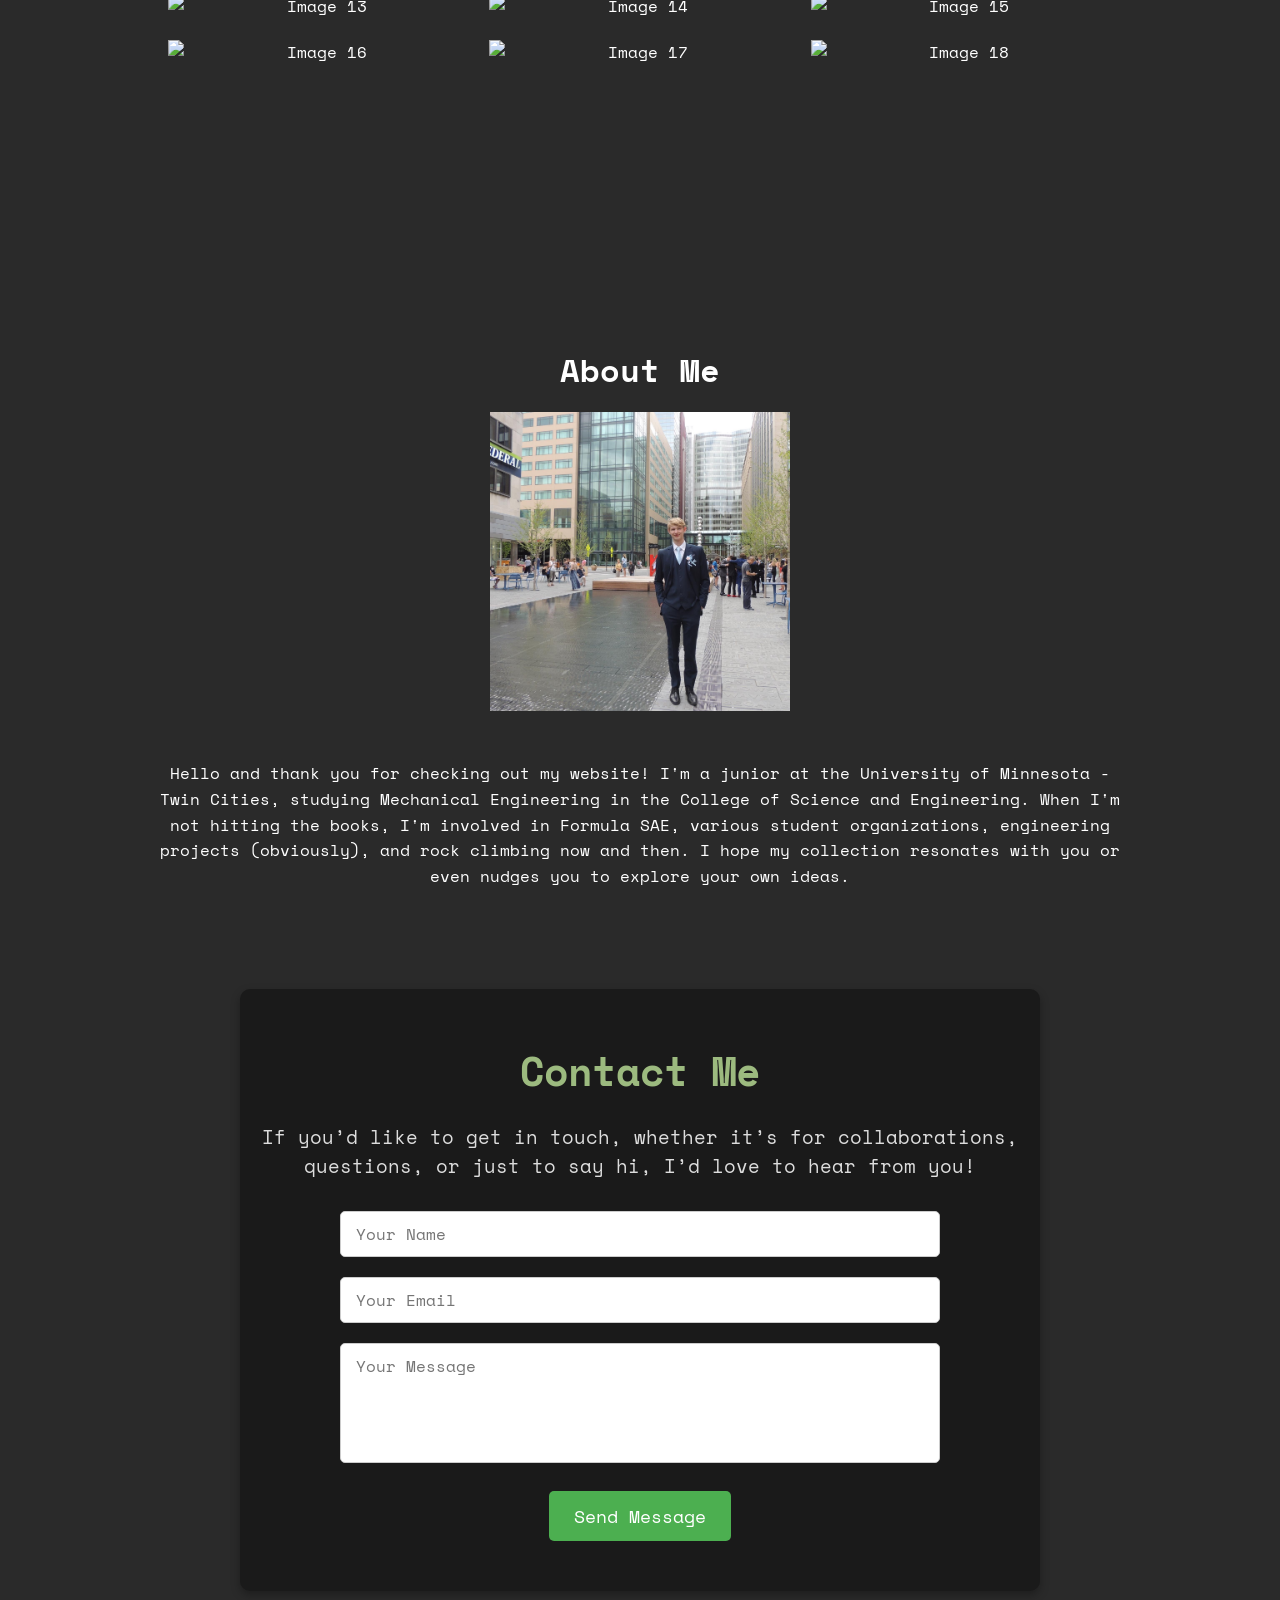
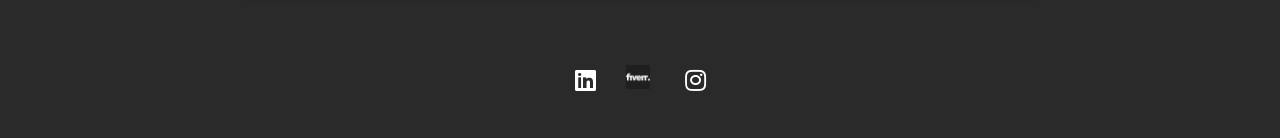
==== commit 1a2dc137: "Addition of Basic Measurements Project" ====
--- a/index.html
+++ b/index.html
@@ -46,6 +46,13 @@
     <!-- Projects Section -->
     <section id="projects">
         <h2>Engineering Projects</h2>
+        <div class="project-card" id="basic-measurements">
+            <h3>Measuring the Volume of Non-Uniform Objects through Water Displacement</h3>
+            <p class="project-date">Spring 2025</p>
+            <img src="images/bm_setup.png" alt="UROP Project" class="project-image">
+            <p>During my Basic Measurements Lab (ME-4031W), our team was assigned the task of designing an experiment. Our group chose to verify Archimedes principle by using an Infrared (IR) Sensor, alongside a LabView-programmed interface to collect data on volumetric water displacement. The team designed an apparatus to correspond this water displacement to the volume of submerged objects in a manufacturing setting, specifically for verifying the volume and material output of metal-casting machines. Check out the poster by downloading below! </p>
+            <a href="documents/Basic-Measurements-Poster.pdf" download class="read-more">Download</a>
+            </div>
         <!-- Drone Airbag -->
         <div class="project-card" id="drone-airbag">
             <h3>Drone Airbag - Drone Safety Device</h3>
--- a/styles.css
+++ b/styles.css
@@ -251,7 +251,7 @@
     margin: 20px auto; 
     border-radius: 10px; 
     box-shadow: 0 4px 8px rgba(0, 0, 0, 0.2); 
-    max-height: 350px; 
+    max-height: 400px; 
 }
 
 
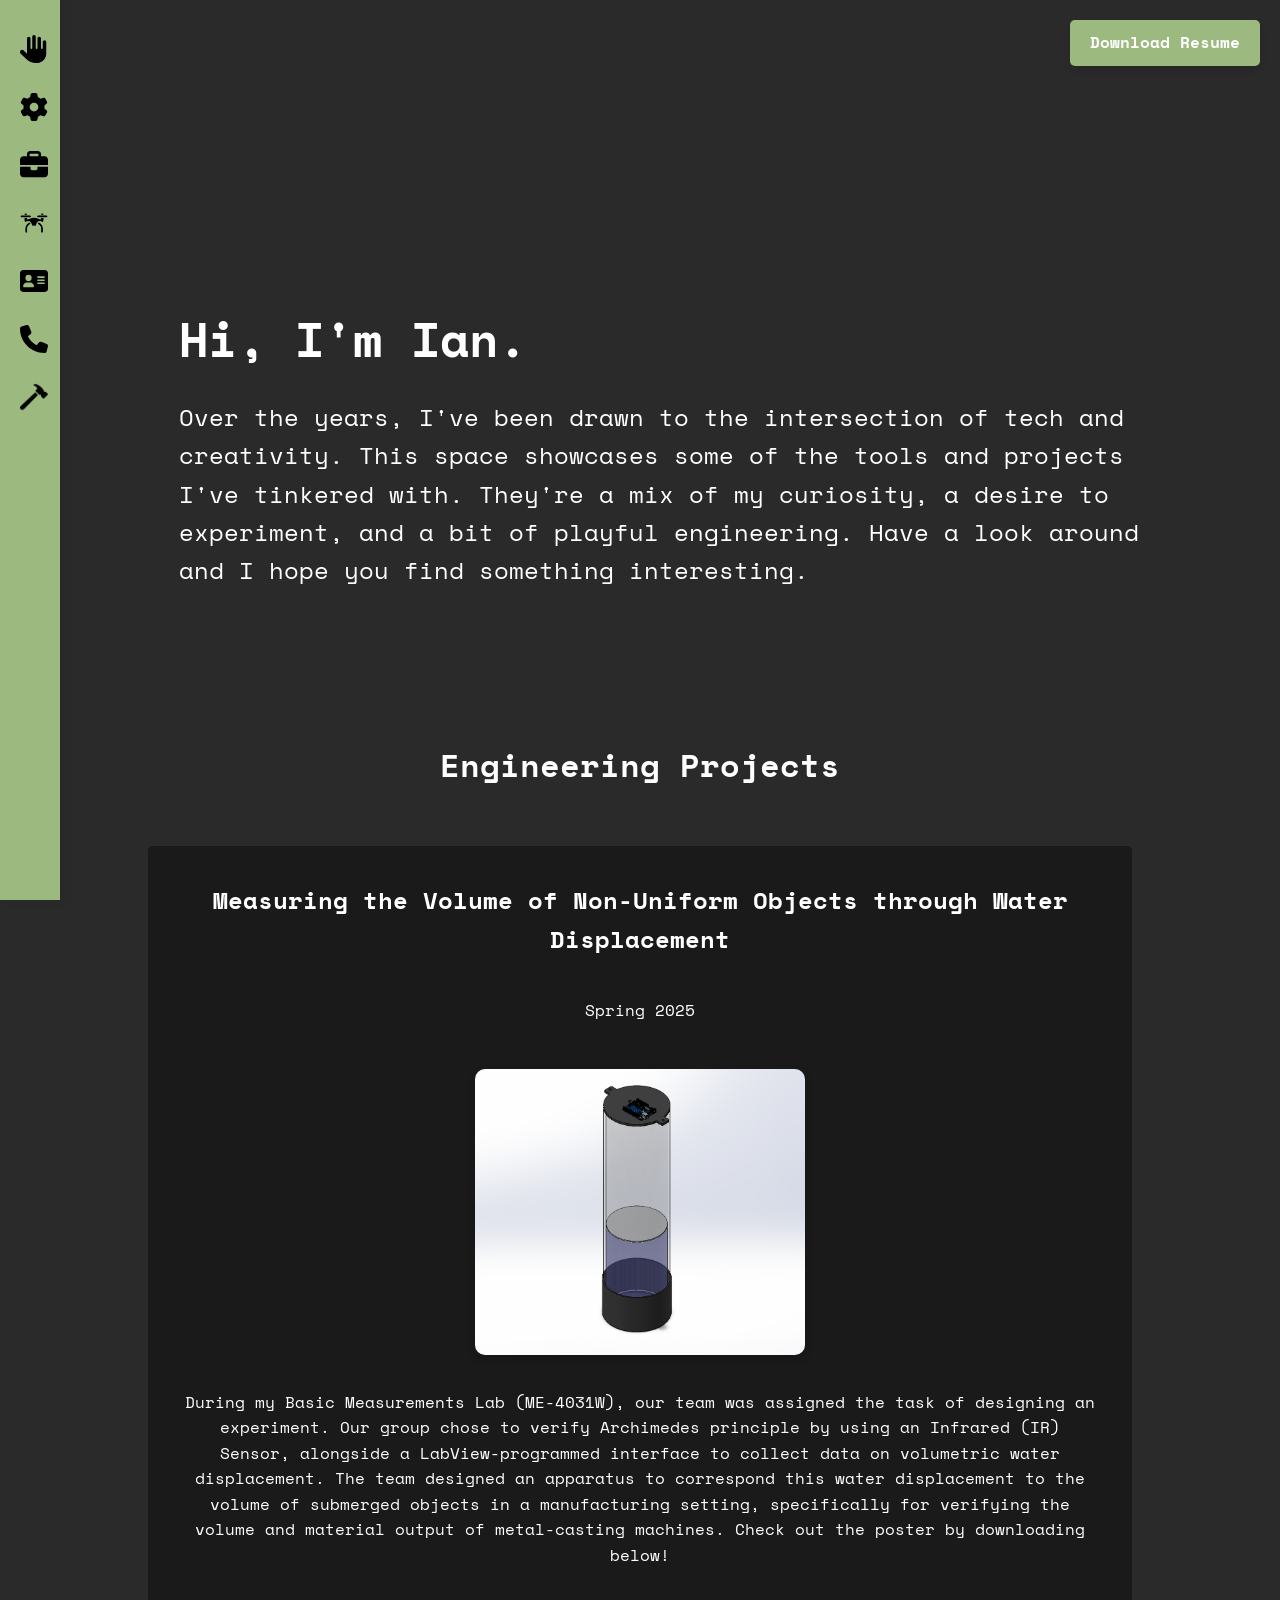
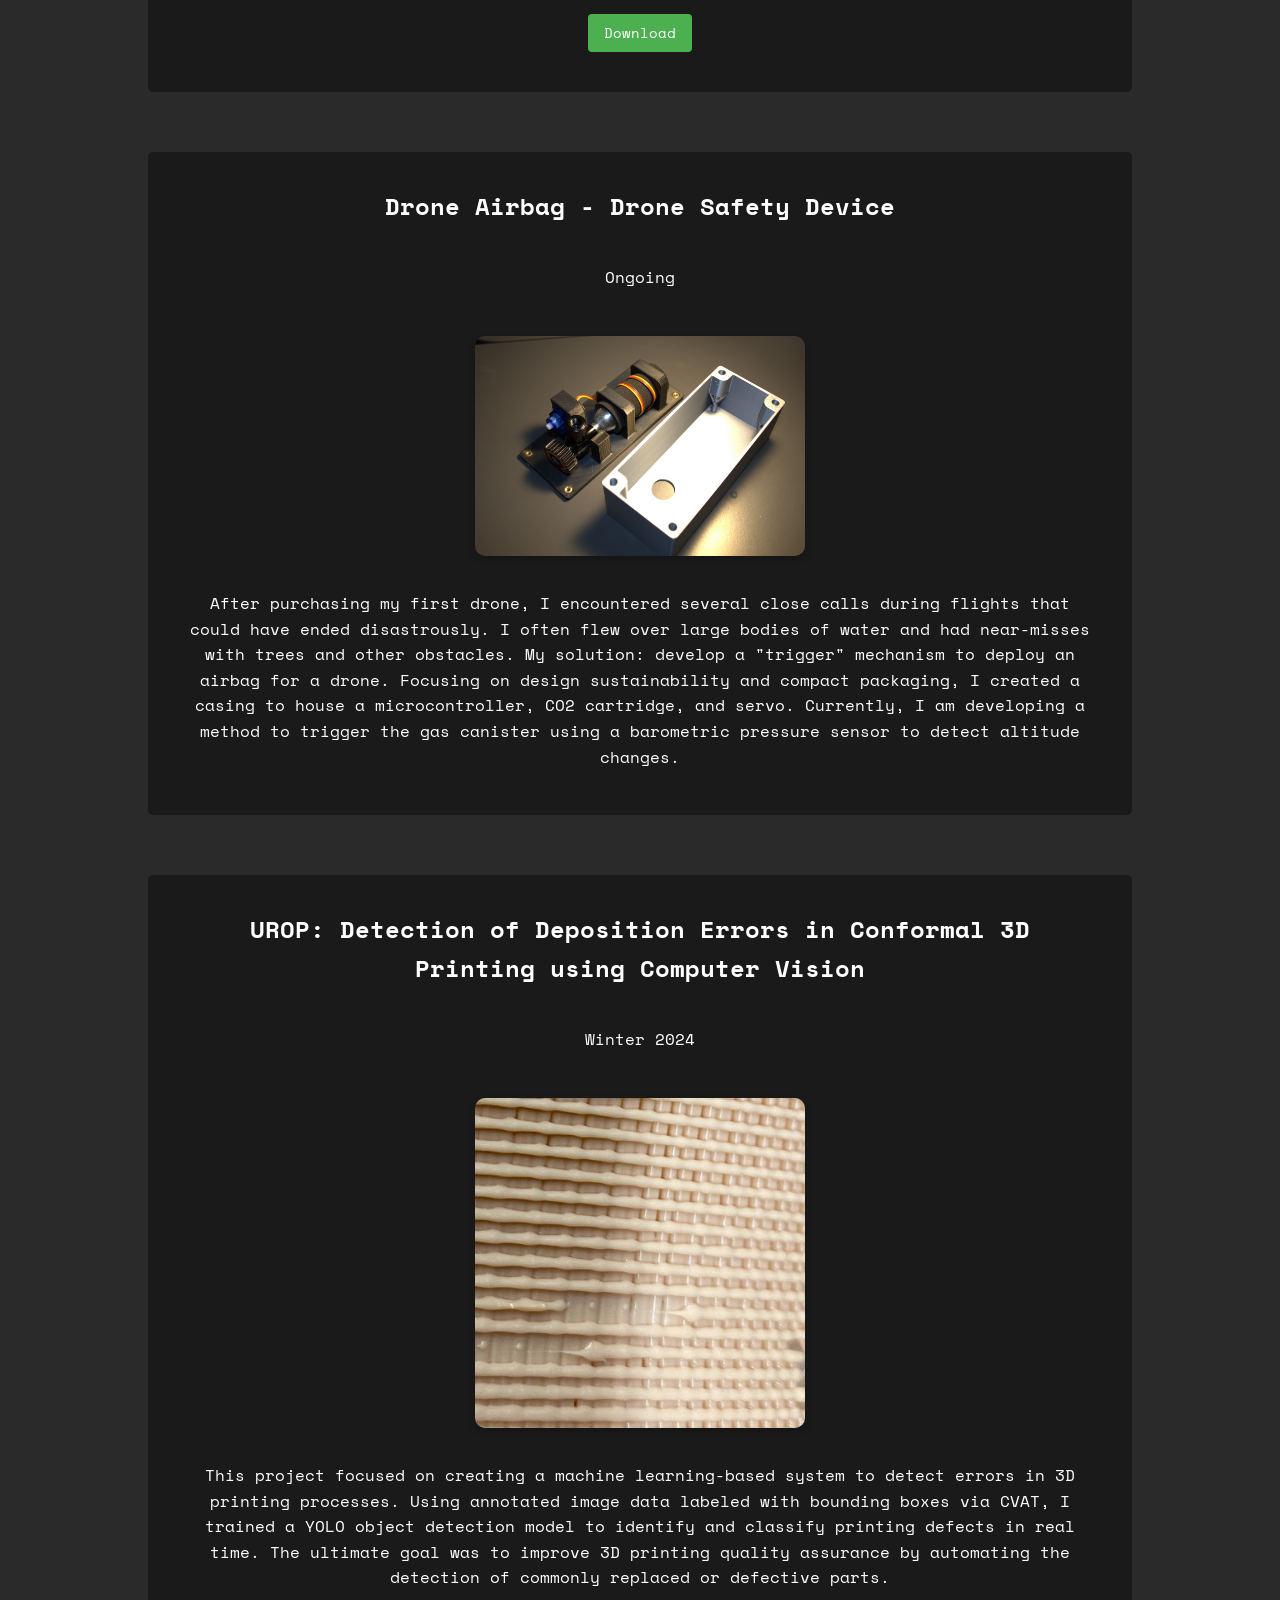
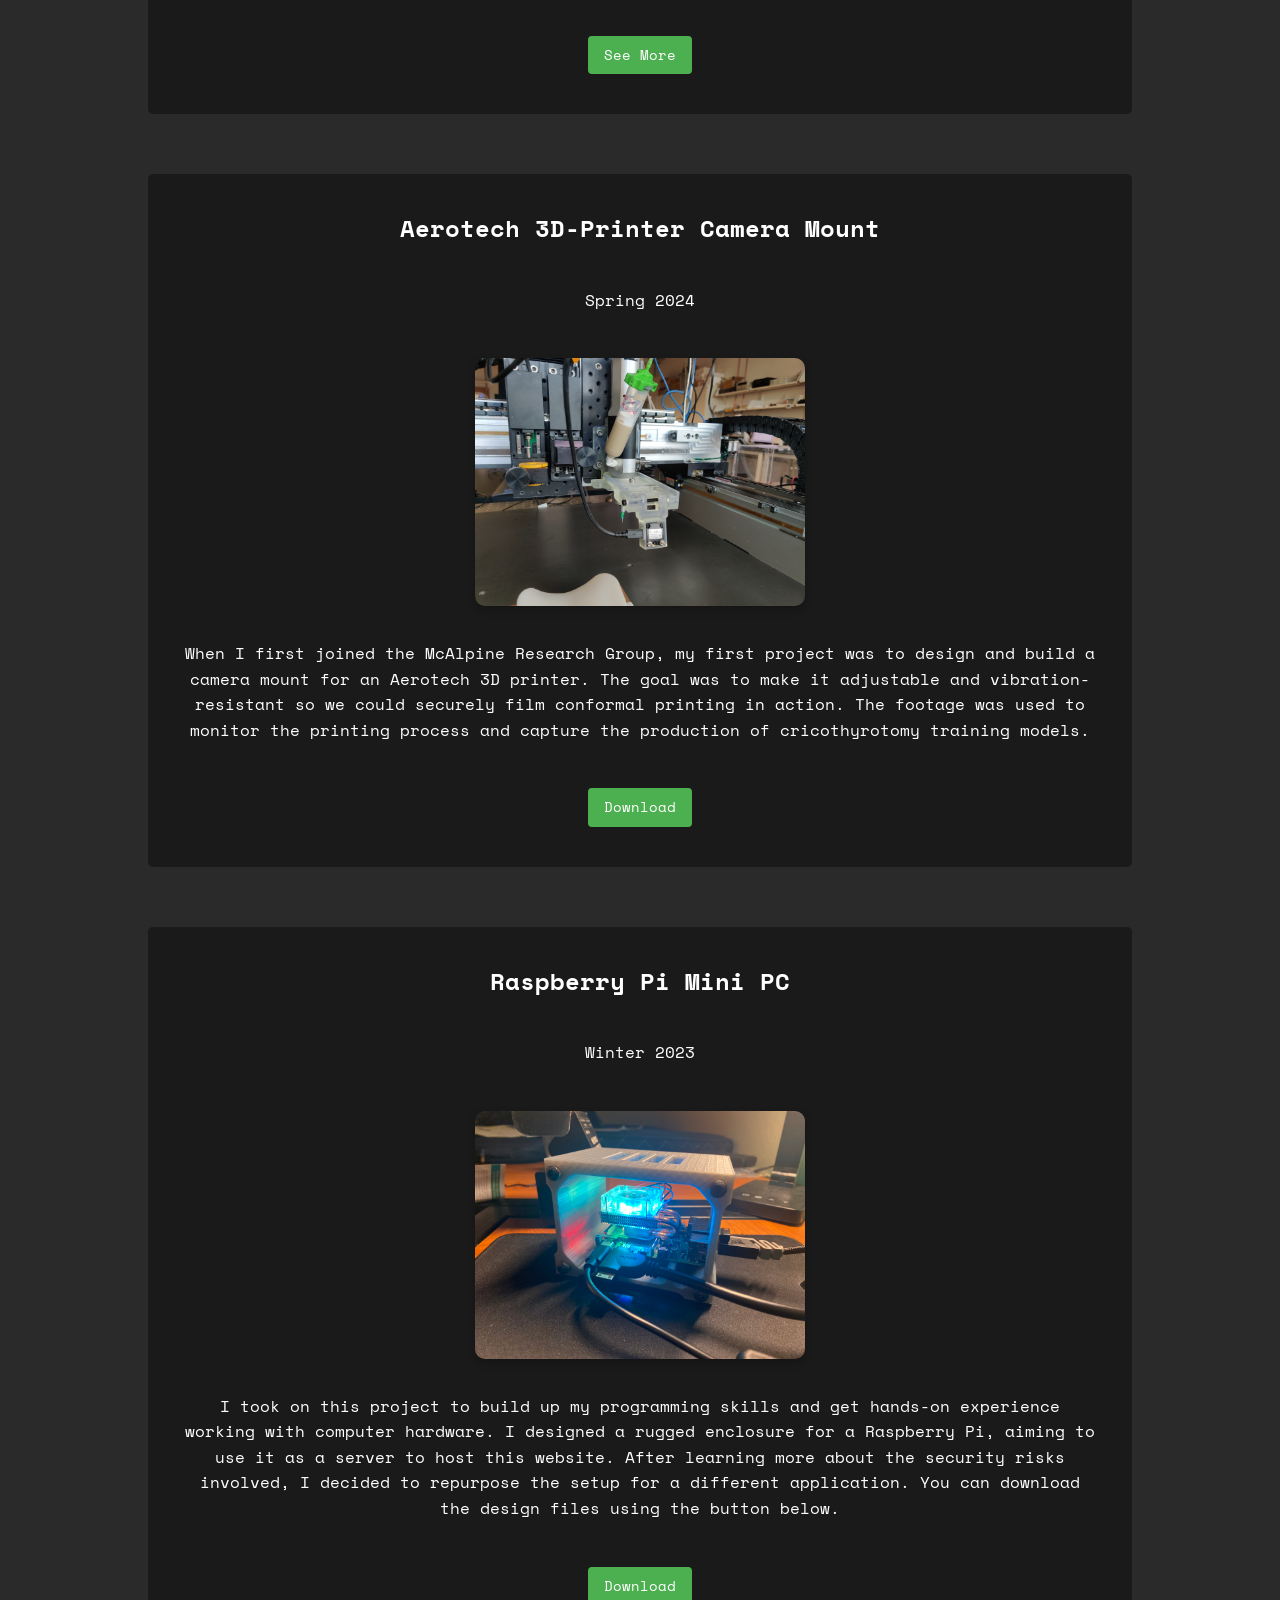
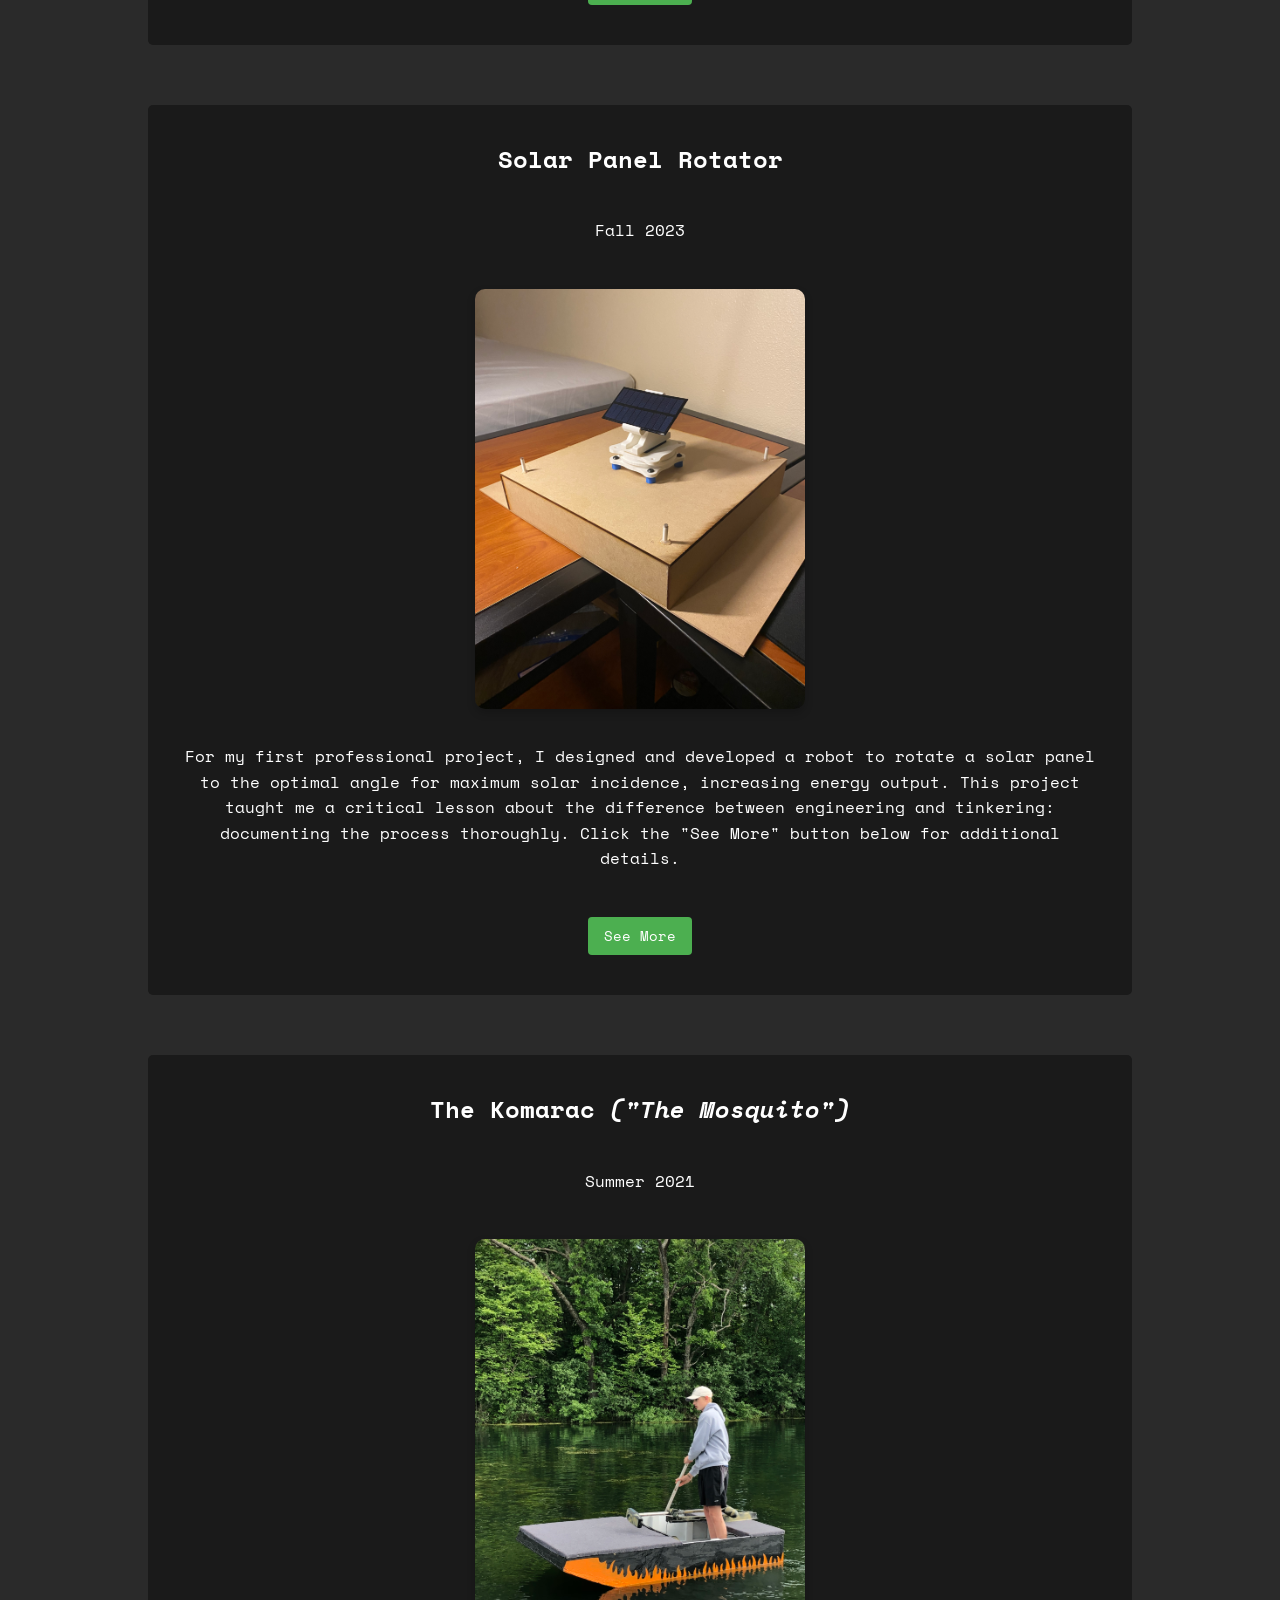
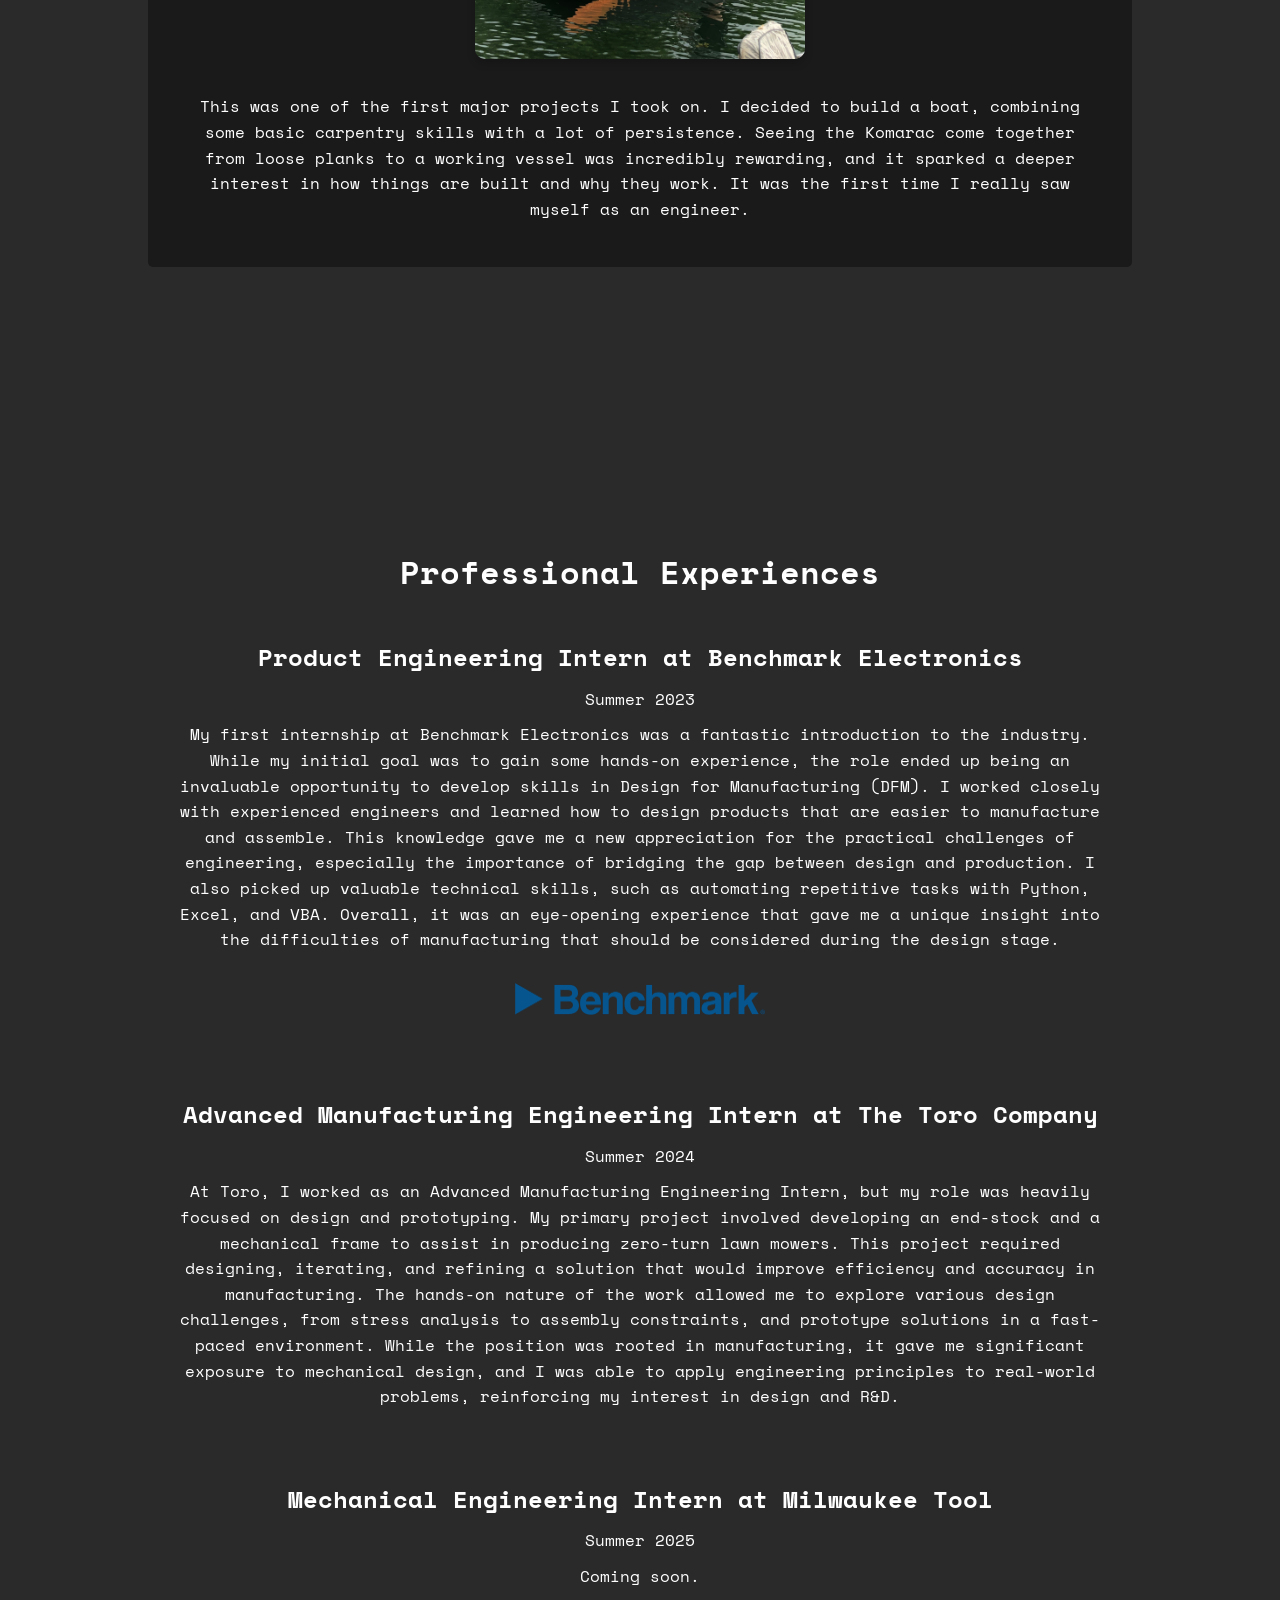
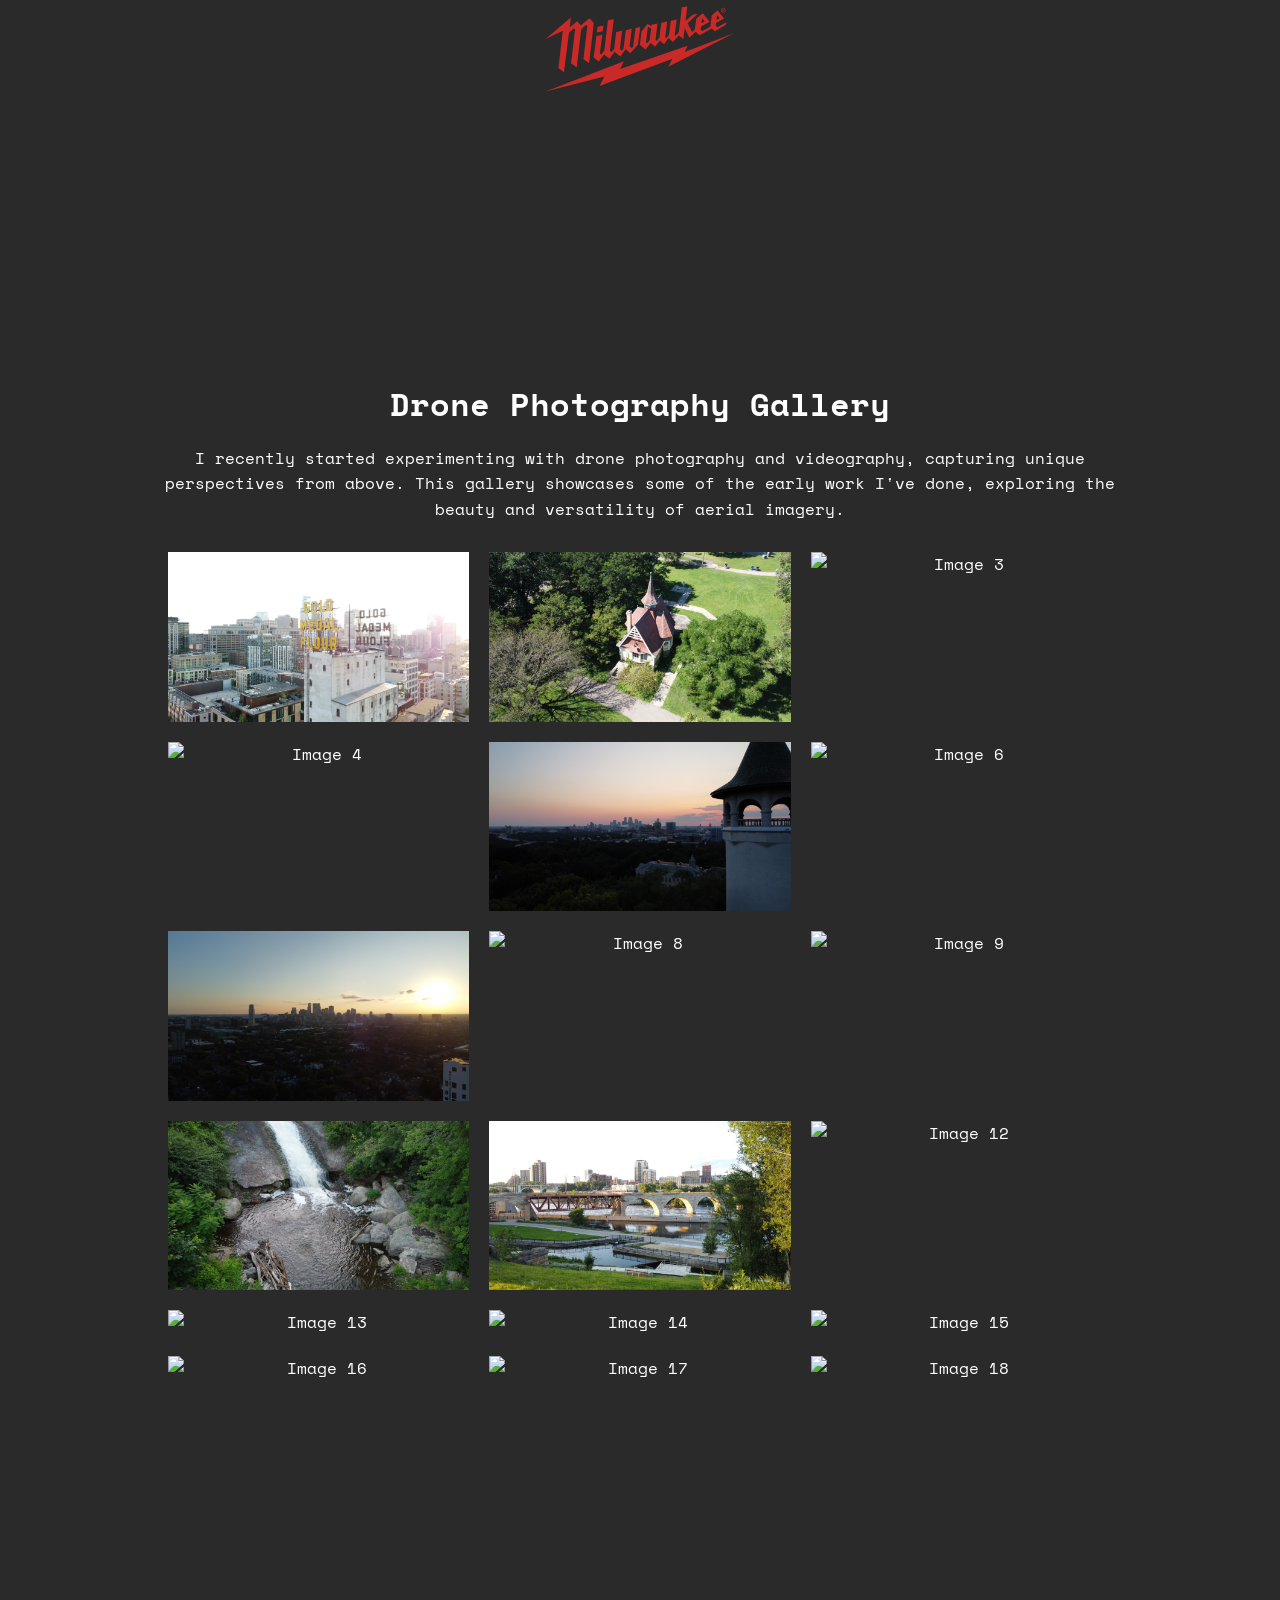
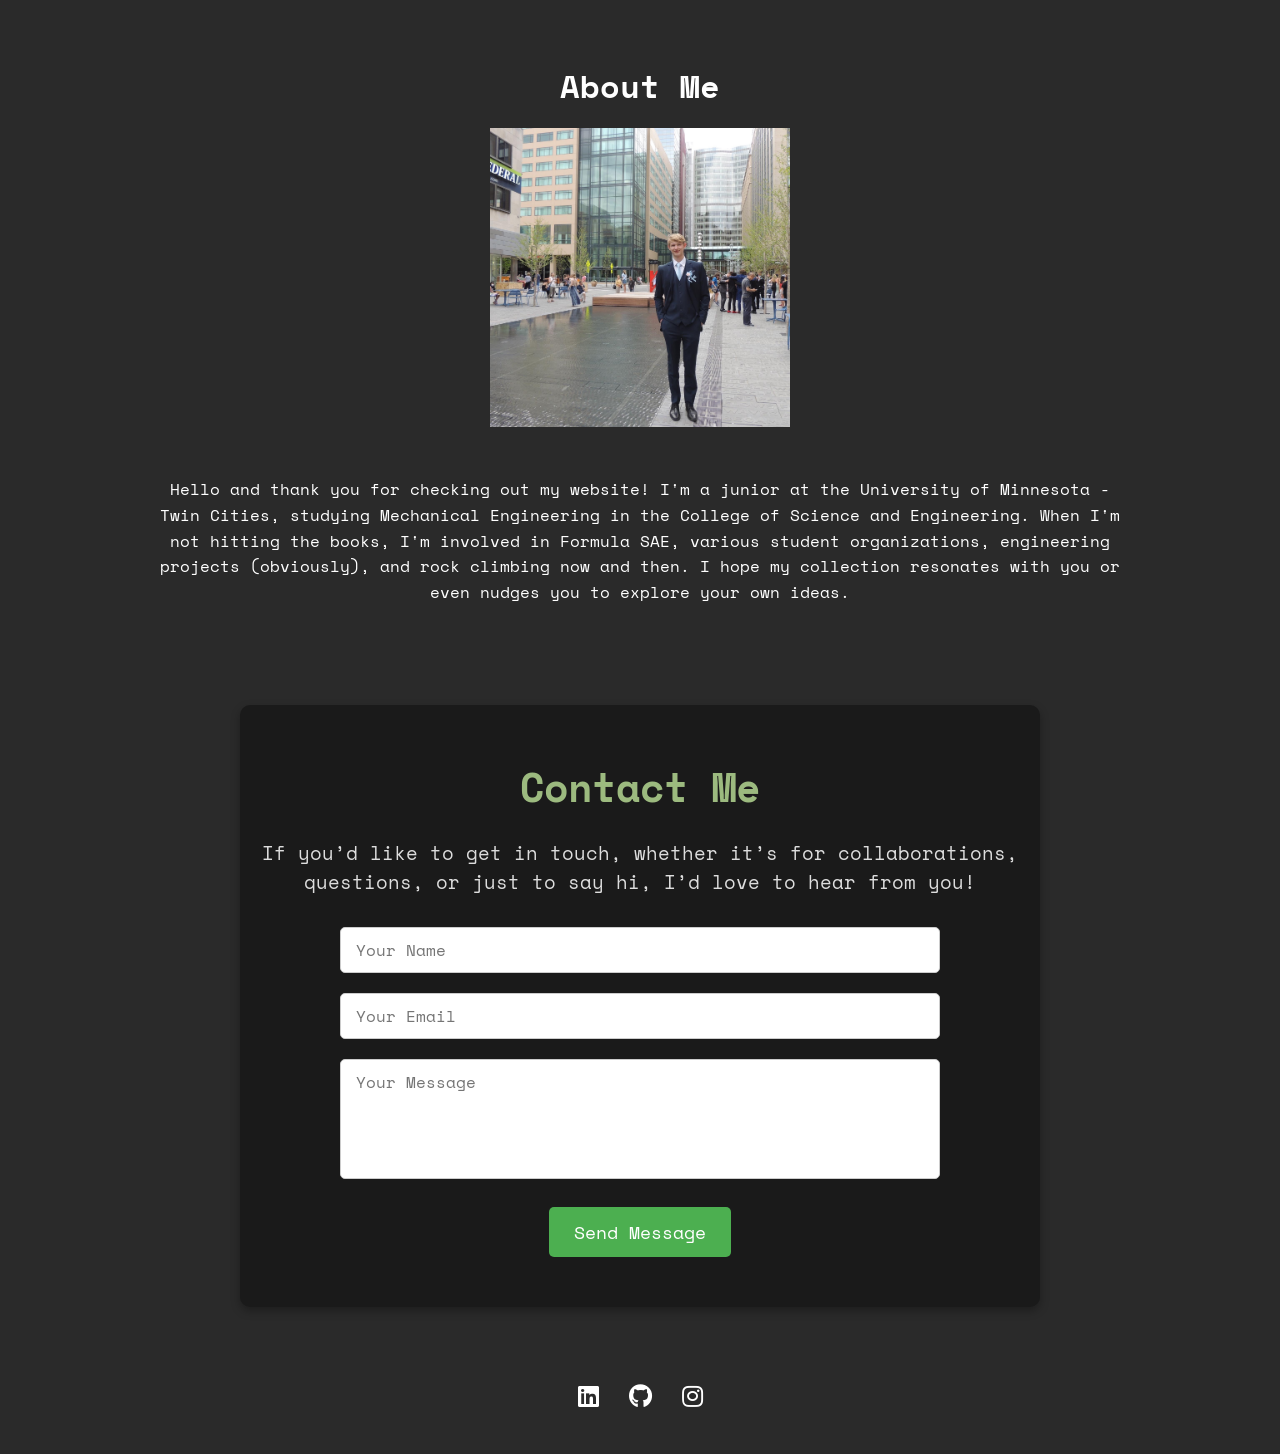
==== commit 40f98fa3: "Tooling Milwaukee tool updates and ME tooling" ====
--- a/index.html
+++ b/index.html
@@ -20,20 +20,23 @@
     <!-- Navigation Bar -->
     <nav>
         <ul>
-            <li><a href="#introduction"><img src="images/hand-solid.svg"></a></li>
-            <li><a href="#projects"><img src="images/gear-solid.svg"></a></li>
-            <li><a href="#experiences"><img src="images/briefcase-solid.svg"></a></li>
-            <li><a href="#gallery"><img src ="images/image-solid.svg"></a></li>
-            <li><a href="#about"><img src="images/address-card-solid.svg"></a></li>
-            <li><a href="#footer"><img src="images/phone-solid.svg"></a></li>
+            <li><a href="#introduction"><img src="images/hand-solid.svg" alt="Intro"></a></li>
+            <li><a href="#projects"><img src="images/gear-solid.svg" alt="Projects"></a></li>
+            <li><a href="#experiences"><img src="images/briefcase-solid.svg" alt="Drone"></a></li> <!-- replaced briefcase with drone -->
+            <li><a href="#gallery"><img src="images/drone.png" alt="Gallery"></a></li>
+            <li><a href="#about"><img src="images/address-card-solid.svg" alt="About"></a></li>
+            <li><a href="#footer"><img src="images/phone-solid.svg" alt="Contact"></a></li>
+            <li><a href="signin.html"><img src="images/hammer.png" alt="Toolbox Sign In"></a></li> <!-- moved briefcase to end -->
         </ul>
     </nav>
 
+
     <a href="documents/Ian_Seremet_Resume_Website.pdf" download class="download-btn">Download Resume</a>
-    <div id="gameContainer">
-        <div class="boat" id="boat"></div>
+    <div id="gameContainer" style="display: flex; align-items: center; justify-content: center;">
+        <div style="height: 50px; width: 50px;"></div> <!-- Empty placeholder for spacing -->
     </div>
-    <script src="game.js"></script>
+<!-- Removed <script src="game.js"></script> -->
+
 
     <!-- Introduction Section -->
     <section id="introduction" class="slideshow-container">
@@ -74,7 +77,7 @@
             <h3>Aerotech 3D-Printer Camera Mount</h3>
             <p class="project-date">Spring 2024</p>
             <img src="images/cam_mount.jpg" alt="Camera Mount Project" class="project-image">
-            <p>At the start of my work with the McAlpine Research Group, my first task was to design and prototype a camera mount compatible with an Aerotech 3D printer. The mount was designed for greater adjustability and vibration resistance, securing a camera for in-situ monitoring and filming of conformal printing processes. These prints were used to create cricothyrotomy samples for medical students to practice the procedure.</p>
+            <p>When I first joined the McAlpine Research Group, my first project was to design and build a camera mount for an Aerotech 3D printer. The goal was to make it adjustable and vibration-resistant so we could securely film conformal printing in action. The footage was used to monitor the printing process and capture the production of cricothyrotomy training models.</p>
             <a href="documents/flow-controller-mount.stl" download class="read-more">Download</a>
         </div>
         <!-- Raspberry Pi PC -->
@@ -82,7 +85,7 @@
             <h3>Raspberry Pi Mini PC</h3>
             <p class="project-date">Winter 2023</p>
             <img src="images/raspberry-pi-minipc.jpg" alt="Raspberry Pi Project" class="project-image">
-            <p>For this project, I wanted to expand my programming skills and gain experience with hardware, specifically computer hardware. I designed a durable, rugged case to house a Raspberry Pi computer board. Initially, I planned to use the mini PC to host this website, but after researching potential vulnerabilities to hackers, I pivoted its purpose to another application. Click "Download" to access the design files.</p>
+            <p>I took on this project to build up my programming skills and get hands-on experience working with computer hardware. I designed a rugged enclosure for a Raspberry Pi, aiming to use it as a server to host this website. After learning more about the security risks involved, I decided to repurpose the setup for a different application. You can download the design files using the button below.</p>
             <a href="documents/Raspberry Pi Tower REV 4.STL" download class="read-more">Download</a>
         </div>
         <!-- Solar Panel Rotator -->
@@ -93,19 +96,12 @@
             <p>For my first professional project, I designed and developed a robot to rotate a solar panel to the optimal angle for maximum solar incidence, increasing energy output. This project taught me a critical lesson about the difference between engineering and tinkering: documenting the process thoroughly. Click the "See More" button below for additional details.</p>
             <a href="documents/solar_panel_rotator.pdf" download class="read-more">See More</a>
         </div>
-        <!-- Rover -->
-        <div class="project-card" id="rover">
-            <h3>Custom Rover</h3>
-            <p class="project-date">Spring 2022</p>
-            <img src="images/IMG_7385.jpg" alt="Rover Project" class="project-image">
-            <p>Inspired by the Mars rover <i>("Perseverance")</i>, I set out to design and engineer an autonomous rover capable of performing various tasks such as shoveling snow and collecting samples. Although this project didn’t progress as far as I hoped due to the start of college, it laid the groundwork for future attempts. Stay tuned!</p>
-        </div>
         <!-- Boat -->
         <div class="project-card" id="boat">
             <h3>The Komarac <i>("The Mosquito")</i></h3>
             <p class="project-date">Summer 2021</p>
             <img src="images/IMG_4344.JPEG" alt="Boat Project" class="project-image">
-            <p>This was one of my earliest and most ambitious projects. I dove headfirst into building a boat, combining carpentry skills with sheer determination to bring my vision to life. The S.S. Komarac stands as a testament to my ability to transform wood planks into a functional, seaworthy masterpiece.</p>
+            <p>This was one of the first major projects I took on. I decided to build a boat, combining some basic carpentry skills with a lot of persistence. Seeing the Komarac come together from loose planks to a working vessel was incredibly rewarding, and it sparked a deeper interest in how things are built and why they work. It was the first time I really saw myself as an engineer.</p>
         </div>
     </section>
 
@@ -119,7 +115,9 @@
             <p>
                 My first internship at Benchmark Electronics was a fantastic introduction to the industry. While my initial goal was to gain some hands-on experience, the role ended up being an invaluable opportunity to develop skills in Design for Manufacturing (DFM). I worked closely with experienced engineers and learned how to design products that are easier to manufacture and assemble. This knowledge gave me a new appreciation for the practical challenges of engineering, especially the importance of bridging the gap between design and production. I also picked up valuable technical skills, such as automating repetitive tasks with Python, Excel, and VBA. Overall, it was an eye-opening experience that gave me a unique insight into the difficulties of manufacturing that should be considered during the design stage. 
             </p>
-            <img src="images/Bench_logo.png">
+            <img src="images/Bench_logo.png" class="benchmark-logo" 
+                alt="Benchmark Electronics Logo"
+                style="width: 120px; height: auto; display: block; margin: 20px auto;">
         </div>
     
         <div class="experience-item">
@@ -128,6 +126,14 @@
             <p>
                 At Toro, I worked as an Advanced Manufacturing Engineering Intern, but my role was heavily focused on design and prototyping. My primary project involved developing an end-stock and a mechanical frame to assist in producing zero-turn lawn mowers. This project required designing, iterating, and refining a solution that would improve efficiency and accuracy in manufacturing. The hands-on nature of the work allowed me to explore various design challenges, from stress analysis to assembly constraints, and prototype solutions in a fast-paced environment. While the position was rooted in manufacturing, it gave me significant exposure to mechanical design, and I was able to apply engineering principles to real-world problems, reinforcing my interest in design and R&D.
             </p>
+        </div>
+        <div class="experience-item">
+            <h3>Mechanical Engineering Intern at Milwaukee Tool</h3>
+            <p>Summer 2025</p>
+            <p>
+                Coming soon. 
+            </p>
+            <img src="images/Milwaukee_Logo.svg">
         </div>
     </section>
     
@@ -207,11 +213,10 @@
     <!-- Footer Section -->
     <footer id="footer">
         <a href="https://www.linkedin.com/in/ian-seremet-5b1471248/" target="_blank" class="social-icon"><i class="fab fa-linkedin"></i></a>
-        <a href="https://www.fiverr.com/s/8zp06oE" target="_blank" class="social-icon">
-            <img src="images/fiverr.png" alt="Fiverr" style="width: 24px; height: 24px;">
-        </a>        
+        <a href="https://github.com/ianseremet" target="_blank" class="social-icon"><i class="fab fa-github"></i></a>
         <a href="https://www.instagram.com/i.sierramist?igsh=ZWswMWhjMjNhZm0z&utm_source=qr" target="_blank" class="social-icon"><i class="fab fa-instagram"></i></a>
     </footer>
+
 </body>
 
 </html>
--- a/styles.css
+++ b/styles.css
@@ -53,6 +53,12 @@
     top: 0;
     left: 0;
 }
+nav a img {
+    width: 28px;    /* or 32px depending on visual preference */
+    height: 28px;
+    display: block;
+    margin: auto;
+}
 
 nav li {
     margin: 15px 0;
@@ -251,7 +257,7 @@
     margin: 20px auto; 
     border-radius: 10px; 
     box-shadow: 0 4px 8px rgba(0, 0, 0, 0.2); 
-    max-height: 400px; 
+    max-height: 420px; 
 }
 
 
@@ -324,6 +330,15 @@
     object-fit: contain; 
 }
 
+.experience-item .benchmark-logo {
+    width: 250px !important;
+    max-width: 100% !important;
+    height: auto !important;
+    display: block;
+    margin: 20px auto;
+}
+
+
 .project-card:hover, .education-item:hover, .experience-item:hover {
     transform: scale(1.10);
     box-shadow: 0 8px 16px rgba(0, 0, 0, 0.15);
